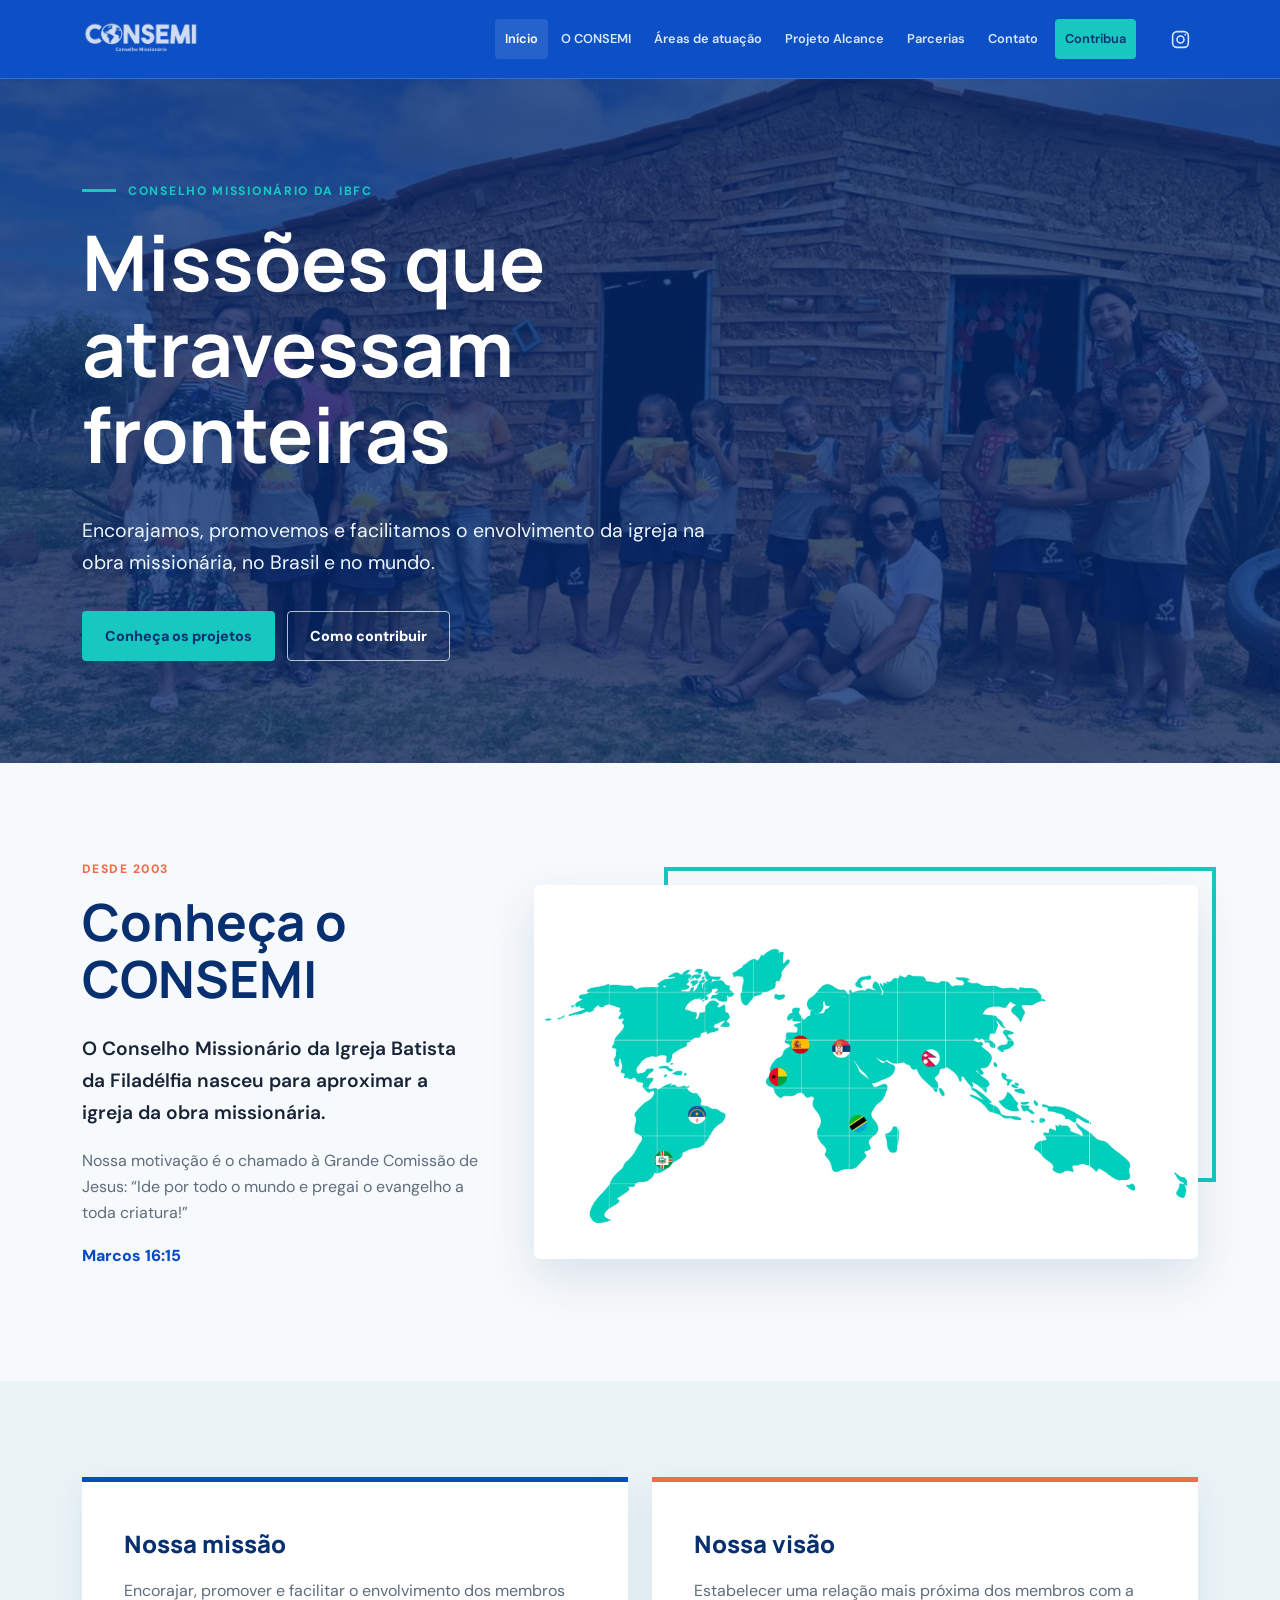
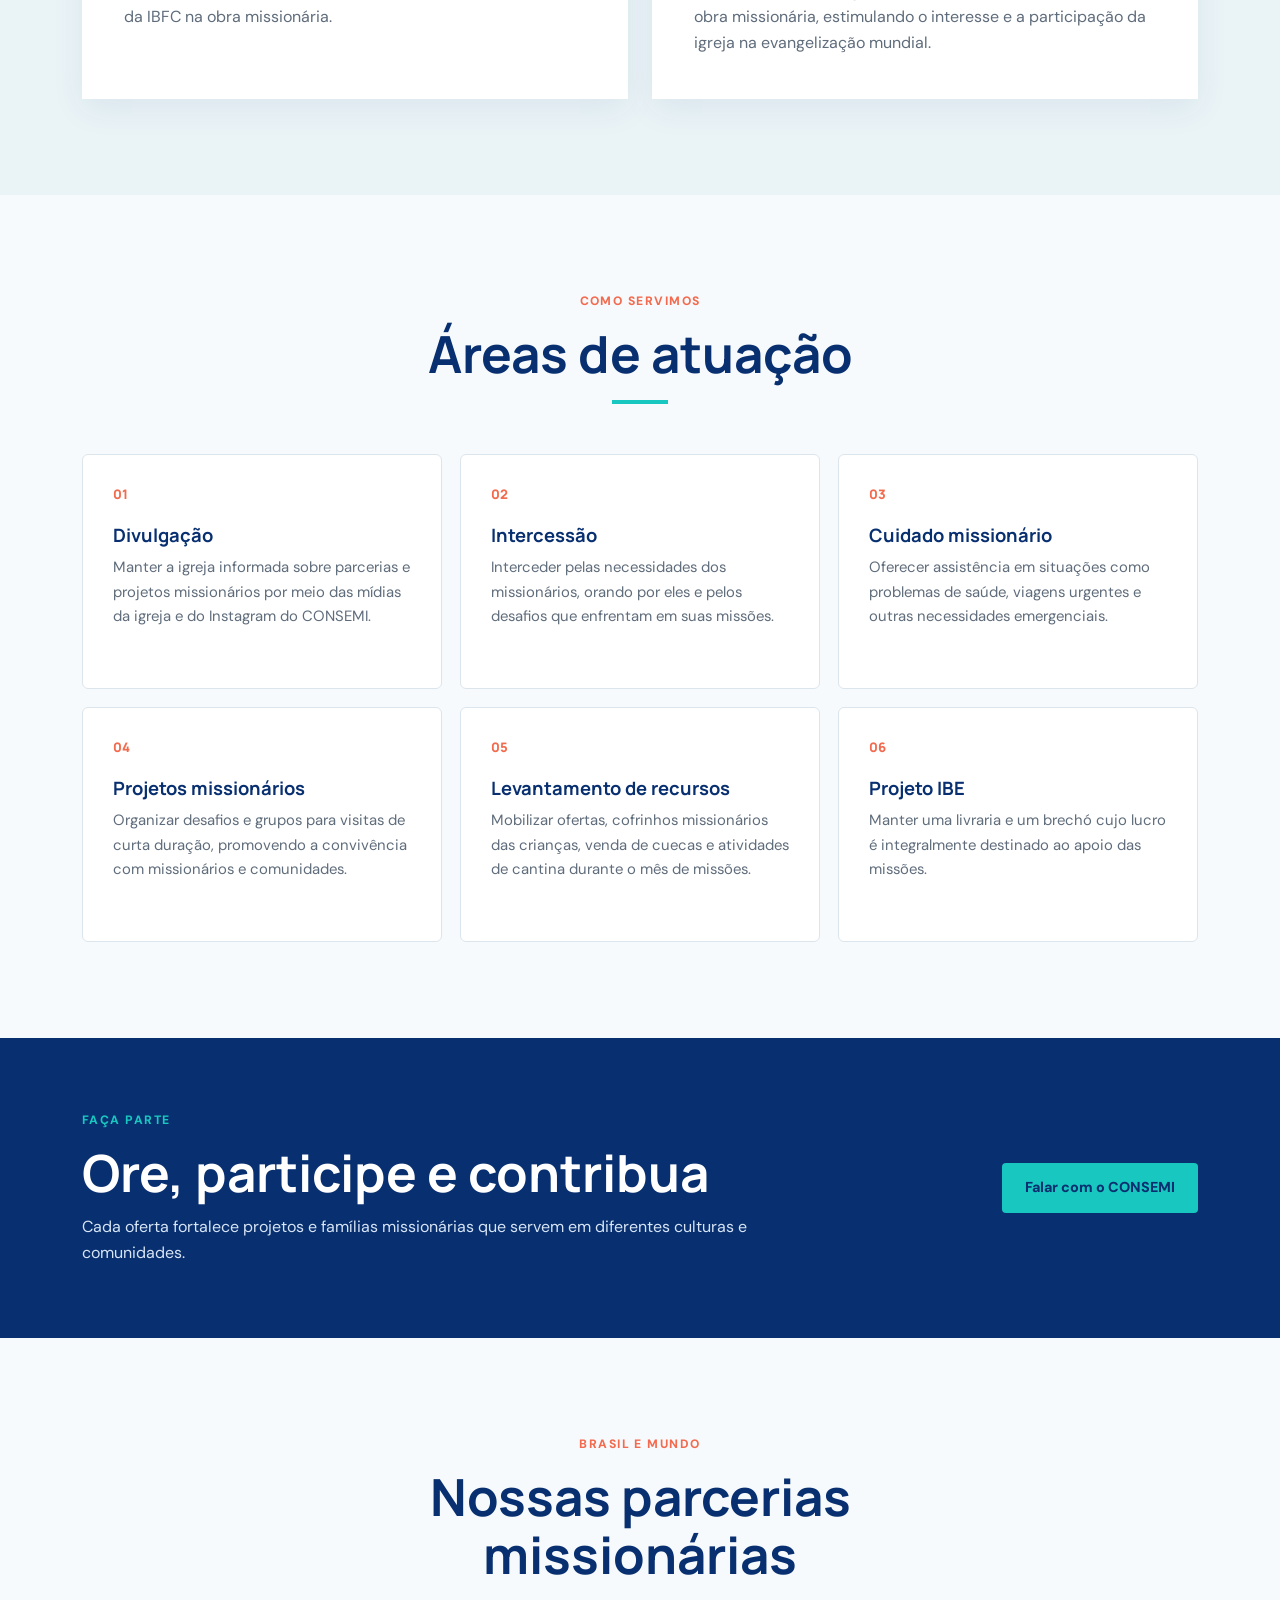
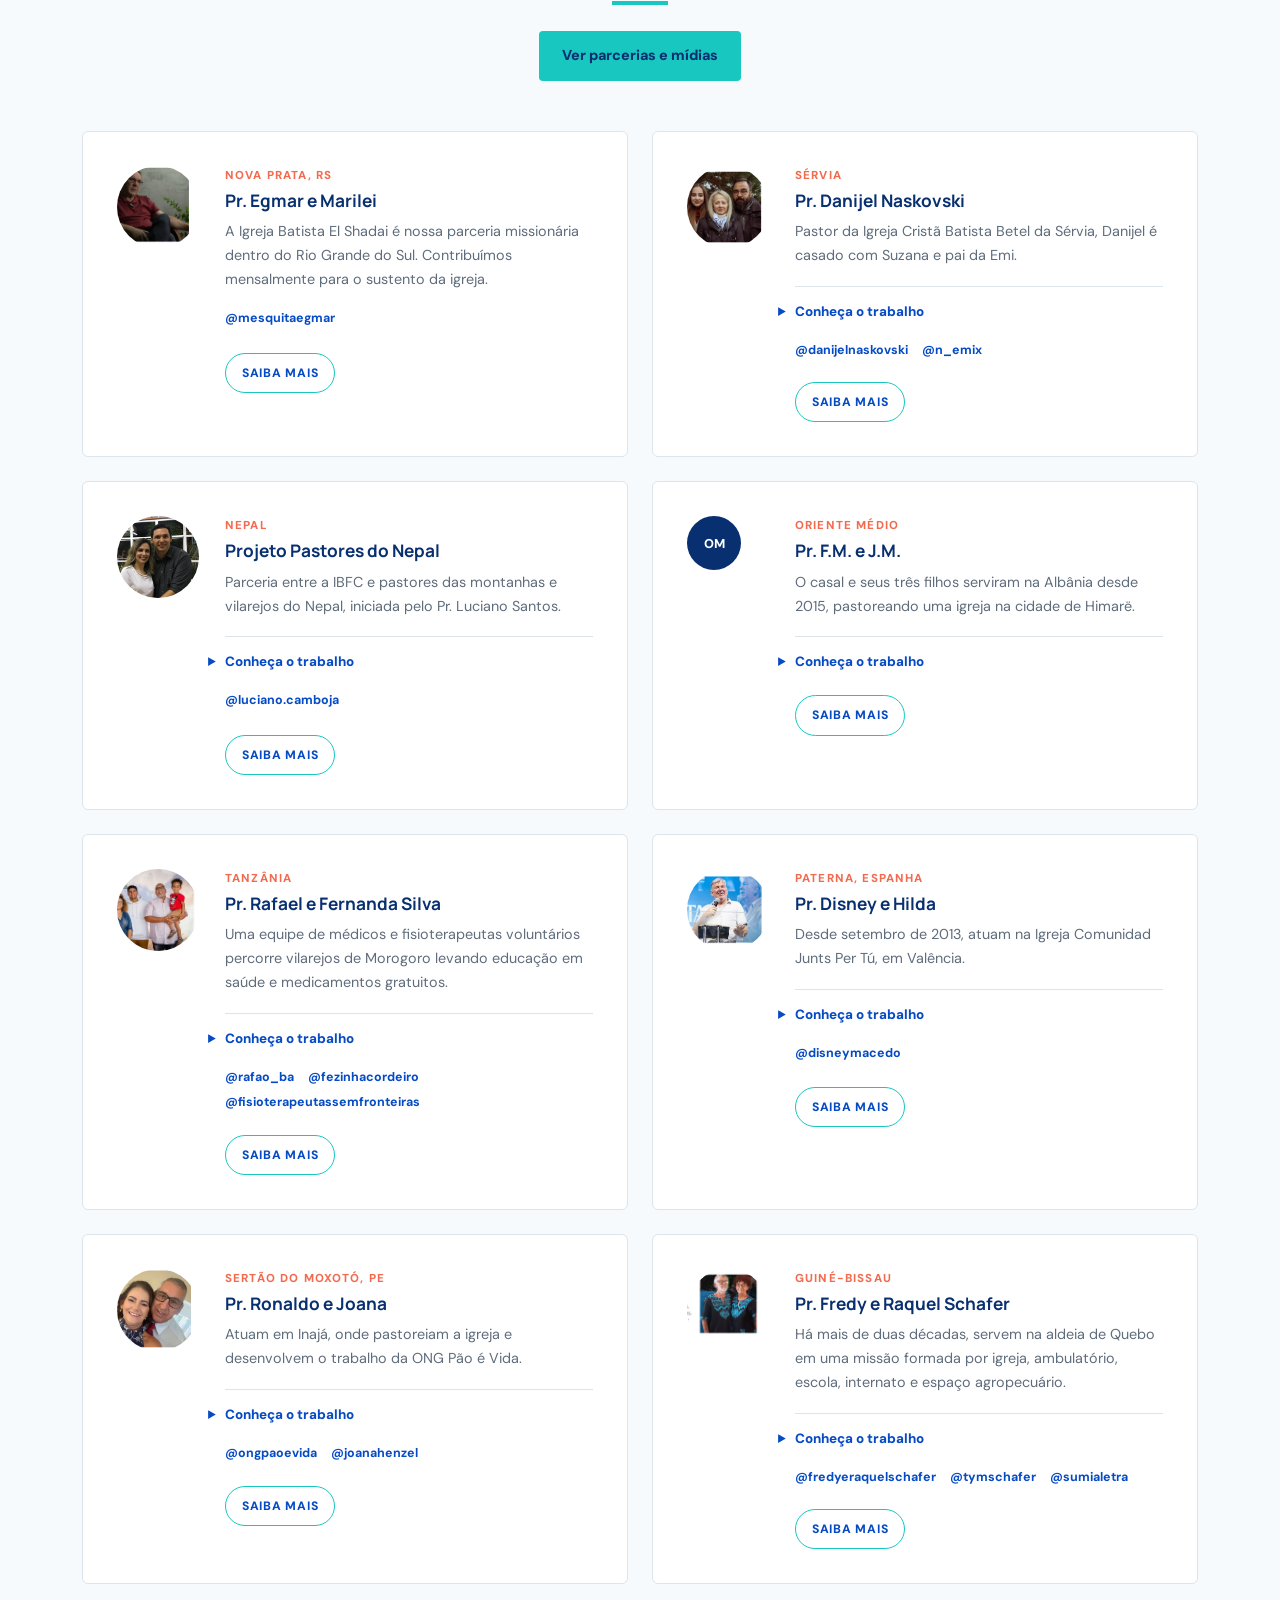
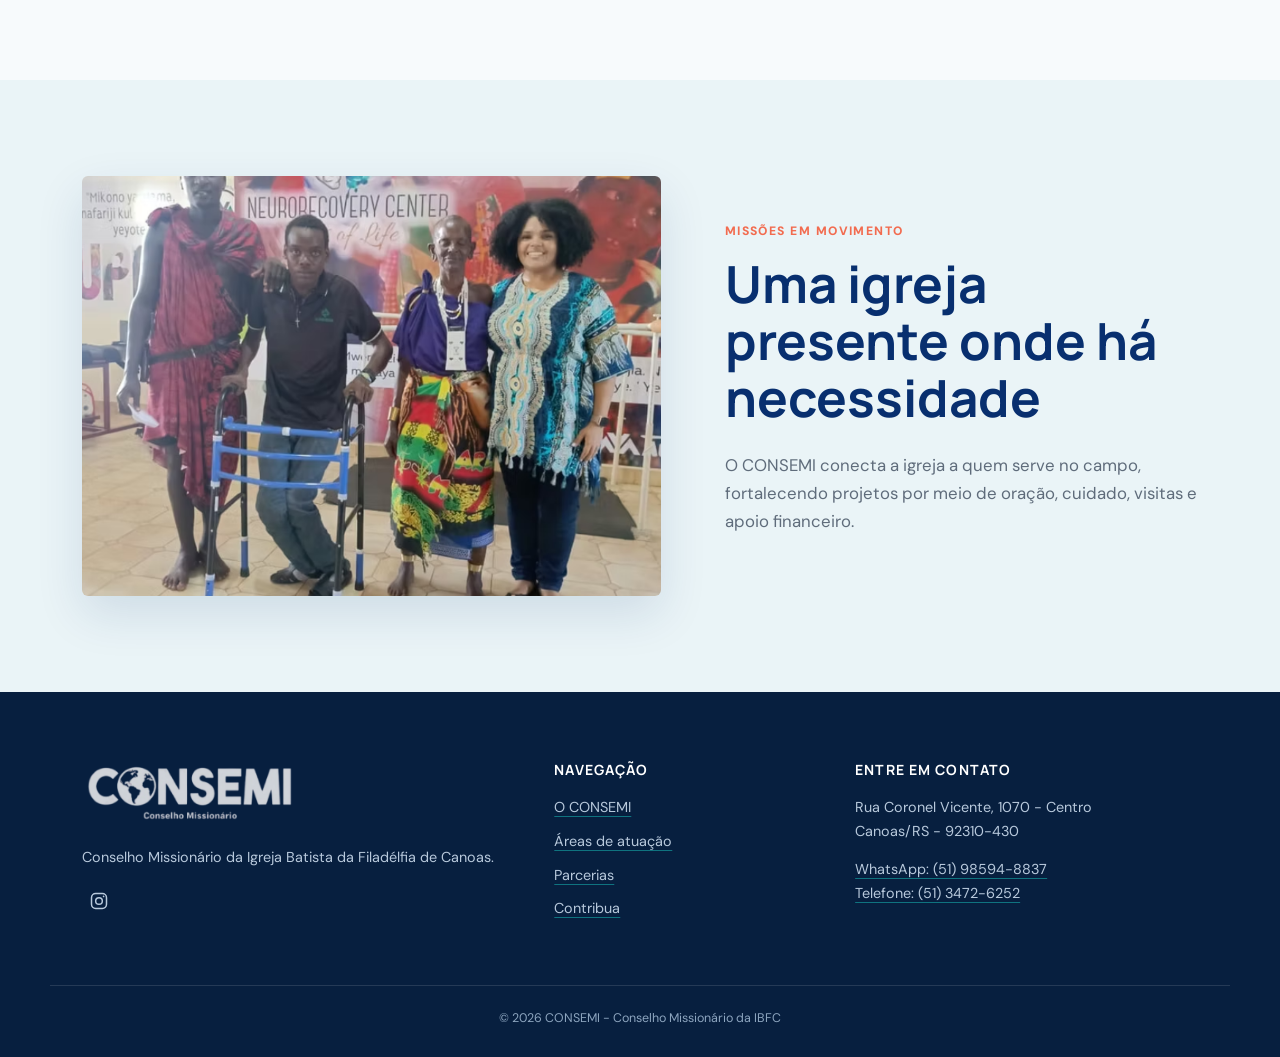
==== index.html @ 68c58901 "Initial CONSEMI website" ====
<!DOCTYPE html>
<html lang="pt-BR">
<head>
  <meta charset="UTF-8">
  <meta name="viewport" content="width=device-width, initial-scale=1">
  <title>CONSEMI | Conselho Missionário da IBFC</title>
  <meta name="description" content="Conheça o CONSEMI, suas áreas de atuação e parcerias missionárias no Brasil e no mundo.">
  <link rel="icon" href="Inserir um títulobf2293_7fd9e4023b5a43fcaf6b5b025d847fad~mv2.png" type="image/png">
  <link rel="preconnect" href="https://fonts.googleapis.com">
  <link rel="preconnect" href="https://fonts.gstatic.com" crossorigin>
  <link href="https://fonts.googleapis.com/css2?family=DM+Sans:wght@400;500;600;700&family=Manrope:wght@600;700;800&display=swap" rel="stylesheet">
  <link rel="stylesheet" href="style.css">
</head>
<body>
  <a class="skip-link" href="#conteudo">Ir para o conteúdo</a>

  <header>
    <div class="navbar">
      <a class="brand" href="#inicio" aria-label="CONSEMI - Início">
        <img src="Inserir um títulobf2293_7fd9e4023b5a43fcaf6b5b025d847fad~mv2.png" alt="CONSEMI - Conselho Missionário">
      </a>
      <div class="navbar-right">
        <a class="header-social" href="https://www.instagram.com/consemi.ibfc/" target="_blank" rel="noopener" aria-label="Instagram do CONSEMI" title="Instagram do CONSEMI"><svg viewBox="0 0 24 24" aria-hidden="true"><rect x="3" y="3" width="18" height="18" rx="5"></rect><circle cx="12" cy="12" r="4"></circle><circle cx="17.5" cy="6.5" r="1"></circle></svg></a>
        <button class="nav-toggle" type="button" aria-label="Abrir menu" aria-controls="primary-nav" aria-expanded="false">
          <span></span><span></span><span></span>
        </button>
      </div>
      <nav id="primary-nav" aria-label="Navegação principal">
        <ul>
          <li><a href="#inicio" class="active">Início</a></li>
          <li><a href="#sobre">O CONSEMI</a></li>
          <li><a href="#atuacao">Áreas de atuação</a></li>
          <li><a href="projeto-alcance.html">Projeto Alcance</a></li>
          <li><a href="parcerias.html">Parcerias</a></li>
          <li><a href="#contato">Contato</a></li>
          <li><a class="nav-donate" href="#contribua">Contribua</a></li>
        </ul>
      </nav>
    </div>
  </header>

  <main id="conteudo">
    <section class="hero" id="inicio">
      <div class="hero-content">
        <div class="eyebrow">Conselho Missionário da IBFC</div>
        <h1>Missões que atravessam fronteiras</h1>
        <p>Encorajamos, promovemos e facilitamos o envolvimento da igreja na obra missionária, no Brasil e no mundo.</p>
        <div class="hero-actions">
          <a class="button button-primary" href="#parceiros">Conheça os projetos</a>
          <a class="button button-secondary" href="#contribua">Como contribuir</a>
        </div>
      </div>
    </section>

    <section id="sobre">
      <div class="wrap about-grid about-grid-map">
        <div class="copy">
          <span class="section-kicker">Desde 2003</span>
          <h2>Conheça o CONSEMI</h2>
          <p class="lead">O Conselho Missionário da Igreja Batista da Filadélfia nasceu para aproximar a igreja da obra missionária.</p>
          <p>Nossa motivação é o chamado à Grande Comissão de Jesus: “Ide por todo o mundo e pregai o evangelho a toda criatura!”</p>
          <p class="scripture">Marcos 16:15</p>
        </div>
        <figure class="partnership-map">
          <img src="imagens/Mapa Parcerias Missionárias.avif" alt="Mapa das parcerias missionárias do CONSEMI no Brasil e no mundo">
        </figure>
      </div>
    </section>

    <section class="section-alt" aria-label="Missão e visão">
      <div class="wrap">
        <div class="vm-grid">
          <article class="vm-cell">
            <span class="tag">Nossa missão</span>
            <p>Encorajar, promover e facilitar o envolvimento dos membros da IBFC na obra missionária.</p>
          </article>
          <article class="vm-cell">
            <span class="tag">Nossa visão</span>
            <p>Estabelecer uma relação mais próxima dos membros com a obra missionária, estimulando o interesse e a participação da igreja na evangelização mundial.</p>
          </article>
        </div>
      </div>
    </section>

    <section id="atuacao">
      <div class="wrap">
        <div class="goals-head">
          <span class="section-kicker">Como servimos</span>
          <h2>Áreas de atuação</h2>
        </div>
        <div class="goals-grid">
          <article class="goal"><h3>Divulgação</h3><p>Manter a igreja informada sobre parcerias e projetos missionários por meio das mídias da igreja e do Instagram do CONSEMI.</p></article>
          <article class="goal"><h3>Intercessão</h3><p>Interceder pelas necessidades dos missionários, orando por eles e pelos desafios que enfrentam em suas missões.</p></article>
          <article class="goal"><h3>Cuidado missionário</h3><p>Oferecer assistência em situações como problemas de saúde, viagens urgentes e outras necessidades emergenciais.</p></article>
          <article class="goal"><h3>Projetos missionários</h3><p>Organizar desafios e grupos para visitas de curta duração, promovendo a convivência com missionários e comunidades.</p></article>
          <article class="goal"><h3>Levantamento de recursos</h3><p>Mobilizar ofertas, cofrinhos missionários das crianças, venda de cuecas e atividades de cantina durante o mês de missões.</p></article>
          <article class="goal"><h3>Projeto IBE</h3><p>Manter uma livraria e um brechó cujo lucro é integralmente destinado ao apoio das missões.</p></article>
        </div>
      </div>
    </section>

    <section class="verse-band" id="contribua">
      <div class="wrap contribution-grid">
        <div><span class="section-kicker">Faça parte</span><h2>Ore, participe e contribua</h2><p>Cada oferta fortalece projetos e famílias missionárias que servem em diferentes culturas e comunidades.</p></div>
        <a class="cta" href="https://wa.me/5551985948837" target="_blank" rel="noopener">Falar com o CONSEMI</a>
      </div>
    </section>

    <section id="parceiros">
      <div class="wrap">
        <div class="goals-head"><span class="section-kicker">Brasil e mundo</span><h2>Nossas parcerias missionárias</h2><a class="button button-primary" href="parcerias.html">Ver parcerias e mídias</a></div>
        <div class="partners-grid">
          <article class="partner">
            <figure class="partner-avatar"><img src="imagens/Captura de tela 2026-09-17 114824.png" alt="Pr. Egmar"></figure>
            <div><span class="partner-location">Nova Prata, RS</span><h3>Pr. Egmar e Marilei</h3><p>A Igreja Batista El Shadai é nossa parceria missionária dentro do Rio Grande do Sul. Contribuímos mensalmente para o sustento da igreja.</p><a class="partner-social" href="https://www.instagram.com/mesquitaegmar/" target="_blank" rel="noopener">@mesquitaegmar</a><a class="partner-more" href="parcerias.html#egmar">Saiba mais</a></div>
          </article>
          <article class="partner">
            <figure class="partner-avatar"><img src="imagens/Captura de tela 2026-09-17 114915.png" alt="Pr. Danijel e Suzana"></figure>
            <div><span class="partner-location">Sérvia</span><h3>Pr. Danijel Naskovski</h3><p>Pastor da Igreja Cristã Batista Betel da Sérvia, Danijel é casado com Suzana e pai da Emi.</p><details><summary>Conheça o trabalho</summary><p>Além de liderar a igreja e pregar, trabalha com crianças e adolescentes, foi ministro de louvor e organizou Escola Bíblica de Verão, com seminários para parceiros de igrejas locais que não têm oportunidade de estudar.</p></details><div class="partner-links"><a href="https://www.instagram.com/danijelnaskovski/" target="_blank" rel="noopener">@danijelnaskovski</a><a href="https://www.instagram.com/n_emix/" target="_blank" rel="noopener">@n_emix</a></div><a class="partner-more" href="parcerias.html#danijel">Saiba mais</a></div>
          </article>
          <article class="partner">
            <figure class="partner-avatar partner-avatar-portrait"><img src="imagens/Pr Luciano.png" alt="Pr. Luciano Santos e esposa"></figure>
            <div><span class="partner-location">Nepal</span><h3>Projeto Pastores do Nepal</h3><p>Parceria entre a IBFC e pastores das montanhas e vilarejos do Nepal, iniciada pelo Pr. Luciano Santos.</p><details><summary>Conheça o trabalho</summary><p>O projeto promove formação, treinamento e sustento pastoral em um país marcado pela perseguição aos cristãos. Atualmente, 30 pastores são sustentados por igrejas brasileiras; sete deles são compromisso da IBFC.</p></details><a class="partner-social" href="https://www.instagram.com/luciano.camboja/" target="_blank" rel="noopener">@luciano.camboja</a><a class="partner-more" href="parcerias.html#luciano">Saiba mais</a></div>
          </article>
          <article class="partner">
            <span class="country-flag neutral" aria-hidden="true">OM</span>
            <div><span class="partner-location">Oriente Médio</span><h3>Pr. F.M. e J.M.</h3><p>O casal e seus três filhos serviram na Albânia desde 2015, pastoreando uma igreja na cidade de Himarë.</p><details><summary>Conheça o trabalho</summary><p>Atuaram com crianças e adolescentes, ações sociais em orfanatos, atendimentos médicos e odontológicos, evangelismo e distribuição de Bíblias. Em 2023, seguiram para um país fechado ao Evangelho no Oriente Médio.</p></details><a class="partner-more" href="parcerias.html#oriente-medio">Saiba mais</a></div>
          </article>
          <article class="partner">
            <figure class="partner-avatar"><img src="imagens/Captura de tela 2026-09-17 114928.png" alt="Pr. Rafael e Fernanda Silva"></figure>
            <div><span class="partner-location">Tanzânia</span><h3>Pr. Rafael e Fernanda Silva</h3><p>Uma equipe de médicos e fisioterapeutas voluntários percorre vilarejos de Morogoro levando educação em saúde e medicamentos gratuitos.</p><details><summary>Conheça o trabalho</summary><p>Mães são recebidas na Hospedagem Solidária com seus filhos com deficiência, enquanto hortas comunitárias ajudam a fortalecer a alimentação local.</p></details><div class="partner-links"><a href="https://www.instagram.com/rafao_ba/" target="_blank" rel="noopener">@rafao_ba</a><a href="https://www.instagram.com/fezinhacordeiro/" target="_blank" rel="noopener">@fezinhacordeiro</a><a href="https://www.instagram.com/fisioterapeutassemfronteiras/" target="_blank" rel="noopener">@fisioterapeutassemfronteiras</a></div><a class="partner-more" href="parcerias.html#tanzania">Saiba mais</a></div>
          </article>
          <article class="partner">
            <figure class="partner-avatar"><img src="imagens/Captura de tela 2026-09-17 114724.png" alt="Pr. Disney"></figure>
            <div><span class="partner-location">Paterna, Espanha</span><h3>Pr. Disney e Hilda</h3><p>Desde setembro de 2013, atuam na Igreja Comunidad Junts Per Tú, em Valência.</p><details><summary>Conheça o trabalho</summary><p>A comunidade reúne 30 pessoas, sendo 16 membros, e alcança aproximadamente 480 pessoas por meio de ação social, doação semanal de alimentos e, em algumas ocasiões, roupas e auxílio financeiro.</p></details><a class="partner-social" href="https://www.instagram.com/disneymacedo/" target="_blank" rel="noopener">@disneymacedo</a><a class="partner-more" href="parcerias.html#disney">Saiba mais</a></div>
          </article>
          <article class="partner">
            <figure class="partner-avatar"><img src="imagens/Captura de tela 2026-09-17 114856.png" alt="Pr. Ronaldo e Joana"></figure>
            <div><span class="partner-location">Sertão do Moxotó, PE</span><h3>Pr. Ronaldo e Joana</h3><p>Atuam em Inajá, onde pastoreiam a igreja e desenvolvem o trabalho da ONG Pão é Vida.</p><details><summary>Conheça o trabalho</summary><p>A ONG une evangelização e combate à exclusão social por meio de cestas básicas, atendimento odontológico, atividades pedagógicas, abertura de poços, hortas comunitárias e ensino de práticas agrícolas.</p></details><div class="partner-links"><a href="https://www.instagram.com/ongpaoevida/" target="_blank" rel="noopener">@ongpaoevida</a><a href="https://www.instagram.com/joanahenzel/" target="_blank" rel="noopener">@joanahenzel</a></div><a class="partner-more" href="parcerias.html#ronaldo">Saiba mais</a></div>
          </article>
          <article class="partner">
            <figure class="partner-avatar"><img src="imagens/Captura de tela 2026-09-17 114749.png" alt="Pr. Fredy e Raquel Schafer"></figure>
            <div><span class="partner-location">Guiné-Bissau</span><h3>Pr. Fredy e Raquel Schafer</h3><p>Há mais de duas décadas, servem na aldeia de Quebo em uma missão formada por igreja, ambulatório, escola, internato e espaço agropecuário.</p><details><summary>Conheça o trabalho</summary><p>O internato acolhe jovens de aldeias distantes e pessoas que fogem do islamismo ou de casamentos forçados. O Projeto Adoção Escolar atende Quebo, Guiledje e Djati; cada contribuição mensal garante alimentação, material e uniforme a uma criança.</p></details><div class="partner-links"><a href="https://www.instagram.com/fredyeraquelschafer/" target="_blank" rel="noopener">@fredyeraquelschafer</a><a href="https://www.instagram.com/tymschafer/" target="_blank" rel="noopener">@tymschafer</a><a href="https://www.instagram.com/sumialetra/" target="_blank" rel="noopener">@sumialetra</a></div><a class="partner-more" href="parcerias.html#fredy">Saiba mais</a></div>
          </article>
        </div>
      </div>
    </section>

    <section class="mission-gallery" aria-label="Missão na Tanzânia">
      <div class="wrap story-images">
        <img src="imagens/Captura de tela 2026-09-17 114624.png" alt="Atendimento no centro de reabilitação na Tanzânia">
        <div class="gallery-copy"><span class="section-kicker">Missões em movimento</span><h2>Uma igreja presente onde há necessidade</h2><p>O CONSEMI conecta a igreja a quem serve no campo, fortalecendo projetos por meio de oração, cuidado, visitas e apoio financeiro.</p></div>
      </div>
    </section>
  </main>

  <footer id="contato">
    <div class="wrap foot-grid">
      <div><img class="footer-logo" src="Inserir um títulobf2293_7fd9e4023b5a43fcaf6b5b025d847fad~mv2.png" alt="CONSEMI - Conselho Missionário"><p>Conselho Missionário da Igreja Batista da Filadélfia de Canoas.</p><p><a class="footer-social" href="https://www.instagram.com/consemi.ibfc/" target="_blank" rel="noopener" aria-label="Instagram do CONSEMI" title="Instagram do CONSEMI"><svg viewBox="0 0 24 24" aria-hidden="true"><rect x="3" y="3" width="18" height="18" rx="5"></rect><circle cx="12" cy="12" r="4"></circle><circle cx="17.5" cy="6.5" r="1"></circle></svg></a></p></div>
      <div><h4>Navegação</h4><ul><li><a href="#sobre">O CONSEMI</a></li><li><a href="#atuacao">Áreas de atuação</a></li><li><a href="#parceiros">Parcerias</a></li><li><a href="#contribua">Contribua</a></li></ul></div>
      <div><h4>Entre em contato</h4><p>Rua Coronel Vicente, 1070 - Centro<br>Canoas/RS - 92310-430</p><p><a href="https://wa.me/5551985948837" target="_blank" rel="noopener">WhatsApp: (51) 98594-8837</a><br><a href="tel:+555134726252">Telefone: (51) 3472-6252</a></p></div>
    </div>
    <div class="foot-bottom wrap">© 2026 CONSEMI - Conselho Missionário da IBFC</div>
  </footer>

  <script src="script.js"></script>
</body>
</html>
---- style.css ----
:root {
  --navy: #082f6f;
  --blue: #064bc4;
  --cyan: #18c7c0;
  --coral: #f26b4f;
  --yellow: #ffd166;
  --paper: #f7fafc;
  --surface: #ffffff;
  --ink: #182436;
  --muted: #5f6c7b;
  --line: #dce5ec;
  --shadow: 0 18px 48px rgba(8, 47, 111, .12);
}

* { box-sizing: border-box; }
html { scroll-behavior: smooth; scroll-padding-top: 88px; }
body {
  margin: 0;
  background: var(--paper);
  color: var(--ink);
  font-family: 'DM Sans', sans-serif;
  line-height: 1.65;
  -webkit-font-smoothing: antialiased;
}
img { display: block; max-width: 100%; }
a { color: inherit; }
h1, h2, h3, h4 {
  font-family: 'Manrope', sans-serif;
  letter-spacing: 0;
  line-height: 1.12;
  margin: 0 0 .5em;
}
h2 { color: var(--navy); font-size: clamp(2rem, 4vw, 3.2rem); }
p { margin-top: 0; }
.wrap { margin: 0 auto; max-width: 1180px; padding: 0 32px; }
section { padding: 96px 0; }
a:focus-visible, button:focus-visible { outline: 3px solid var(--yellow); outline-offset: 3px; }
.skip-link { background: var(--yellow); color: var(--navy); font-weight: 700; left: 16px; padding: 10px 16px; position: fixed; top: -60px; z-index: 100; }
.skip-link:focus { top: 12px; }
.section-kicker { color: var(--coral); display: block; font-size: .76rem; font-weight: 800; letter-spacing: .12em; margin-bottom: 14px; text-transform: uppercase; }

header { background: rgba(6, 75, 196, .97); border-bottom: 1px solid rgba(255, 255, 255, .18); color: #fff; position: sticky; top: 0; z-index: 40; }
.navbar { align-items: center; display: flex; gap: 22px; margin: 0 auto; max-width: 1180px; min-height: 78px; padding: 12px 32px; }
.brand { display: block; flex: 0 0 auto; height: 40px; line-height: 0; position: relative; text-decoration: none; width: 120px; }
.brand img { height: 100%; object-fit: contain; opacity: .82; width: 100%; }
.navbar-right { align-items: center; display: flex; gap: 12px; margin-left: 4px; order: 3; }
.header-social { align-items: center; color: #d9e7f8; display: inline-flex; height: 36px; justify-content: center; text-decoration: none; width: 36px; }
.header-social svg { fill: none; height: 21px; stroke: currentColor; stroke-width: 1.8; width: 21px; }
.header-social svg circle:last-child { fill: currentColor; stroke: none; }
.header-social:hover { color: var(--cyan); }
nav { margin-left: auto; }
nav ul { align-items: center; display: flex; gap: 3px; list-style: none; margin: 0; padding: 0; }
nav a { border-radius: 4px; color: #d9e7f8; display: block; font-size: .8rem; font-weight: 600; padding: 9px 10px; text-decoration: none; transition: background .2s, color .2s; }
nav a:hover, nav a.active { background: rgba(255, 255, 255, .1); color: #fff; }
nav a.nav-donate { background: var(--cyan); color: var(--navy); margin-left: 4px; }
nav a.nav-donate:hover { background: #55e0da; }
.nav-toggle { background: transparent; border: 0; cursor: pointer; display: none; height: 42px; padding: 10px; width: 42px; }
.nav-toggle span { background: #fff; display: block; height: 2px; margin: 5px 0; width: 22px; }

.hero { align-items: center; background: url('imagens/Captura de tela 2026-09-17 114542.png') center 48% / cover no-repeat; color: #fff; display: flex; min-height: min(76vh, 720px); padding: 96px max(32px, calc((100vw - 1116px) / 2)); position: relative; }
.hero::before { background: rgba(4, 42, 112, .78); content: ''; inset: 0; position: absolute; }
.hero-content { max-width: 790px; position: relative; z-index: 1; }
.hero .eyebrow { align-items: center; color: var(--cyan); display: flex; font-size: .76rem; font-weight: 800; letter-spacing: .14em; margin-bottom: 18px; text-transform: uppercase; }
.hero .eyebrow::before { background: var(--cyan); content: ''; height: 3px; margin-right: 12px; width: 34px; }
.hero h1 { color: #fff; font-size: clamp(3rem, 6vw, 5.5rem); max-width: 790px; }
.hero p { color: #ecf5ff; font-size: clamp(1rem, 1.8vw, 1.22rem); max-width: 650px; }
.hero-actions { display: flex; flex-wrap: wrap; gap: 12px; margin-top: 32px; }
.button, .cta { align-items: center; border: 1px solid transparent; border-radius: 4px; display: inline-flex; font-size: .9rem; font-weight: 800; justify-content: center; min-height: 50px; padding: 12px 22px; text-decoration: none; transition: background .2s, color .2s, transform .2s; }
.button:hover, .cta:hover { transform: translateY(-2px); }
.button-primary, .cta { background: var(--cyan); color: var(--navy); }
.button-primary:hover, .cta:hover { background: #55e0da; }
.button-secondary { border-color: rgba(255, 255, 255, .7); color: #fff; }
.button-secondary:hover { background: #fff; color: var(--navy); }

.about-grid { align-items: center; display: grid; gap: 72px; grid-template-columns: 1fr .9fr; }
.about-grid .lead { color: var(--ink); font-size: 1.2rem; font-weight: 600; }
.about-grid .copy > p:not(.lead):not(.scripture) { color: var(--muted); }
.scripture { color: var(--blue); font-weight: 800; }
.about-grid figure { margin: 0; position: relative; }
.about-grid figure::before { border: 4px solid var(--cyan); content: ''; height: 75%; position: absolute; right: -18px; top: -18px; width: 75%; z-index: -1; }
.about-grid figure img { aspect-ratio: 4 / 3; border-radius: 6px; box-shadow: var(--shadow); object-fit: cover; width: 100%; }
.about-grid-map { gap: 54px; grid-template-columns: .75fr 1.25fr; }
.about-grid .partnership-map::before { height: 82%; width: 82%; }
.about-grid .partnership-map img { aspect-ratio: auto; background: #fff; object-fit: contain; }
.section-alt { background: #eaf4f7; }
.vm-grid { display: grid; gap: 24px; grid-template-columns: 1fr 1fr; }
.vm-cell { background: var(--surface); border-top: 5px solid var(--blue); box-shadow: 0 10px 32px rgba(8, 47, 111, .07); padding: 42px; }
.vm-cell:last-child { border-top-color: var(--coral); }
.vm-cell .tag { color: var(--navy); display: block; font-family: 'Manrope', sans-serif; font-size: 1.5rem; font-weight: 800; margin-bottom: 14px; }
.vm-cell p { color: var(--muted); margin: 0; }

.goals-head { margin: 0 auto 50px; max-width: 700px; text-align: center; }
.goals-head h2::after { background: var(--cyan); content: ''; display: block; height: 4px; margin: 18px auto 0; width: 56px; }
.goals-grid { counter-reset: goals; display: grid; gap: 18px; grid-template-columns: repeat(3, 1fr); }
.goal { background: var(--surface); border: 1px solid var(--line); border-radius: 6px; counter-increment: goals; min-height: 235px; padding: 30px; transition: border-color .2s, box-shadow .2s, transform .2s; }
.goal:hover { border-color: var(--cyan); box-shadow: var(--shadow); transform: translateY(-4px); }
.goal::before { color: var(--coral); content: '0' counter(goals); display: block; font: 800 .82rem 'Manrope', sans-serif; margin-bottom: 22px; }
.goal h3 { color: var(--navy); font-size: 1.15rem; }
.goal p { color: var(--muted); font-size: .93rem; margin: 0; }

.verse-band { background: var(--navy); color: #fff; padding: 72px 0; }
.verse-band .section-kicker { color: var(--cyan); }
.contribution-grid { align-items: center; display: grid; gap: 48px; grid-template-columns: 1fr auto; }
.contribution-grid h2 { color: #fff; margin-bottom: 12px; }
.contribution-grid p { color: #d7e5f5; margin: 0; max-width: 690px; }

.partners-grid { display: grid; gap: 24px; grid-template-columns: 1fr 1fr; }
.partner { align-items: flex-start; background: var(--surface); border: 1px solid var(--line); border-radius: 6px; display: grid; gap: 26px; grid-template-columns: 82px 1fr; padding: 34px; }
.country-flag { align-items: center; background: #eaf4f7; border-radius: 50%; display: flex; font-size: 1.55rem; height: 54px; justify-content: center; width: 54px; }
.country-flag.neutral { background: var(--navy); color: #fff; font-size: .8rem; font-weight: 800; }
.partner-avatar { border-radius: 50%; height: 82px; margin: 0; overflow: hidden; width: 82px; }
.partner-avatar img { height: 100%; max-width: none; object-fit: cover; object-position: right center; width: 100%; }
.partner-avatar-portrait img { object-position: 58% 24%; }
.partner-location { color: var(--coral); display: block; font-size: .72rem; font-weight: 800; letter-spacing: .1em; margin-bottom: 6px; text-transform: uppercase; }
.partner h3 { color: var(--navy); font-size: 1.08rem; margin-bottom: 10px; }
.partner p { color: var(--muted); font-size: .9rem; margin: 0; }
.partner details { border-top: 1px solid var(--line); margin-top: 18px; padding-top: 14px; }
.partner summary { color: var(--blue); cursor: pointer; font-size: .84rem; font-weight: 800; list-style-position: outside; }
.partner details p { margin-top: 12px; }
.partner-social, .partner-links a { color: var(--blue); font-size: .78rem; font-weight: 700; text-decoration: none; }
.partner-social { display: inline-block; margin-top: 17px; }
.partner-links { display: flex; flex-wrap: wrap; gap: 5px 14px; margin-top: 17px; }
.partner-social:hover, .partner-links a:hover { text-decoration: underline; text-underline-offset: 3px; }
.partner-more { background: transparent; border: 1px solid var(--cyan); border-radius: 999px; color: var(--blue); display: flex; font-size: .76rem; font-weight: 800; letter-spacing: .06em; margin-top: 22px; padding: 9px 16px; text-decoration: none; text-transform: uppercase; transition: background .2s, border-color .2s, color .2s; width: max-content; }
.partner-more:hover { background: var(--cyan); border-color: var(--cyan); color: var(--navy); }
.partnership-intro { background: var(--blue); color: #fff; padding: 92px 0 78px; }
.partnership-intro h1 { color: #fff; font-size: clamp(2.8rem, 6vw, 5rem); max-width: 760px; }
.partnership-intro p { color: #e8f2ff; font-size: 1.12rem; max-width: 680px; }
.partnership-list { background: #f0f5fb; }
.partnership-detail { background: var(--surface); border: 1px solid var(--line); display: grid; gap: 44px; grid-template-columns: minmax(220px, .7fr) 1.3fr; margin-bottom: 24px; padding: 36px; }
.partnership-detail:last-child { margin-bottom: 0; }
.partnership-copy h2 { color: var(--navy); font-size: clamp(1.7rem, 3vw, 2.5rem); }
.partnership-copy p { color: var(--muted); }
.partnership-media-grid { display: grid; gap: 12px; grid-template-columns: repeat(3, 1fr); }
.media-kind + .media-kind { border-top: 1px solid var(--line); margin-top: 28px; padding-top: 24px; }
.media-kind h3 { color: var(--navy); font-size: 1rem; margin-bottom: 14px; }
.partnership-media-grid img, .partnership-media-grid video { aspect-ratio: 1 / 1; background: #dce5ec; object-fit: cover; width: 100%; }
.partnership-media-grid video { object-fit: contain; }
.media-empty { color: var(--muted); font-size: .88rem; font-style: italic; }

.mission-gallery { background: #eaf4f7; }
.story-images { align-items: center; display: grid; gap: 64px; grid-template-columns: 1.1fr .9fr; }
.story-images img { border-radius: 6px; box-shadow: var(--shadow); height: 420px; object-fit: cover; width: 100%; }
.gallery-copy p { color: var(--muted); font-size: 1.05rem; }

footer { background: #071f3f; color: #d7e5f5; padding: 70px 0 28px; }
.foot-grid { display: grid; gap: 56px; grid-template-columns: 1.7fr 1fr 1.4fr; }
footer h4 { color: #fff; font-size: .88rem; letter-spacing: .08em; margin-bottom: 18px; text-transform: uppercase; }
footer p, footer li, footer a { color: #b8c9dc; font-size: .9rem; }
footer ul { display: flex; flex-direction: column; gap: 10px; list-style: none; margin: 0; padding: 0; }
footer a { text-decoration-color: rgba(24, 199, 192, .5); text-underline-offset: 4px; }
footer a:hover { color: var(--cyan); }
.footer-logo { height: auto; margin: 0 0 16px; opacity: .82; width: 220px; }
.footer-social { align-items: center; display: inline-flex; height: 34px; justify-content: center; text-decoration: none; width: 34px; }
.footer-social svg { fill: none; height: 20px; stroke: currentColor; stroke-width: 1.8; width: 20px; }
.footer-social svg circle:last-child { fill: currentColor; stroke: none; }
.foot-bottom { border-top: 1px solid rgba(255, 255, 255, .12); color: #8da5bf; font-size: .78rem; margin-top: 52px; padding-top: 22px; text-align: center; }

/* Projeto Alcance */
.alcance-page { background: #f5f8fc; }
.alcance-hero { background: var(--blue); color: #fff; overflow: hidden; padding: 72px 0; position: relative; }
.alcance-hero::before { border: 1px solid rgba(255, 255, 255, .18); border-radius: 50%; content: ''; height: 720px; position: absolute; right: -260px; top: -240px; width: 720px; }
.alcance-hero-grid { align-items: center; display: grid; gap: 72px; grid-template-columns: 1.15fr .85fr; position: relative; z-index: 1; }
.alcance-intro { max-width: 680px; }
.alcance-intro .section-kicker { color: var(--yellow); }
.alcance-intro h1 { color: #fff; font-size: clamp(3rem, 6vw, 5.35rem); }
.alcance-intro > p { color: #eaf2ff; font-size: clamp(1.05rem, 1.8vw, 1.25rem); max-width: 610px; }
.alcance-intro > p strong { color: var(--yellow); }
.alcance-cover { background: #fff; border: 10px solid rgba(255, 255, 255, .16); box-shadow: 0 28px 70px rgba(0, 18, 62, .28); margin: 0; transform: rotate(2deg); }
.alcance-cover img { aspect-ratio: 1 / 1.14; object-fit: cover; width: 100%; }
.alcance-purpose { background: #fff; }
.purpose-grid { align-items: start; display: grid; gap: 80px; grid-template-columns: .9fr 1.1fr; }
.purpose-copy { border-left: 4px solid var(--cyan); padding-left: 34px; }
.purpose-copy p { color: var(--muted); font-size: 1.08rem; }
.purpose-copy p:last-child { margin-bottom: 0; }
.impact-grid { display: grid; gap: 22px; grid-template-columns: repeat(3, 1fr); }
.impact-card { background: #fff; border: 1px solid var(--line); border-radius: 6px; overflow: hidden; }
.impact-card img { aspect-ratio: 4 / 4.8; object-fit: cover; width: 100%; }
.impact-card > div { padding: 28px; }
.impact-card span { color: var(--coral); display: block; font-size: .72rem; font-weight: 800; letter-spacing: .1em; margin-bottom: 7px; text-transform: uppercase; }
.impact-card h3 { color: var(--navy); font-size: 1.35rem; }
.impact-card p { color: var(--muted); font-size: .93rem; margin: 0; }
.participation-section { background: var(--navy); color: #fff; }
.participation-heading { margin-bottom: 48px; max-width: 650px; }
.participation-heading .section-kicker { color: var(--cyan); }
.participation-heading h2 { color: #fff; }
.participation-steps { display: grid; gap: 16px; list-style: none; margin: 0; padding: 0; }
.participation-steps li { align-items: center; background: #fff; color: var(--ink); display: grid; gap: 28px; grid-template-columns: 80px 1fr; min-height: 150px; padding: 26px 34px; }
.step-number { color: var(--blue); font-family: 'Manrope', sans-serif; font-size: 2.8rem; font-weight: 800; line-height: 1; }
.participation-steps h3 { color: var(--navy); font-size: 1.25rem; margin-bottom: 8px; }
.participation-steps p { color: var(--muted); margin: 0; }
.participation-steps a { color: var(--blue); font-weight: 700; }
.participation-action { align-items: center; display: flex; gap: 28px; justify-content: flex-end; margin-top: 30px; }
.participation-action p { color: #d7e5f5; margin: 0; }
.alcance-gallery { background: #e8eef7; }
.campaign-grid { display: grid; gap: 20px; grid-template-columns: repeat(4, 1fr); }
.campaign-grid figure { background: #fff; box-shadow: 0 14px 36px rgba(8, 47, 111, .1); margin: 0; overflow: hidden; }
.campaign-grid img { aspect-ratio: .82 / 1; object-fit: cover; transition: transform .3s; width: 100%; }
.campaign-grid figure:hover img { transform: scale(1.025); }

@media (max-width: 1020px) {
  .navbar { flex-wrap: wrap; }
  .navbar-right { margin-left: auto; order: 2; }
  .nav-toggle { display: block; }
  nav { display: none; margin-left: 0; order: 3; width: 100%; }
  nav.open { display: block; }
  nav ul { align-items: stretch; flex-direction: column; padding: 8px 0 6px; }
  nav a { font-size: .92rem; padding: 12px; }
  nav a.nav-donate { margin: 6px 0 0; text-align: center; }
  .goals-grid { grid-template-columns: 1fr 1fr; }
  .alcance-hero-grid { gap: 44px; }
  .impact-grid { grid-template-columns: 1fr 1fr; }
  .impact-card:last-child { grid-column: 1 / -1; max-width: calc(50% - 11px); }
  .campaign-grid { grid-template-columns: 1fr 1fr; }
  .partnership-detail { gap: 28px; grid-template-columns: 1fr; }
}

@media (max-width: 760px) {
  .wrap { padding: 0 20px; }
  .navbar { min-height: 68px; padding: 10px 20px; }
  .brand { height: 40px; width: 120px; }
  .hero { min-height: 620px; padding: 72px 20px; }
  .hero h1 { font-size: clamp(2.55rem, 13vw, 4rem); }
  section { padding: 74px 0; }
  .about-grid, .vm-grid, .partners-grid, .story-images, .foot-grid, .contribution-grid { grid-template-columns: 1fr; }
  .partnership-detail { padding: 24px 20px; }
  .about-grid { gap: 48px; }
  .about-grid figure { margin-right: 12px; }
  .goals-grid { grid-template-columns: 1fr; }
  .goal { min-height: 0; }
  .partner { gap: 18px; grid-template-columns: 72px 1fr; padding: 24px 20px; }
  .country-flag { font-size: 1.3rem; height: 46px; width: 46px; }
  .partner-avatar { height: 72px; width: 72px; }
  .story-images { gap: 40px; }
  .story-images img { height: 280px; }
  .contribution-grid { align-items: start; }
  .cta { width: 100%; }
  .alcance-hero { padding: 64px 0 72px; }
  .alcance-hero-grid, .purpose-grid { grid-template-columns: 1fr; }
  .alcance-hero-grid { gap: 48px; }
  .alcance-cover { margin: 0 auto; max-width: 430px; transform: none; }
  .purpose-grid { gap: 30px; }
  .purpose-copy { padding-left: 22px; }
  .impact-grid { grid-template-columns: 1fr; }
  .impact-card:last-child { grid-column: auto; max-width: none; }
  .impact-card { display: grid; grid-template-columns: .9fr 1.1fr; }
  .impact-card img { height: 100%; }
  .participation-steps li { align-items: start; grid-template-columns: 58px 1fr; padding: 24px 20px; }
  .step-number { font-size: 2rem; }
  .participation-action { align-items: stretch; flex-direction: column; }
}

@media (max-width: 480px) {
  .brand { height: 36px; width: 108px; }
  .hero-actions { align-items: stretch; flex-direction: column; }
  .button { width: 100%; }
  .vm-cell, .goal { padding: 28px 24px; }
  .impact-card { grid-template-columns: 1fr; }
  .impact-card img { aspect-ratio: 4 / 4.3; }
  .campaign-grid { grid-template-columns: 1fr; }
  .campaign-grid figure { margin: 0 auto; max-width: 430px; }
  .partnership-media-grid { grid-template-columns: repeat(2, 1fr); }
}

@media (prefers-reduced-motion: reduce) {
  html { scroll-behavior: auto; }
  *, *::before, *::after { transition-duration: .01ms !important; }
}
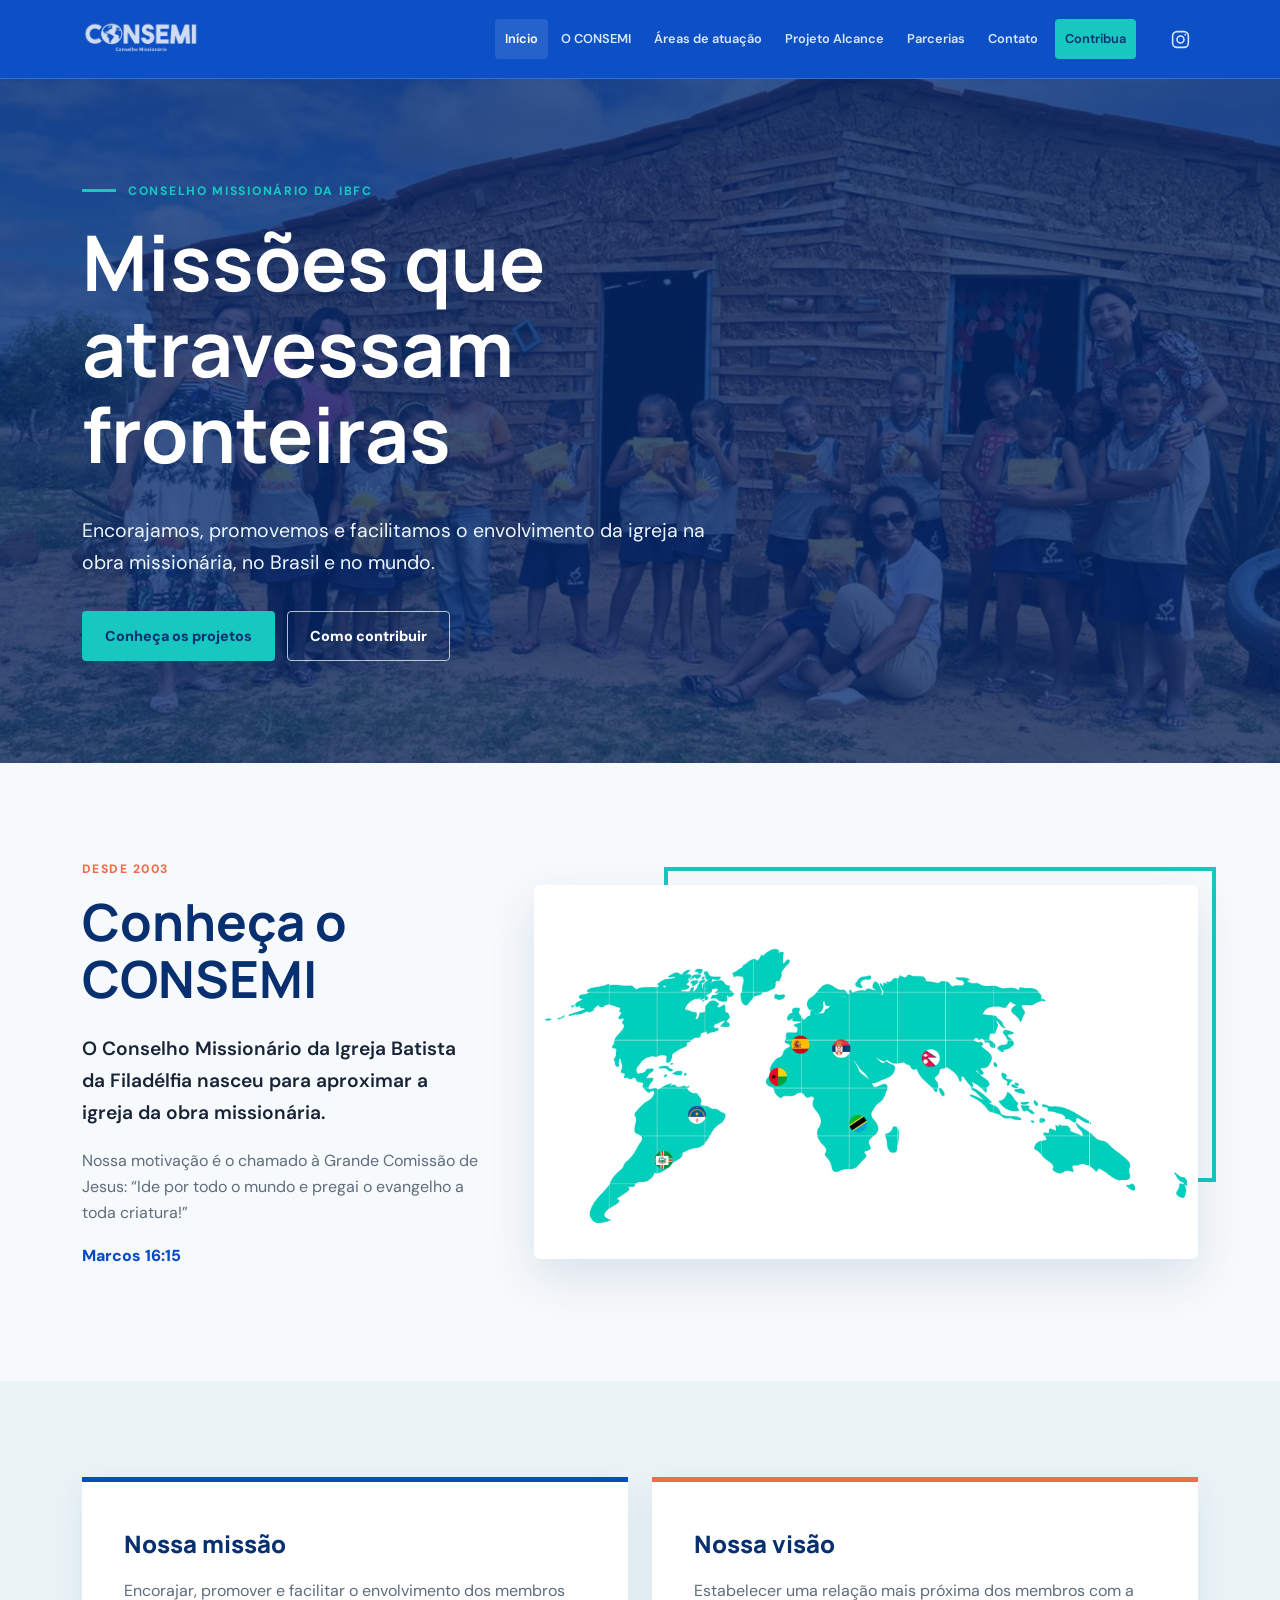
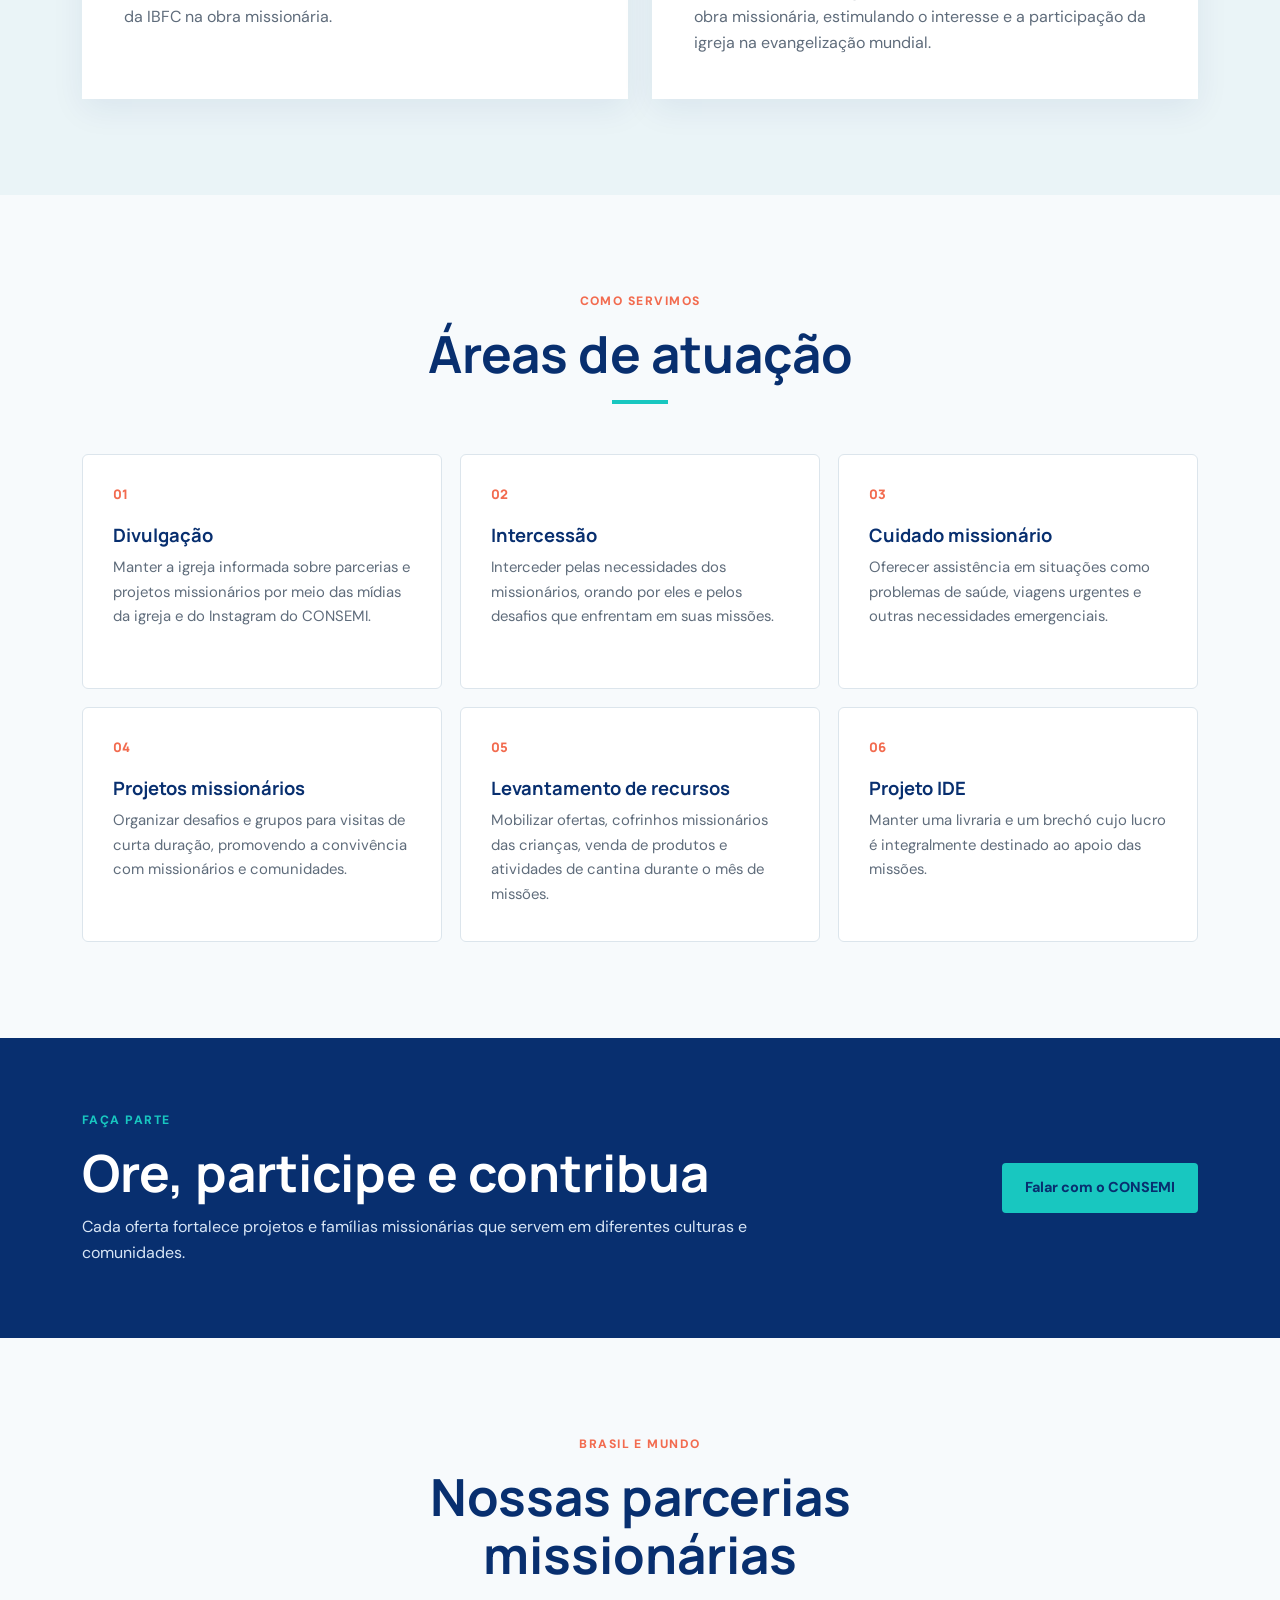
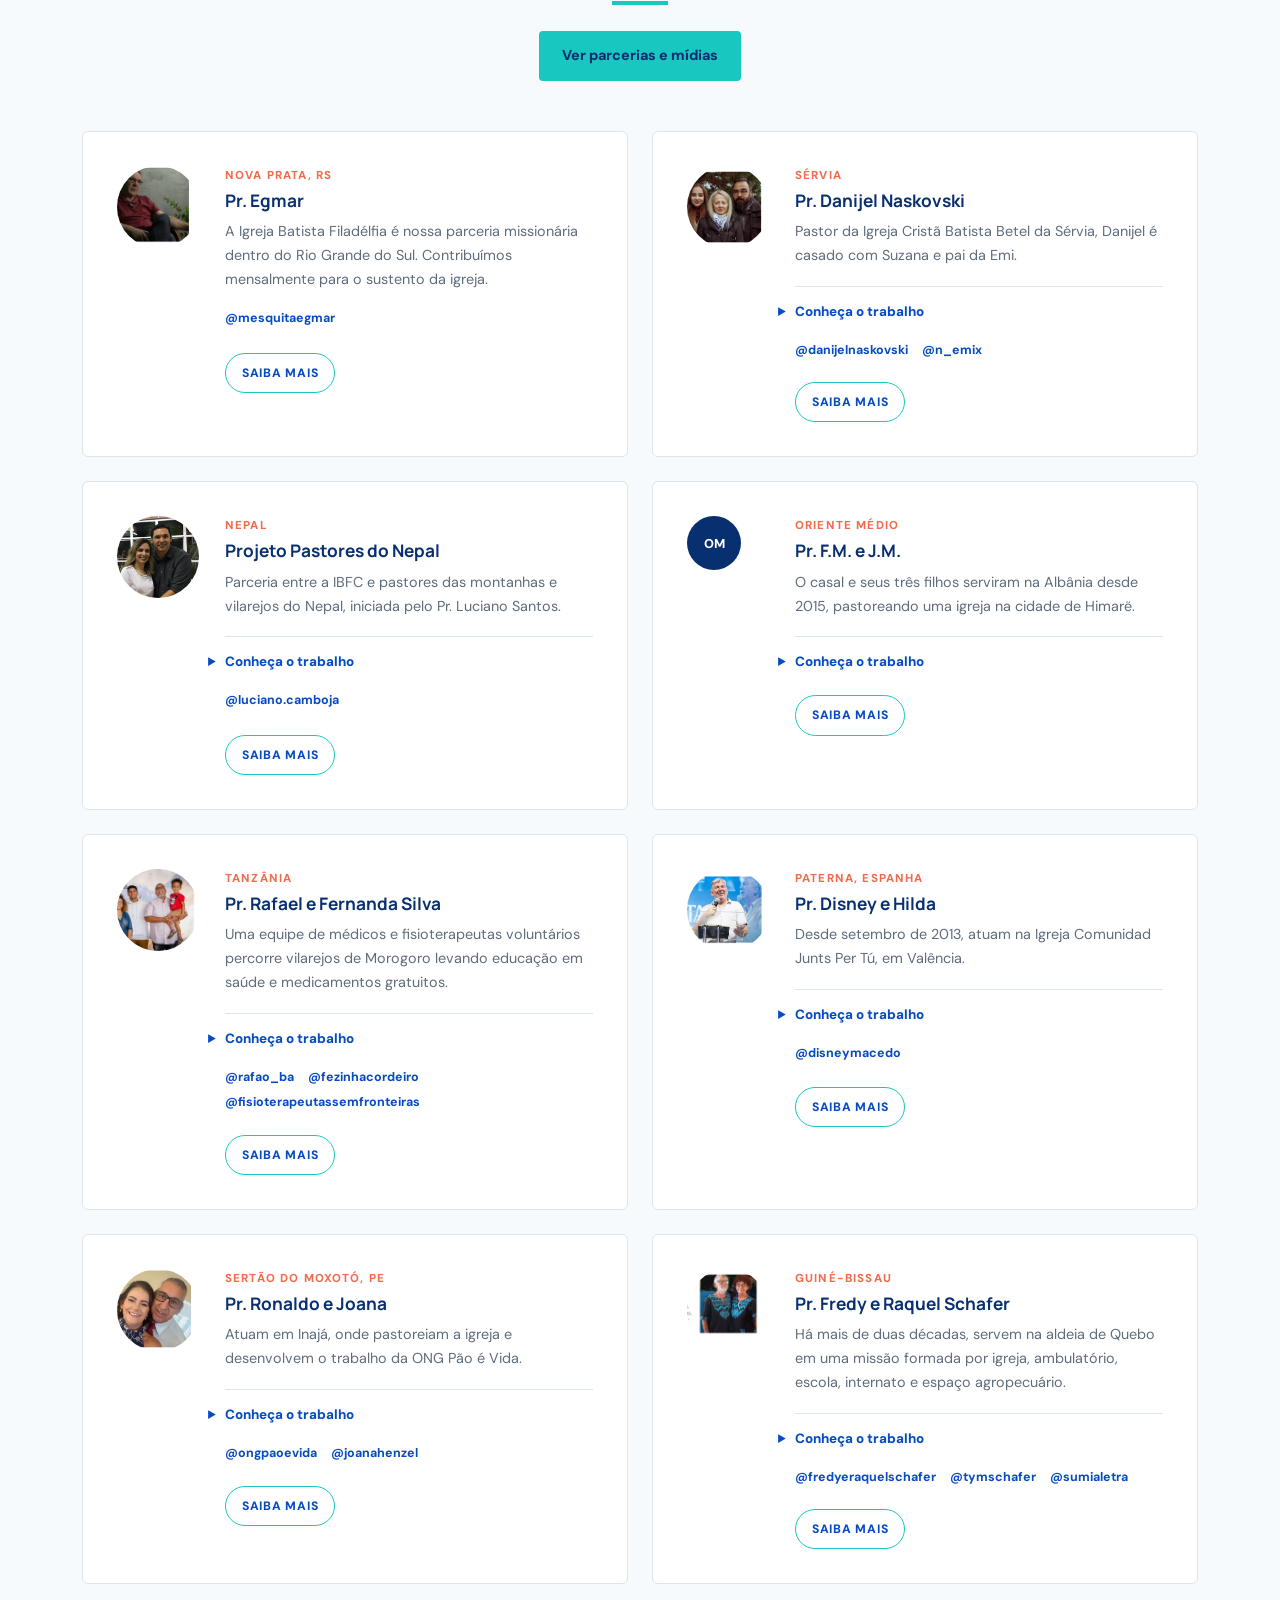
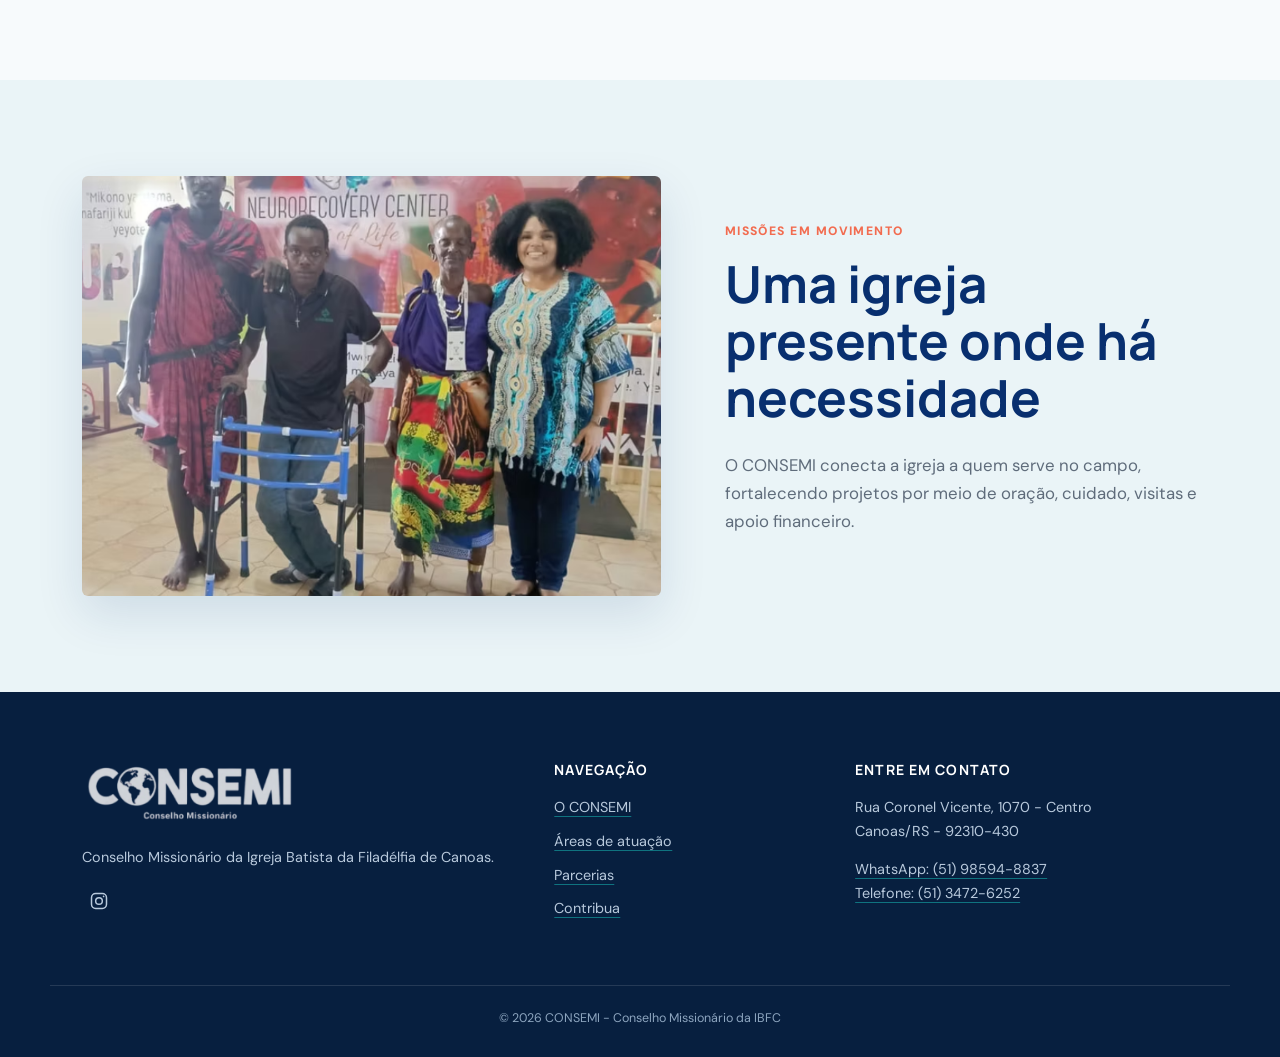
==== commit f3be50eb: "Atualiza informações do site" ====
--- a/index.html
+++ b/index.html
@@ -93,8 +93,8 @@
           <article class="goal"><h3>Intercessão</h3><p>Interceder pelas necessidades dos missionários, orando por eles e pelos desafios que enfrentam em suas missões.</p></article>
           <article class="goal"><h3>Cuidado missionário</h3><p>Oferecer assistência em situações como problemas de saúde, viagens urgentes e outras necessidades emergenciais.</p></article>
           <article class="goal"><h3>Projetos missionários</h3><p>Organizar desafios e grupos para visitas de curta duração, promovendo a convivência com missionários e comunidades.</p></article>
-          <article class="goal"><h3>Levantamento de recursos</h3><p>Mobilizar ofertas, cofrinhos missionários das crianças, venda de cuecas e atividades de cantina durante o mês de missões.</p></article>
-          <article class="goal"><h3>Projeto IBE</h3><p>Manter uma livraria e um brechó cujo lucro é integralmente destinado ao apoio das missões.</p></article>
+          <article class="goal"><h3>Levantamento de recursos</h3><p>Mobilizar ofertas, cofrinhos missionários das crianças, venda de produtos e atividades de cantina durante o mês de missões.</p></article>
+          <article class="goal"><h3>Projeto IDE</h3><p>Manter uma livraria e um brechó cujo lucro é integralmente destinado ao apoio das missões.</p></article>
         </div>
       </div>
     </section>
@@ -112,7 +112,7 @@
         <div class="partners-grid">
           <article class="partner">
             <figure class="partner-avatar"><img src="imagens/Captura de tela 2026-09-17 114824.png" alt="Pr. Egmar"></figure>
-            <div><span class="partner-location">Nova Prata, RS</span><h3>Pr. Egmar e Marilei</h3><p>A Igreja Batista El Shadai é nossa parceria missionária dentro do Rio Grande do Sul. Contribuímos mensalmente para o sustento da igreja.</p><a class="partner-social" href="https://www.instagram.com/mesquitaegmar/" target="_blank" rel="noopener">@mesquitaegmar</a><a class="partner-more" href="parcerias.html#egmar">Saiba mais</a></div>
+            <div><span class="partner-location">Nova Prata, RS</span><h3>Pr. Egmar</h3><p>A Igreja Batista Filadélfia é nossa parceria missionária dentro do Rio Grande do Sul. Contribuímos mensalmente para o sustento da igreja.</p><a class="partner-social" href="https://www.instagram.com/mesquitaegmar/" target="_blank" rel="noopener">@mesquitaegmar</a><a class="partner-more" href="parcerias.html#egmar">Saiba mais</a></div>
           </article>
           <article class="partner">
             <figure class="partner-avatar"><img src="imagens/Captura de tela 2026-09-17 114915.png" alt="Pr. Danijel e Suzana"></figure>
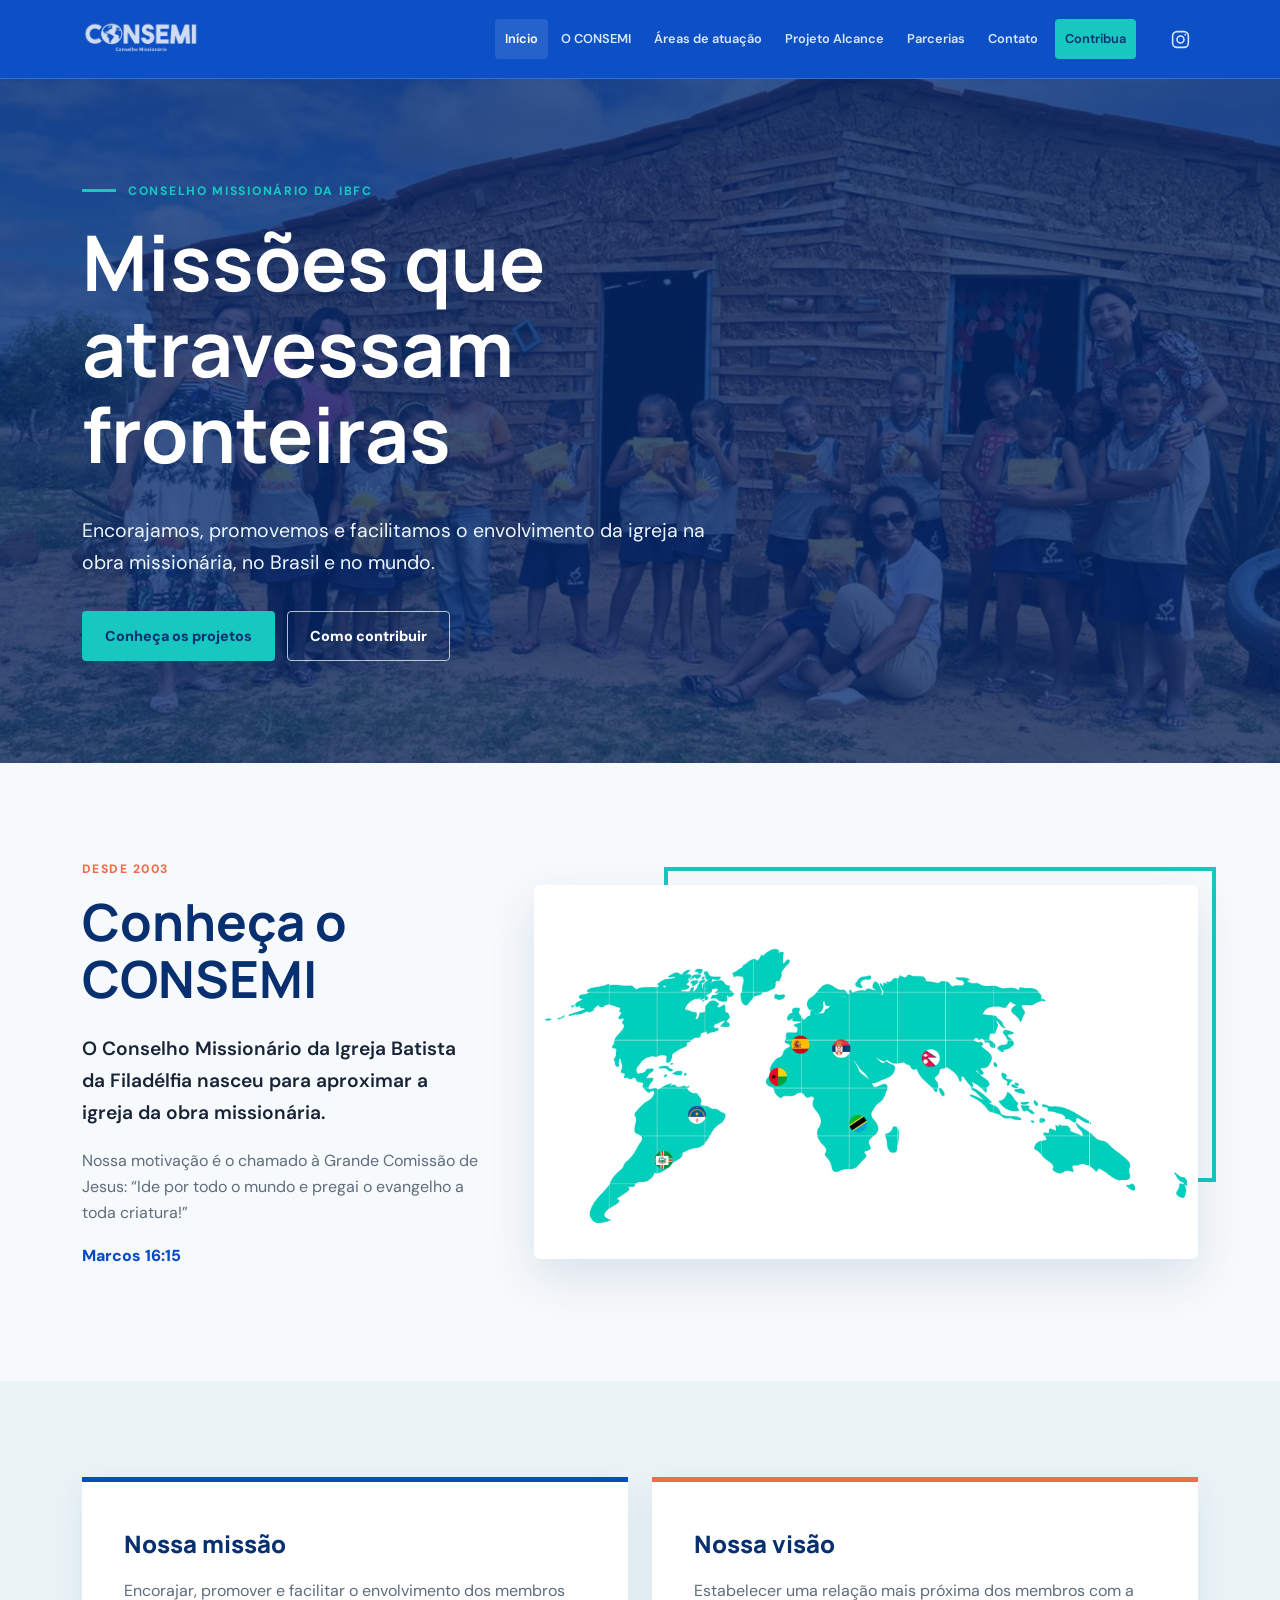
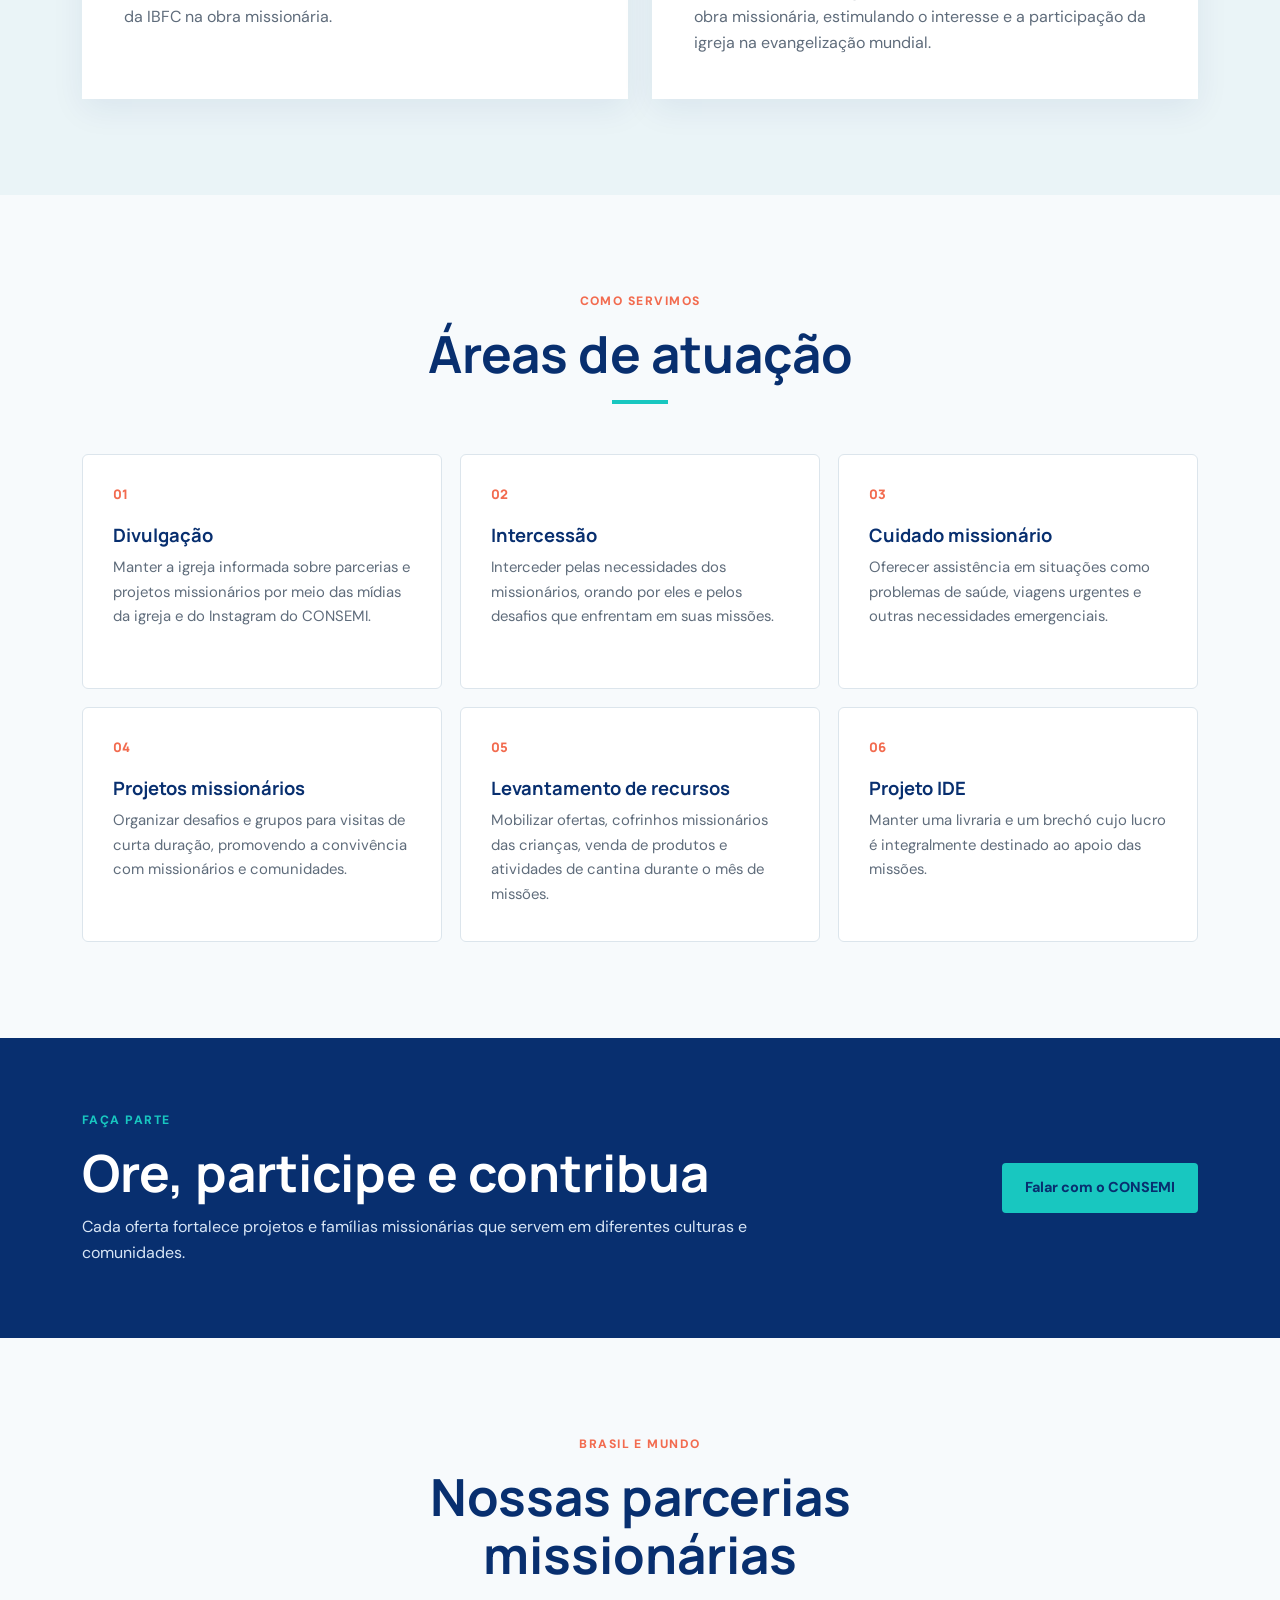
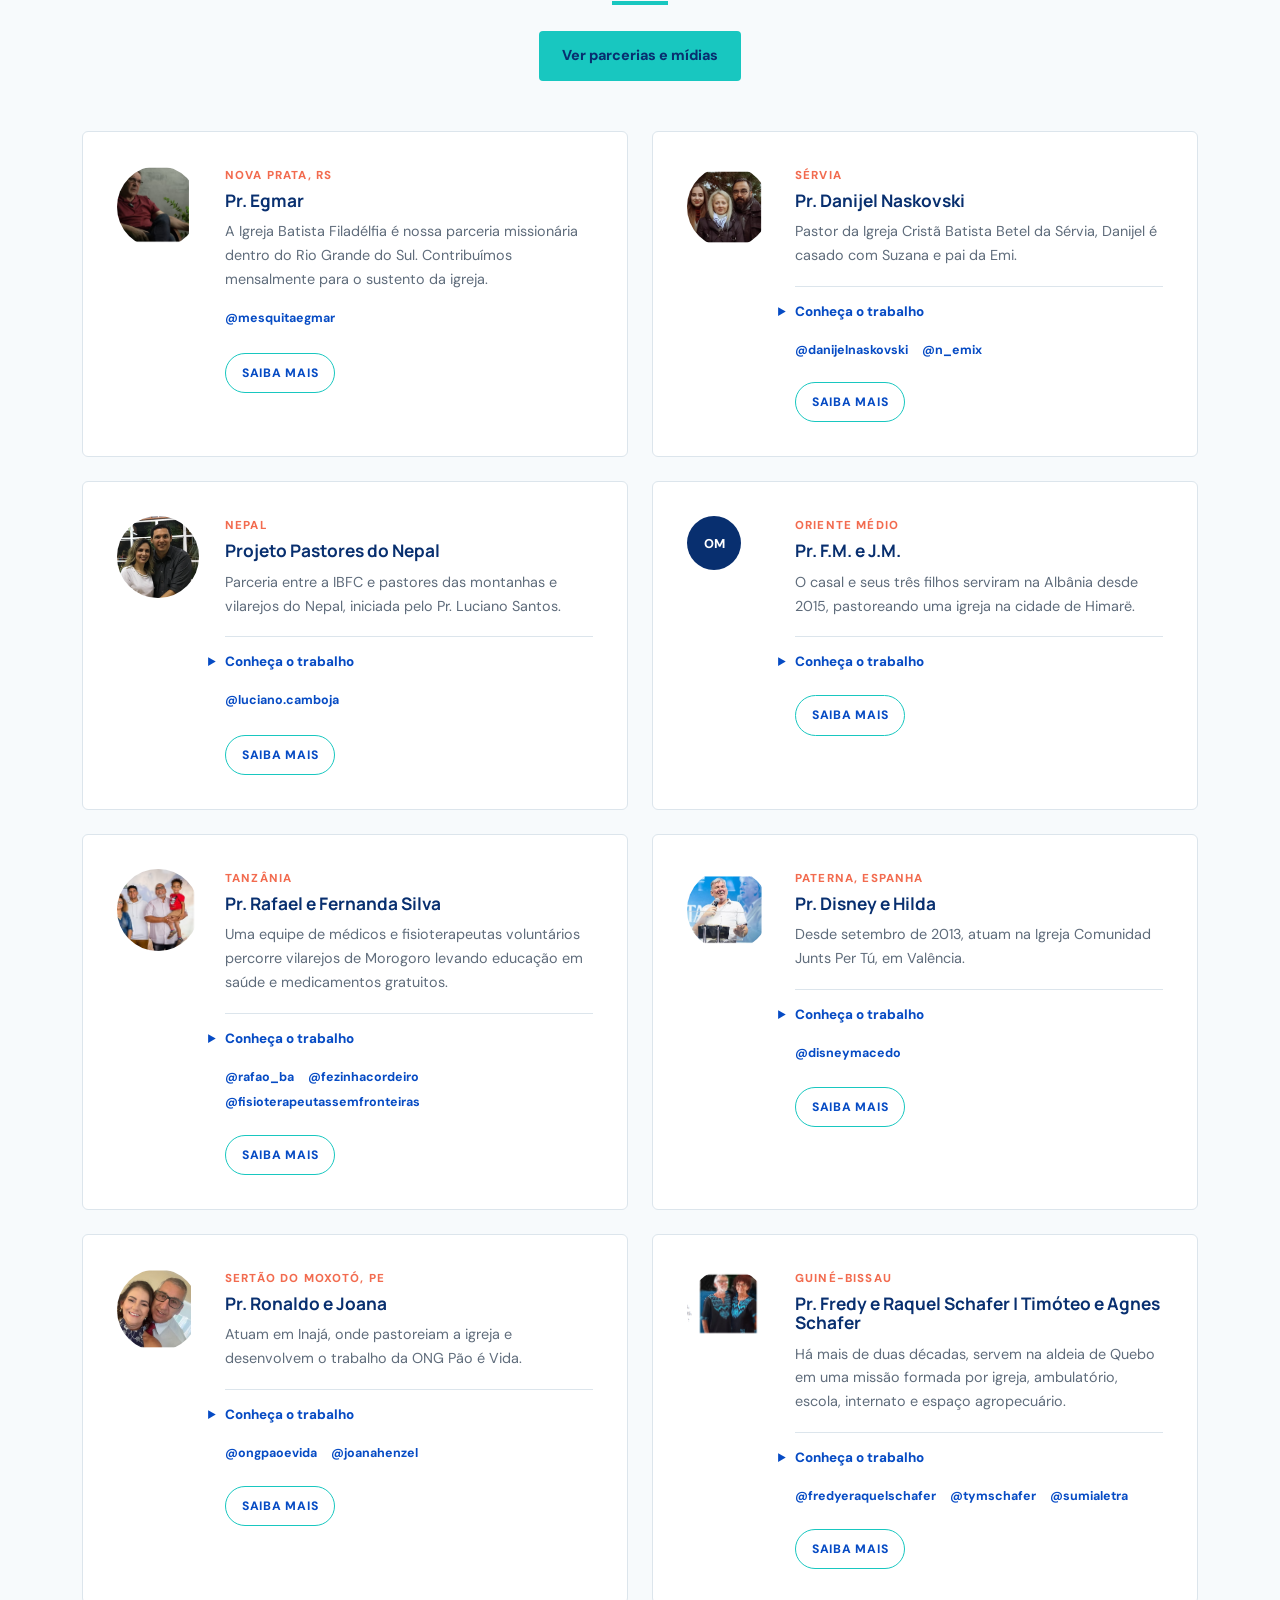
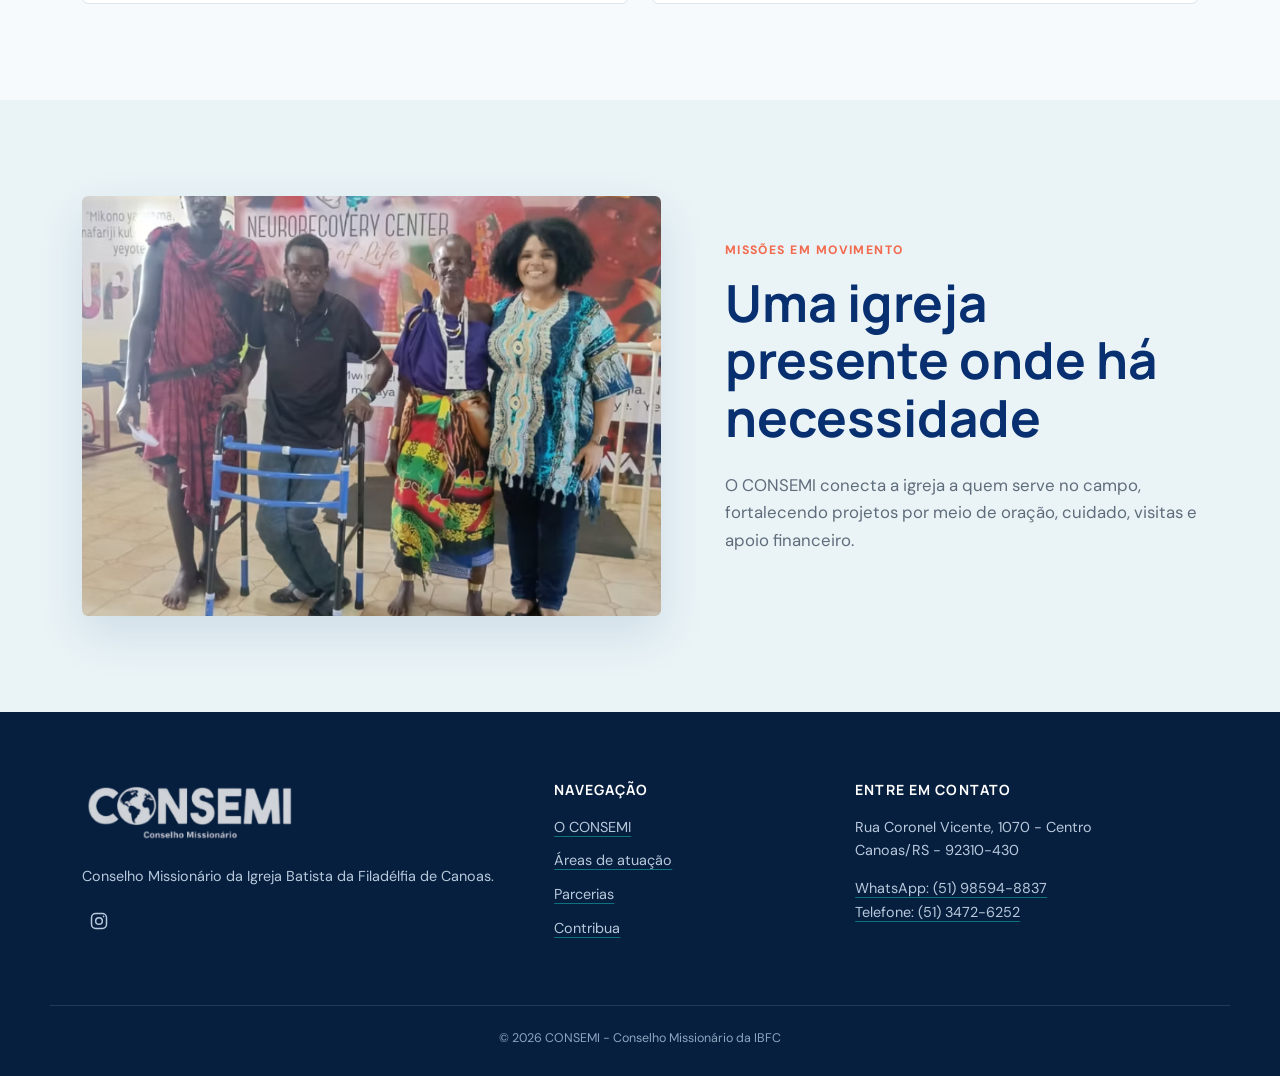
==== commit 51cd04b1: "Adiciona Timóteo e Agnes Schafer" ====
--- a/index.html
+++ b/index.html
@@ -31,7 +31,7 @@
           <li><a href="#sobre">O CONSEMI</a></li>
           <li><a href="#atuacao">Áreas de atuação</a></li>
           <li><a href="projeto-alcance.html">Projeto Alcance</a></li>
-          <li><a href="parcerias.html">Parcerias</a></li>
+          <li><a href="parcerias.html?v=20260921">Parcerias</a></li>
           <li><a href="#contato">Contato</a></li>
           <li><a class="nav-donate" href="#contribua">Contribua</a></li>
         </ul>
@@ -108,39 +108,39 @@
 
     <section id="parceiros">
       <div class="wrap">
-        <div class="goals-head"><span class="section-kicker">Brasil e mundo</span><h2>Nossas parcerias missionárias</h2><a class="button button-primary" href="parcerias.html">Ver parcerias e mídias</a></div>
+        <div class="goals-head"><span class="section-kicker">Brasil e mundo</span><h2>Nossas parcerias missionárias</h2><a class="button button-primary" href="parcerias.html?v=20260921">Ver parcerias e mídias</a></div>
         <div class="partners-grid">
           <article class="partner">
             <figure class="partner-avatar"><img src="imagens/Captura de tela 2026-09-17 114824.png" alt="Pr. Egmar"></figure>
-            <div><span class="partner-location">Nova Prata, RS</span><h3>Pr. Egmar</h3><p>A Igreja Batista Filadélfia é nossa parceria missionária dentro do Rio Grande do Sul. Contribuímos mensalmente para o sustento da igreja.</p><a class="partner-social" href="https://www.instagram.com/mesquitaegmar/" target="_blank" rel="noopener">@mesquitaegmar</a><a class="partner-more" href="parcerias.html#egmar">Saiba mais</a></div>
+            <div><span class="partner-location">Nova Prata, RS</span><h3>Pr. Egmar</h3><p>A Igreja Batista Filadélfia é nossa parceria missionária dentro do Rio Grande do Sul. Contribuímos mensalmente para o sustento da igreja.</p><a class="partner-social" href="https://www.instagram.com/mesquitaegmar/" target="_blank" rel="noopener">@mesquitaegmar</a><a class="partner-more" href="parcerias.html?v=20260921#egmar">Saiba mais</a></div>
           </article>
           <article class="partner">
             <figure class="partner-avatar"><img src="imagens/Captura de tela 2026-09-17 114915.png" alt="Pr. Danijel e Suzana"></figure>
-            <div><span class="partner-location">Sérvia</span><h3>Pr. Danijel Naskovski</h3><p>Pastor da Igreja Cristã Batista Betel da Sérvia, Danijel é casado com Suzana e pai da Emi.</p><details><summary>Conheça o trabalho</summary><p>Além de liderar a igreja e pregar, trabalha com crianças e adolescentes, foi ministro de louvor e organizou Escola Bíblica de Verão, com seminários para parceiros de igrejas locais que não têm oportunidade de estudar.</p></details><div class="partner-links"><a href="https://www.instagram.com/danijelnaskovski/" target="_blank" rel="noopener">@danijelnaskovski</a><a href="https://www.instagram.com/n_emix/" target="_blank" rel="noopener">@n_emix</a></div><a class="partner-more" href="parcerias.html#danijel">Saiba mais</a></div>
+            <div><span class="partner-location">Sérvia</span><h3>Pr. Danijel Naskovski</h3><p>Pastor da Igreja Cristã Batista Betel da Sérvia, Danijel é casado com Suzana e pai da Emi.</p><details><summary>Conheça o trabalho</summary><p>Além de liderar a igreja e pregar, trabalha com crianças e adolescentes, foi ministro de louvor e organizou Escola Bíblica de Verão, com seminários para parceiros de igrejas locais que não têm oportunidade de estudar.</p></details><div class="partner-links"><a href="https://www.instagram.com/danijelnaskovski/" target="_blank" rel="noopener">@danijelnaskovski</a><a href="https://www.instagram.com/n_emix/" target="_blank" rel="noopener">@n_emix</a></div><a class="partner-more" href="parcerias.html?v=20260921#danijel">Saiba mais</a></div>
           </article>
           <article class="partner">
             <figure class="partner-avatar partner-avatar-portrait"><img src="imagens/Pr Luciano.png" alt="Pr. Luciano Santos e esposa"></figure>
-            <div><span class="partner-location">Nepal</span><h3>Projeto Pastores do Nepal</h3><p>Parceria entre a IBFC e pastores das montanhas e vilarejos do Nepal, iniciada pelo Pr. Luciano Santos.</p><details><summary>Conheça o trabalho</summary><p>O projeto promove formação, treinamento e sustento pastoral em um país marcado pela perseguição aos cristãos. Atualmente, 30 pastores são sustentados por igrejas brasileiras; sete deles são compromisso da IBFC.</p></details><a class="partner-social" href="https://www.instagram.com/luciano.camboja/" target="_blank" rel="noopener">@luciano.camboja</a><a class="partner-more" href="parcerias.html#luciano">Saiba mais</a></div>
+            <div><span class="partner-location">Nepal</span><h3>Projeto Pastores do Nepal</h3><p>Parceria entre a IBFC e pastores das montanhas e vilarejos do Nepal, iniciada pelo Pr. Luciano Santos.</p><details><summary>Conheça o trabalho</summary><p>O projeto promove formação, treinamento e sustento pastoral em um país marcado pela perseguição aos cristãos. Atualmente, 30 pastores são sustentados por igrejas brasileiras; sete deles são compromisso da IBFC.</p></details><a class="partner-social" href="https://www.instagram.com/luciano.camboja/" target="_blank" rel="noopener">@luciano.camboja</a><a class="partner-more" href="parcerias.html?v=20260921#luciano">Saiba mais</a></div>
           </article>
           <article class="partner">
             <span class="country-flag neutral" aria-hidden="true">OM</span>
-            <div><span class="partner-location">Oriente Médio</span><h3>Pr. F.M. e J.M.</h3><p>O casal e seus três filhos serviram na Albânia desde 2015, pastoreando uma igreja na cidade de Himarë.</p><details><summary>Conheça o trabalho</summary><p>Atuaram com crianças e adolescentes, ações sociais em orfanatos, atendimentos médicos e odontológicos, evangelismo e distribuição de Bíblias. Em 2023, seguiram para um país fechado ao Evangelho no Oriente Médio.</p></details><a class="partner-more" href="parcerias.html#oriente-medio">Saiba mais</a></div>
+            <div><span class="partner-location">Oriente Médio</span><h3>Pr. F.M. e J.M.</h3><p>O casal e seus três filhos serviram na Albânia desde 2015, pastoreando uma igreja na cidade de Himarë.</p><details><summary>Conheça o trabalho</summary><p>Atuaram com crianças e adolescentes, ações sociais em orfanatos, atendimentos médicos e odontológicos, evangelismo e distribuição de Bíblias. Em 2023, seguiram para um país fechado ao Evangelho no Oriente Médio.</p></details><a class="partner-more" href="parcerias.html?v=20260921#oriente-medio">Saiba mais</a></div>
           </article>
           <article class="partner">
             <figure class="partner-avatar"><img src="imagens/Captura de tela 2026-09-17 114928.png" alt="Pr. Rafael e Fernanda Silva"></figure>
-            <div><span class="partner-location">Tanzânia</span><h3>Pr. Rafael e Fernanda Silva</h3><p>Uma equipe de médicos e fisioterapeutas voluntários percorre vilarejos de Morogoro levando educação em saúde e medicamentos gratuitos.</p><details><summary>Conheça o trabalho</summary><p>Mães são recebidas na Hospedagem Solidária com seus filhos com deficiência, enquanto hortas comunitárias ajudam a fortalecer a alimentação local.</p></details><div class="partner-links"><a href="https://www.instagram.com/rafao_ba/" target="_blank" rel="noopener">@rafao_ba</a><a href="https://www.instagram.com/fezinhacordeiro/" target="_blank" rel="noopener">@fezinhacordeiro</a><a href="https://www.instagram.com/fisioterapeutassemfronteiras/" target="_blank" rel="noopener">@fisioterapeutassemfronteiras</a></div><a class="partner-more" href="parcerias.html#tanzania">Saiba mais</a></div>
+            <div><span class="partner-location">Tanzânia</span><h3>Pr. Rafael e Fernanda Silva</h3><p>Uma equipe de médicos e fisioterapeutas voluntários percorre vilarejos de Morogoro levando educação em saúde e medicamentos gratuitos.</p><details><summary>Conheça o trabalho</summary><p>Mães são recebidas na Hospedagem Solidária com seus filhos com deficiência, enquanto hortas comunitárias ajudam a fortalecer a alimentação local.</p></details><div class="partner-links"><a href="https://www.instagram.com/rafao_ba/" target="_blank" rel="noopener">@rafao_ba</a><a href="https://www.instagram.com/fezinhacordeiro/" target="_blank" rel="noopener">@fezinhacordeiro</a><a href="https://www.instagram.com/fisioterapeutassemfronteiras/" target="_blank" rel="noopener">@fisioterapeutassemfronteiras</a></div><a class="partner-more" href="parcerias.html?v=20260921#tanzania">Saiba mais</a></div>
           </article>
           <article class="partner">
             <figure class="partner-avatar"><img src="imagens/Captura de tela 2026-09-17 114724.png" alt="Pr. Disney"></figure>
-            <div><span class="partner-location">Paterna, Espanha</span><h3>Pr. Disney e Hilda</h3><p>Desde setembro de 2013, atuam na Igreja Comunidad Junts Per Tú, em Valência.</p><details><summary>Conheça o trabalho</summary><p>A comunidade reúne 30 pessoas, sendo 16 membros, e alcança aproximadamente 480 pessoas por meio de ação social, doação semanal de alimentos e, em algumas ocasiões, roupas e auxílio financeiro.</p></details><a class="partner-social" href="https://www.instagram.com/disneymacedo/" target="_blank" rel="noopener">@disneymacedo</a><a class="partner-more" href="parcerias.html#disney">Saiba mais</a></div>
+            <div><span class="partner-location">Paterna, Espanha</span><h3>Pr. Disney e Hilda</h3><p>Desde setembro de 2013, atuam na Igreja Comunidad Junts Per Tú, em Valência.</p><details><summary>Conheça o trabalho</summary><p>A comunidade reúne 30 pessoas, sendo 16 membros, e alcança aproximadamente 480 pessoas por meio de ação social, doação semanal de alimentos e, em algumas ocasiões, roupas e auxílio financeiro.</p></details><a class="partner-social" href="https://www.instagram.com/disneymacedo/" target="_blank" rel="noopener">@disneymacedo</a><a class="partner-more" href="parcerias.html?v=20260921#disney">Saiba mais</a></div>
           </article>
           <article class="partner">
             <figure class="partner-avatar"><img src="imagens/Captura de tela 2026-09-17 114856.png" alt="Pr. Ronaldo e Joana"></figure>
-            <div><span class="partner-location">Sertão do Moxotó, PE</span><h3>Pr. Ronaldo e Joana</h3><p>Atuam em Inajá, onde pastoreiam a igreja e desenvolvem o trabalho da ONG Pão é Vida.</p><details><summary>Conheça o trabalho</summary><p>A ONG une evangelização e combate à exclusão social por meio de cestas básicas, atendimento odontológico, atividades pedagógicas, abertura de poços, hortas comunitárias e ensino de práticas agrícolas.</p></details><div class="partner-links"><a href="https://www.instagram.com/ongpaoevida/" target="_blank" rel="noopener">@ongpaoevida</a><a href="https://www.instagram.com/joanahenzel/" target="_blank" rel="noopener">@joanahenzel</a></div><a class="partner-more" href="parcerias.html#ronaldo">Saiba mais</a></div>
+            <div><span class="partner-location">Sertão do Moxotó, PE</span><h3>Pr. Ronaldo e Joana</h3><p>Atuam em Inajá, onde pastoreiam a igreja e desenvolvem o trabalho da ONG Pão é Vida.</p><details><summary>Conheça o trabalho</summary><p>A ONG une evangelização e combate à exclusão social por meio de cestas básicas, atendimento odontológico, atividades pedagógicas, abertura de poços, hortas comunitárias e ensino de práticas agrícolas.</p></details><div class="partner-links"><a href="https://www.instagram.com/ongpaoevida/" target="_blank" rel="noopener">@ongpaoevida</a><a href="https://www.instagram.com/joanahenzel/" target="_blank" rel="noopener">@joanahenzel</a></div><a class="partner-more" href="parcerias.html?v=20260921#ronaldo">Saiba mais</a></div>
           </article>
           <article class="partner">
-            <figure class="partner-avatar"><img src="imagens/Captura de tela 2026-09-17 114749.png" alt="Pr. Fredy e Raquel Schafer"></figure>
-            <div><span class="partner-location">Guiné-Bissau</span><h3>Pr. Fredy e Raquel Schafer</h3><p>Há mais de duas décadas, servem na aldeia de Quebo em uma missão formada por igreja, ambulatório, escola, internato e espaço agropecuário.</p><details><summary>Conheça o trabalho</summary><p>O internato acolhe jovens de aldeias distantes e pessoas que fogem do islamismo ou de casamentos forçados. O Projeto Adoção Escolar atende Quebo, Guiledje e Djati; cada contribuição mensal garante alimentação, material e uniforme a uma criança.</p></details><div class="partner-links"><a href="https://www.instagram.com/fredyeraquelschafer/" target="_blank" rel="noopener">@fredyeraquelschafer</a><a href="https://www.instagram.com/tymschafer/" target="_blank" rel="noopener">@tymschafer</a><a href="https://www.instagram.com/sumialetra/" target="_blank" rel="noopener">@sumialetra</a></div><a class="partner-more" href="parcerias.html#fredy">Saiba mais</a></div>
+            <figure class="partner-avatar"><img src="imagens/Captura de tela 2026-09-17 114749.png" alt="Pr. Fredy e Raquel Schafer | Timóteo e Agnes Schafer"></figure>
+            <div><span class="partner-location">Guiné-Bissau</span><h3>Pr. Fredy e Raquel Schafer | Timóteo e Agnes Schafer</h3><p>Há mais de duas décadas, servem na aldeia de Quebo em uma missão formada por igreja, ambulatório, escola, internato e espaço agropecuário.</p><details><summary>Conheça o trabalho</summary><p>O internato acolhe jovens de aldeias distantes e pessoas que fogem do islamismo ou de casamentos forçados. O Projeto Adoção Escolar atende Quebo, Guiledje e Djati; cada contribuição mensal garante alimentação, material e uniforme a uma criança.</p></details><div class="partner-links"><a href="https://www.instagram.com/fredyeraquelschafer/" target="_blank" rel="noopener">@fredyeraquelschafer</a><a href="https://www.instagram.com/tymschafer/" target="_blank" rel="noopener">@tymschafer</a><a href="https://www.instagram.com/sumialetra/" target="_blank" rel="noopener">@sumialetra</a></div><a class="partner-more" href="parcerias.html?v=20260921#fredy">Saiba mais</a></div>
           </article>
         </div>
       </div>
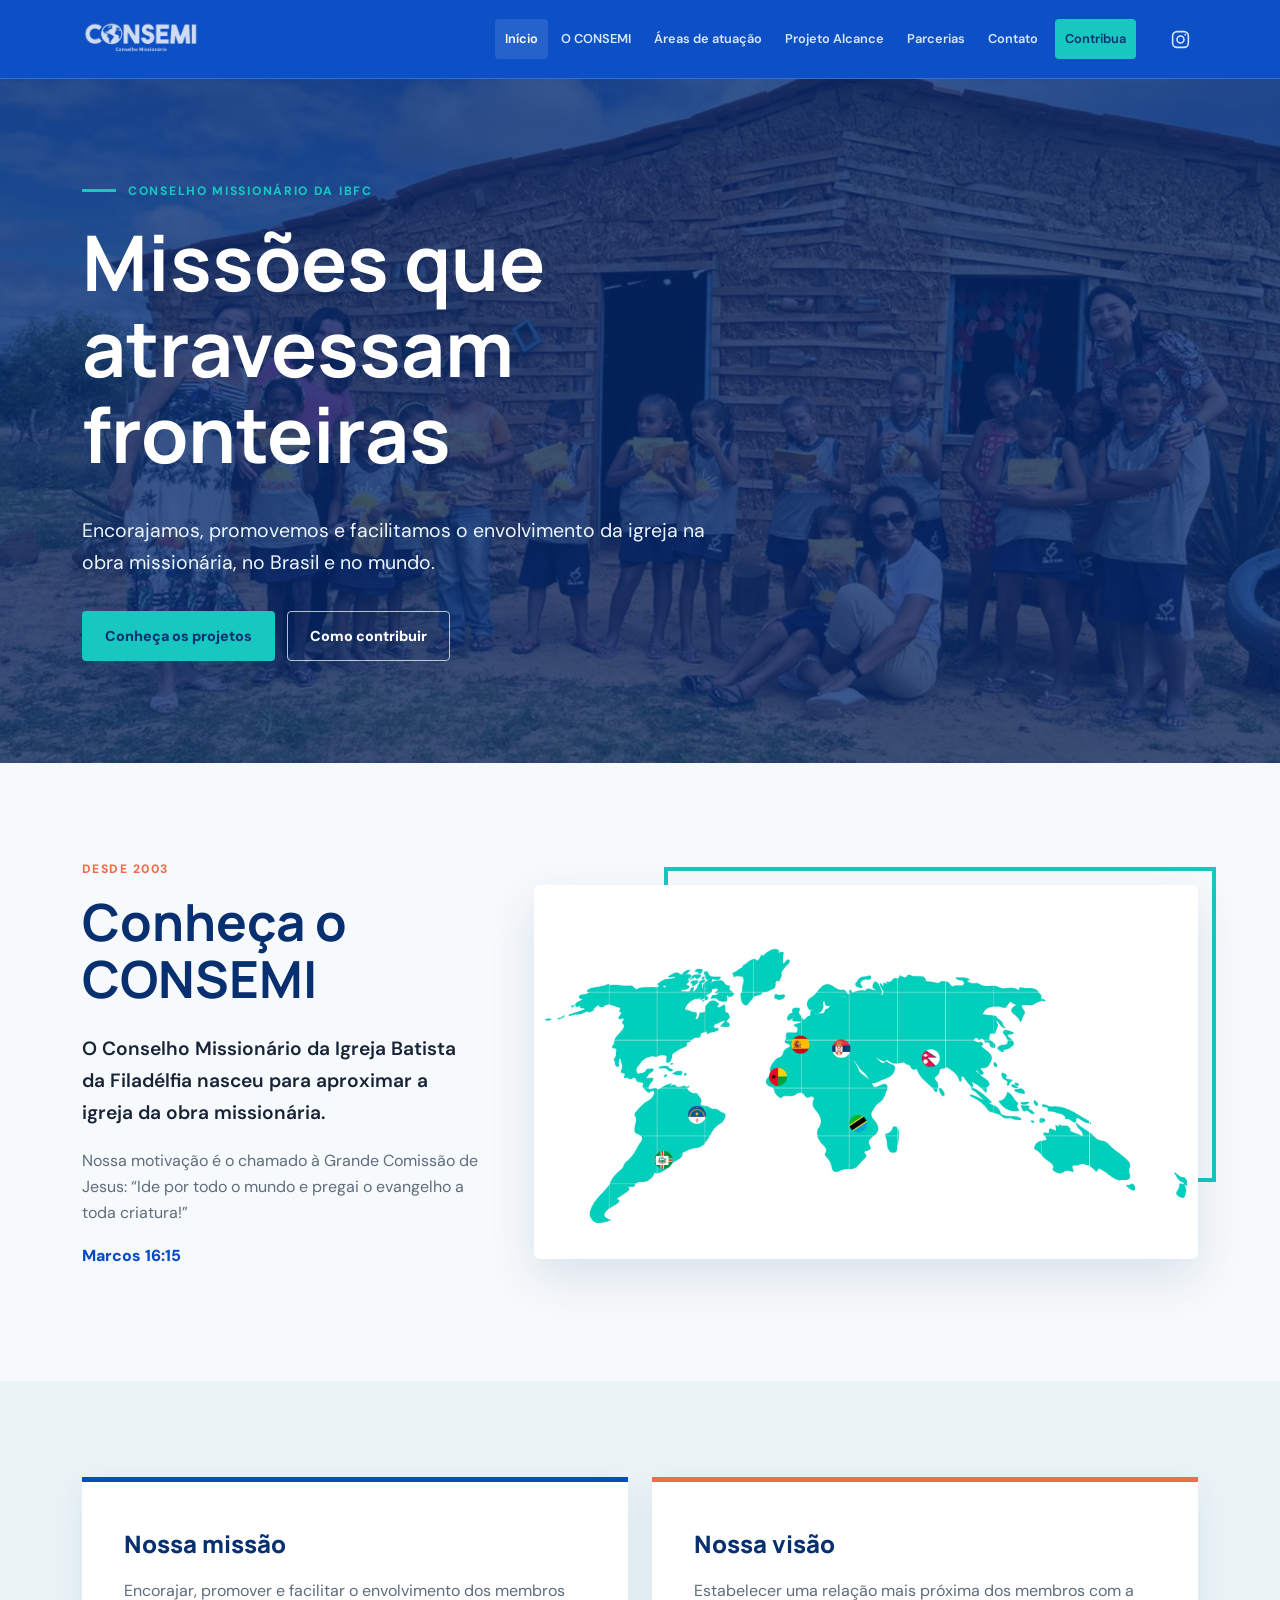
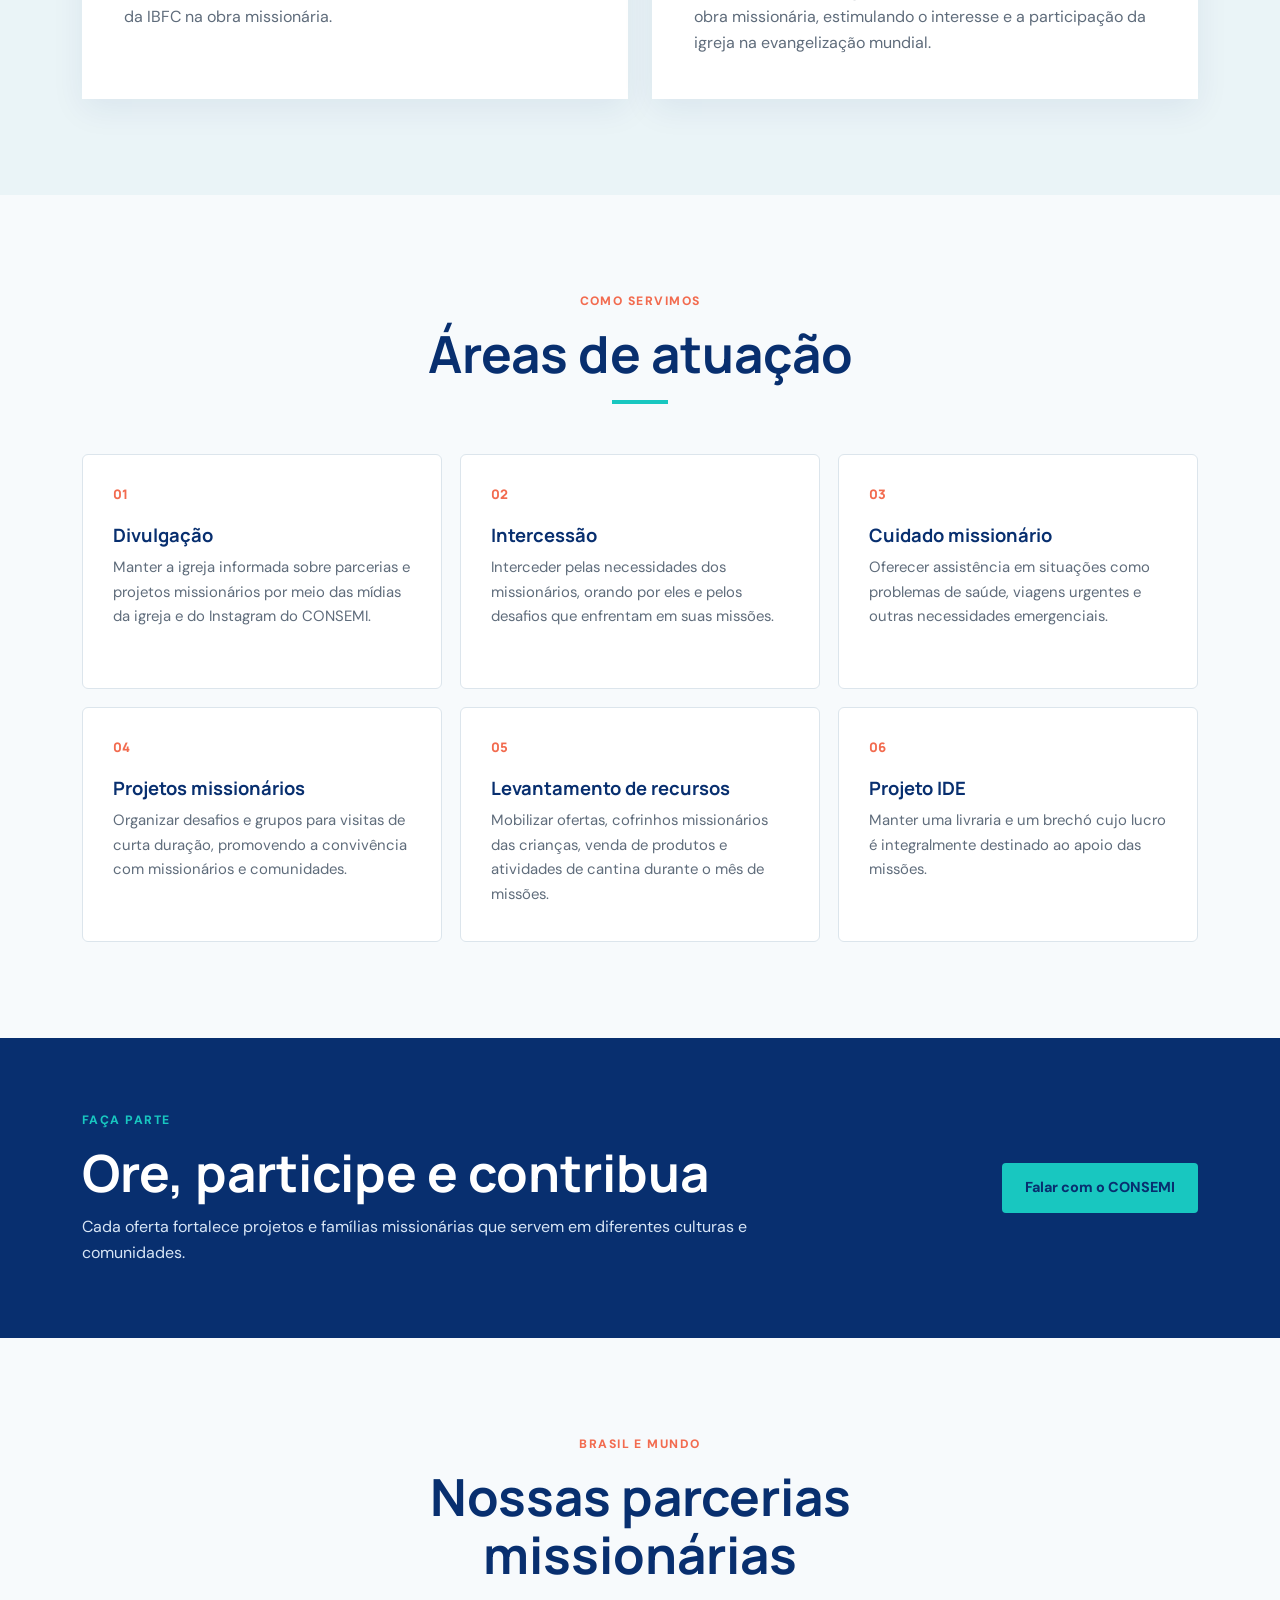
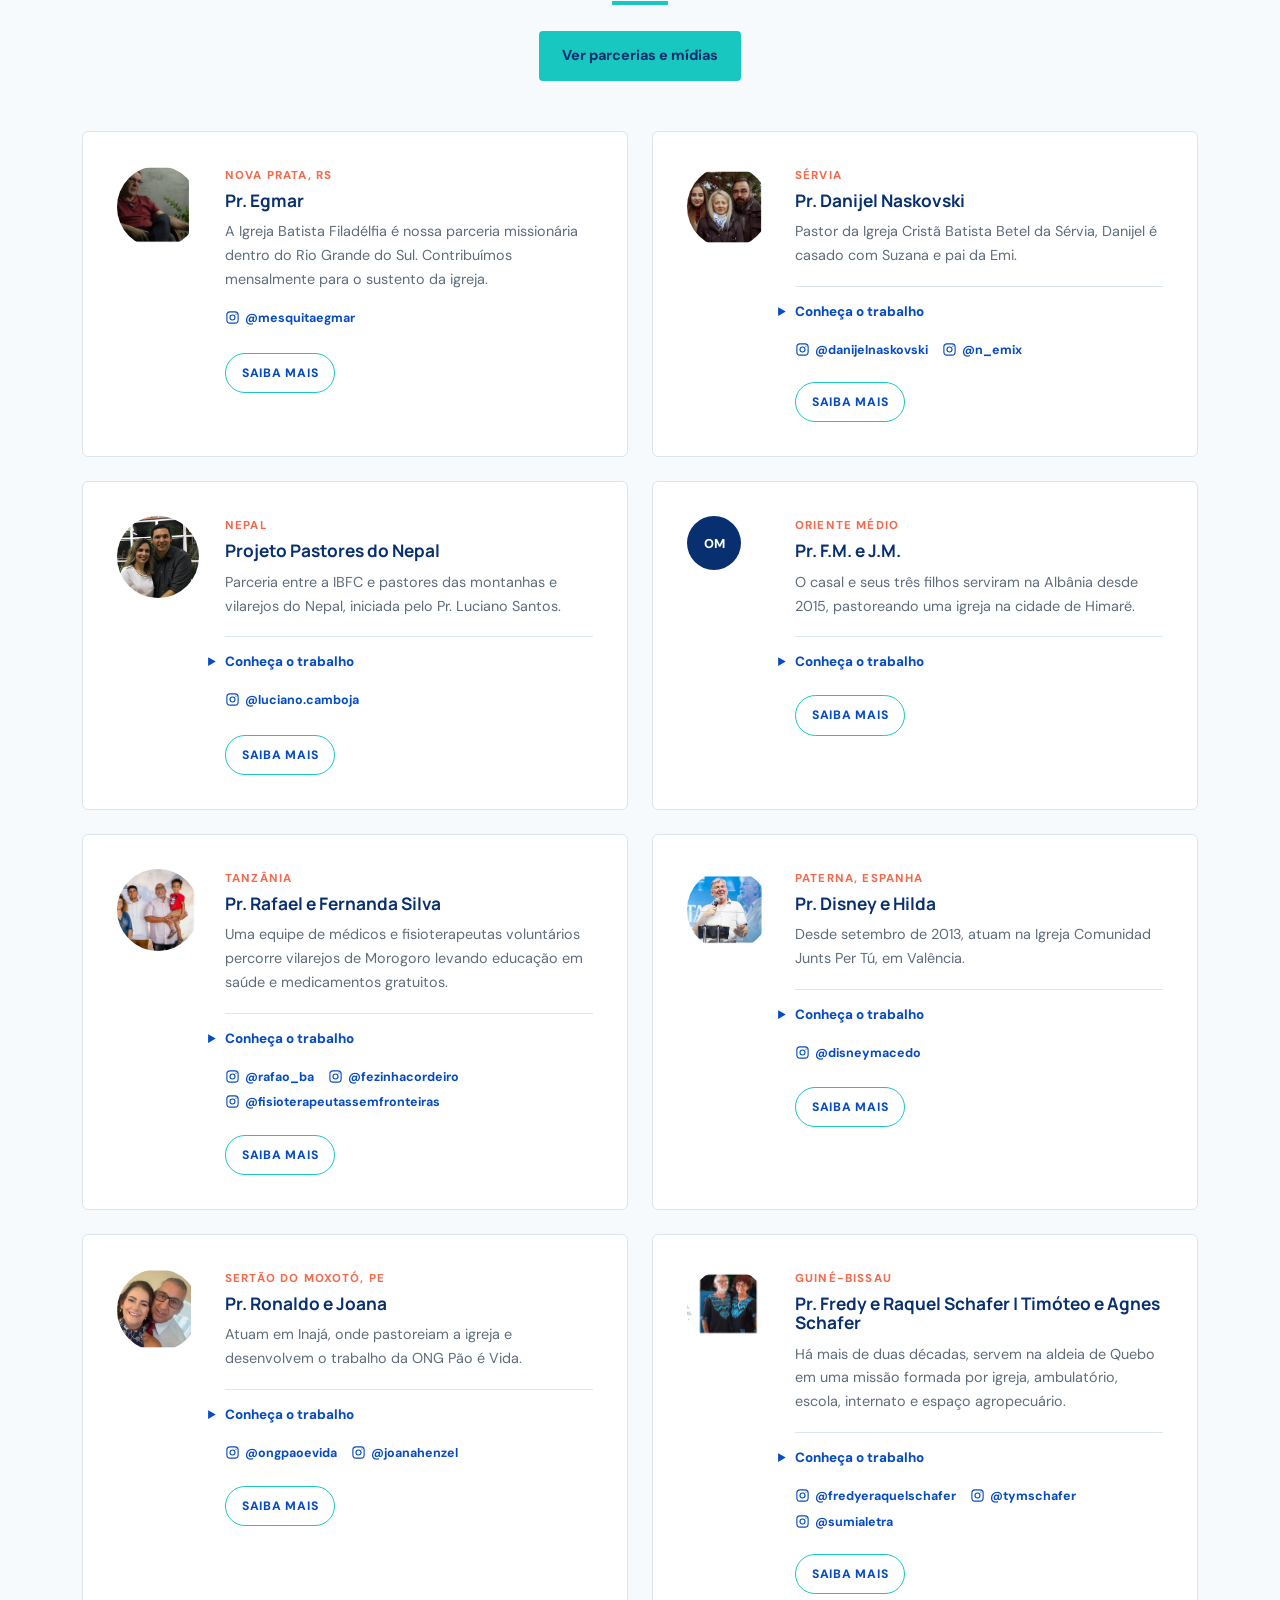
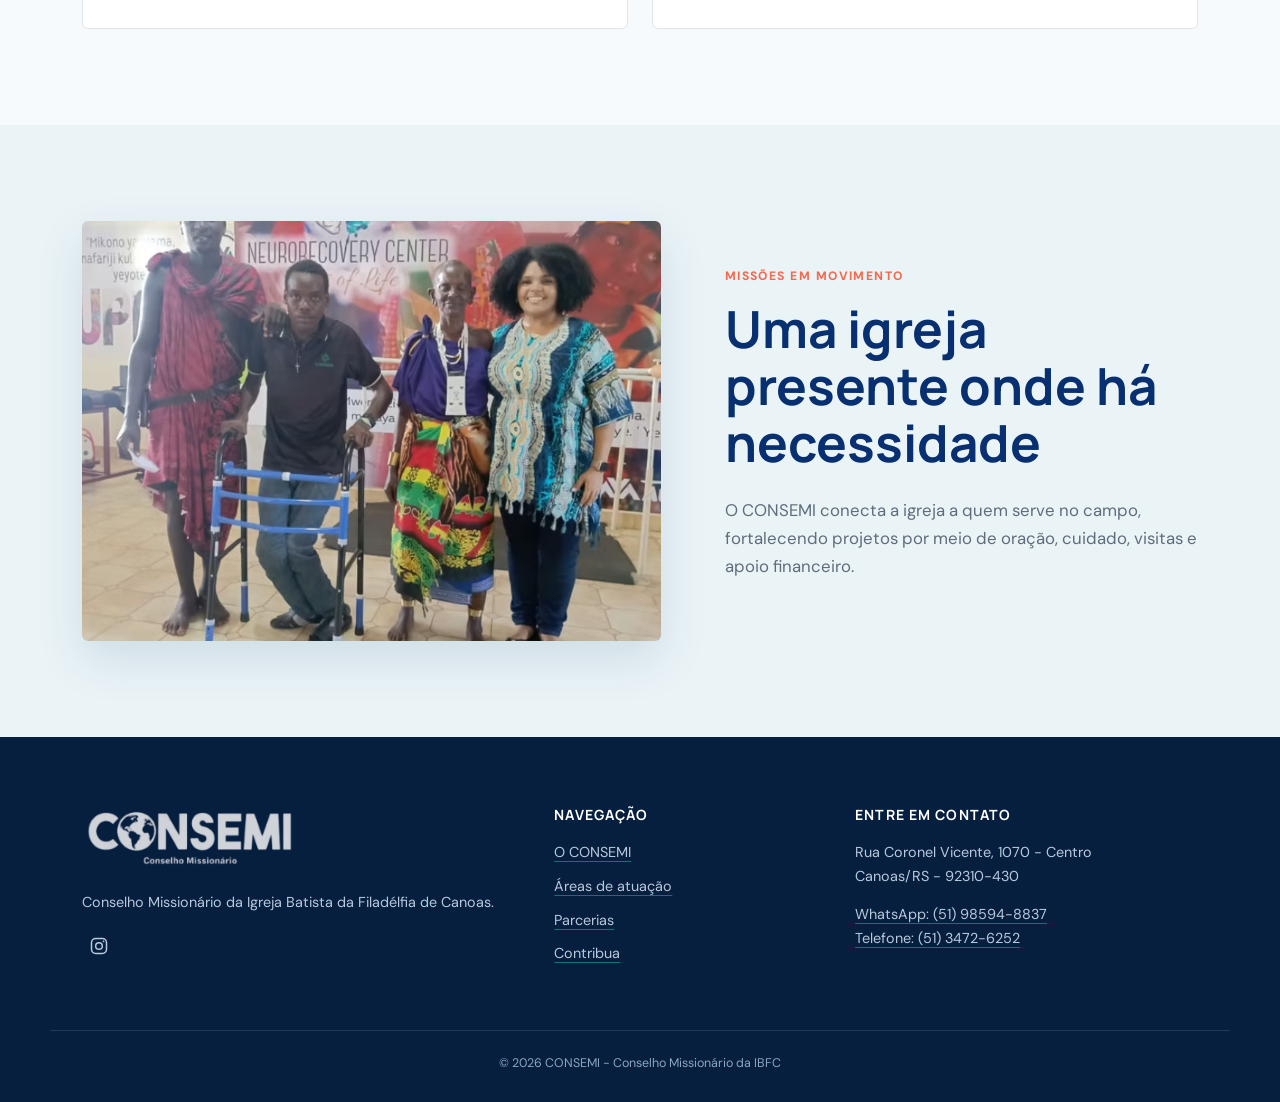
==== commit 745718d6: "Adiciona galeria ampliada e icones do Instagram" ====
--- a/index.html
+++ b/index.html
@@ -11,7 +11,7 @@
   <link href="https://fonts.googleapis.com/css2?family=DM+Sans:wght@400;500;600;700&family=Manrope:wght@600;700;800&display=swap" rel="stylesheet">
   <link rel="stylesheet" href="style.css">
 </head>
-<body>
+<body class="home-page">
   <a class="skip-link" href="#conteudo">Ir para o conteúdo</a>
 
   <header>
@@ -140,7 +140,7 @@
           </article>
           <article class="partner">
             <figure class="partner-avatar"><img src="imagens/Captura de tela 2026-09-17 114749.png" alt="Pr. Fredy e Raquel Schafer | Timóteo e Agnes Schafer"></figure>
-            <div><span class="partner-location">Guiné-Bissau</span><h3>Pr. Fredy e Raquel Schafer | Timóteo e Agnes Schafer</h3><p>Há mais de duas décadas, servem na aldeia de Quebo em uma missão formada por igreja, ambulatório, escola, internato e espaço agropecuário.</p><details><summary>Conheça o trabalho</summary><p>O internato acolhe jovens de aldeias distantes e pessoas que fogem do islamismo ou de casamentos forçados. O Projeto Adoção Escolar atende Quebo, Guiledje e Djati; cada contribuição mensal garante alimentação, material e uniforme a uma criança.</p></details><div class="partner-links"><a href="https://www.instagram.com/fredyeraquelschafer/" target="_blank" rel="noopener">@fredyeraquelschafer</a><a href="https://www.instagram.com/tymschafer/" target="_blank" rel="noopener">@tymschafer</a><a href="https://www.instagram.com/sumialetra/" target="_blank" rel="noopener">@sumialetra</a></div><a class="partner-more" href="parcerias.html?v=20260921#fredy">Saiba mais</a></div>
+            <div><span class="partner-location">Guiné-Bissau</span><h3>Pr. Fredy e Raquel Schafer | Timóteo e Agnes Schafer</h3><p>Há mais de duas décadas, servem na aldeia de Quebo em uma missão formada por igreja, ambulatório, escola, internato e espaço agropecuário.</p><details><summary>Conheça o trabalho</summary><p>O internato acolhe jovens de aldeias distantes e pessoas que fogem do islamismo ou de casamentos forçados. O Projeto Adoção Escolar atende Quebo, Guiledje e Djati; cada contribuição mensal garante alimentação, material e uniforme a uma criança.</p><p>O alcance de pessoas é realizado por meio da Clínica Médica e da Escola Campos Irmãos, onde cerca de 1.000 crianças têm a oportunidade de estudar e transformar suas histórias. Além disso, a pregação da palavra, o abrigo para crianças em situação de vulnerabilidade e o apoio aos missionários são ações essenciais. Você também pode se envolver diretamente com as crianças por meio da adoção escolar, contribuindo para o seu desenvolvimento e bem-estar.</p></details><div class="partner-links"><a href="https://www.instagram.com/fredyeraquelschafer/" target="_blank" rel="noopener">@fredyeraquelschafer</a><a href="https://www.instagram.com/tymschafer/" target="_blank" rel="noopener">@tymschafer</a><a href="https://www.instagram.com/sumialetra/" target="_blank" rel="noopener">@sumialetra</a></div><a class="partner-more" href="parcerias.html?v=20260921#fredy">Saiba mais</a></div>
           </article>
         </div>
       </div>
--- a/style.css
+++ b/style.css
@@ -121,6 +121,9 @@
 .partner-social { display: inline-block; margin-top: 17px; }
 .partner-links { display: flex; flex-wrap: wrap; gap: 5px 14px; margin-top: 17px; }
 .partner-social:hover, .partner-links a:hover { text-decoration: underline; text-underline-offset: 3px; }
+.instagram-icon { fill: none; height: 15px; margin-right: 5px; stroke: currentColor; stroke-width: 1.8; vertical-align: -3px; width: 15px; }
+.instagram-icon circle:last-child { fill: currentColor; stroke: none; }
+.home-page .partner-social::before, .home-page .partner-links a::before { background: url("data:image/svg+xml,%3Csvg xmlns='http://www.w3.org/2000/svg' viewBox='0 0 24 24'%3E%3Crect x='3' y='3' width='18' height='18' rx='5' fill='none' stroke='%23064bc4' stroke-width='1.8'/%3E%3Ccircle cx='12' cy='12' r='4' fill='none' stroke='%23064bc4' stroke-width='1.8'/%3E%3Ccircle cx='17.5' cy='6.5' r='1' fill='%23064bc4'/%3E%3C/svg%3E") center / contain no-repeat; content: ''; display: inline-block; height: 15px; margin-right: 5px; vertical-align: -3px; width: 15px; }
 .partner-more { background: transparent; border: 1px solid var(--cyan); border-radius: 999px; color: var(--blue); display: flex; font-size: .76rem; font-weight: 800; letter-spacing: .06em; margin-top: 22px; padding: 9px 16px; text-decoration: none; text-transform: uppercase; transition: background .2s, border-color .2s, color .2s; width: max-content; }
 .partner-more:hover { background: var(--cyan); border-color: var(--cyan); color: var(--navy); }
 .partnership-intro { background: var(--blue); color: #fff; padding: 92px 0 78px; }
@@ -136,7 +139,22 @@
 .media-kind h3 { color: var(--navy); font-size: 1rem; margin-bottom: 14px; }
 .partnership-media-grid img, .partnership-media-grid video { aspect-ratio: 1 / 1; background: #dce5ec; object-fit: cover; width: 100%; }
 .partnership-media-grid video { object-fit: contain; }
+.media-trigger { background: #dce5ec; border: 0; cursor: zoom-in; display: block; padding: 0; width: 100%; }
+.media-trigger:focus-visible { outline: 3px solid var(--yellow); outline-offset: 3px; }
+.media-trigger img, .media-trigger video { pointer-events: none; }
 .media-empty { color: var(--muted); font-size: .88rem; font-style: italic; }
+.media-lightbox { align-items: center; background: rgba(3, 17, 39, .94); display: flex; inset: 0; justify-content: center; padding: 32px 88px; position: fixed; z-index: 80; }
+.media-lightbox[hidden] { display: none; }
+.media-lightbox-content { align-items: center; display: flex; height: 100%; justify-content: center; max-width: min(1100px, 100%); position: relative; width: 100%; }
+.media-lightbox img, .media-lightbox video { max-height: 90vh; max-width: 100%; object-fit: contain; }
+.media-lightbox video { background: #000; height: min(80vh, 720px); width: min(90vw, 1080px); }
+.media-lightbox-close, .media-lightbox-arrow { align-items: center; background: rgba(255, 255, 255, .12); border: 1px solid rgba(255, 255, 255, .35); border-radius: 50%; color: #fff; cursor: pointer; display: flex; font-size: 1.6rem; height: 48px; justify-content: center; line-height: 1; position: fixed; width: 48px; z-index: 1; }
+.media-lightbox-close { right: 24px; top: 22px; }
+.media-lightbox-arrow { top: 50%; transform: translateY(-50%); }
+.media-lightbox-prev { left: 24px; }
+.media-lightbox-next { right: 24px; }
+.media-lightbox-close:hover, .media-lightbox-arrow:hover { background: var(--cyan); color: var(--navy); }
+body.media-lightbox-open { overflow: hidden; }
 
 .mission-gallery { background: #eaf4f7; }
 .story-images { align-items: center; display: grid; gap: 64px; grid-template-columns: 1.1fr .9fr; }
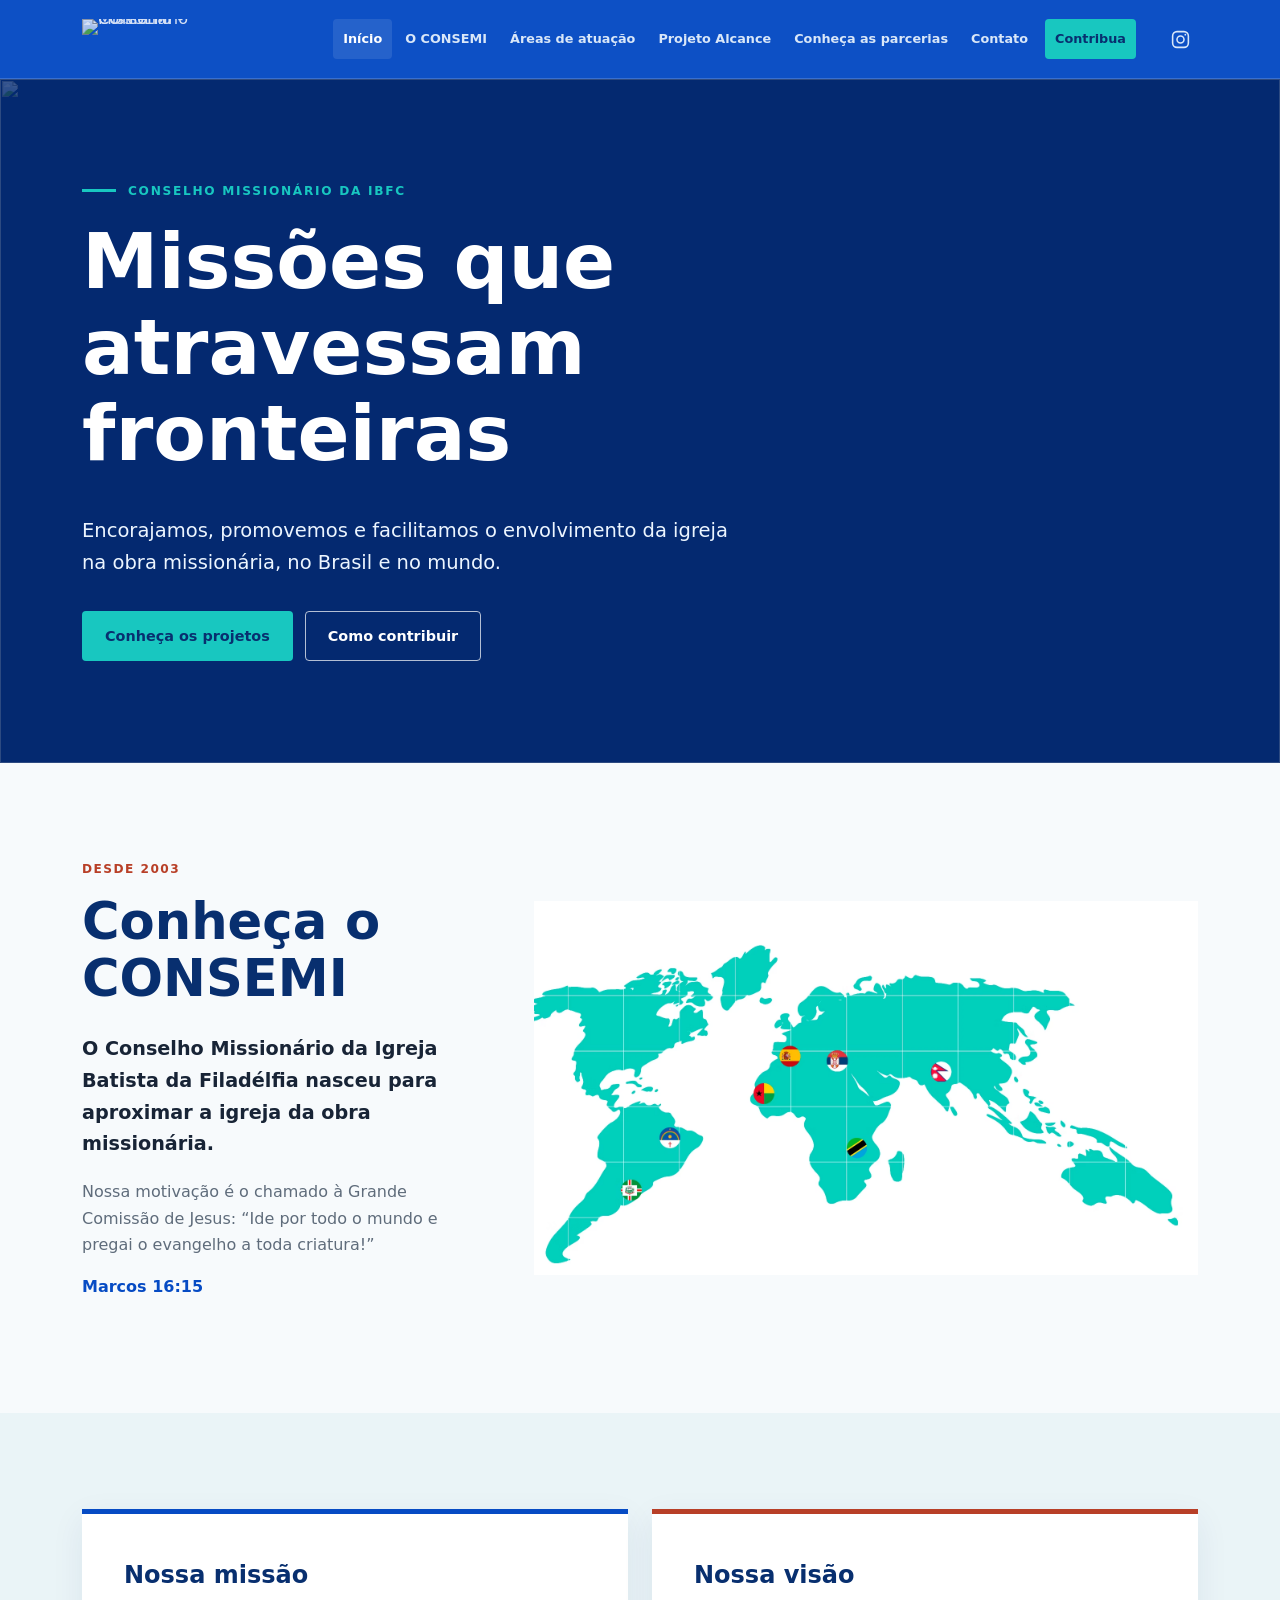
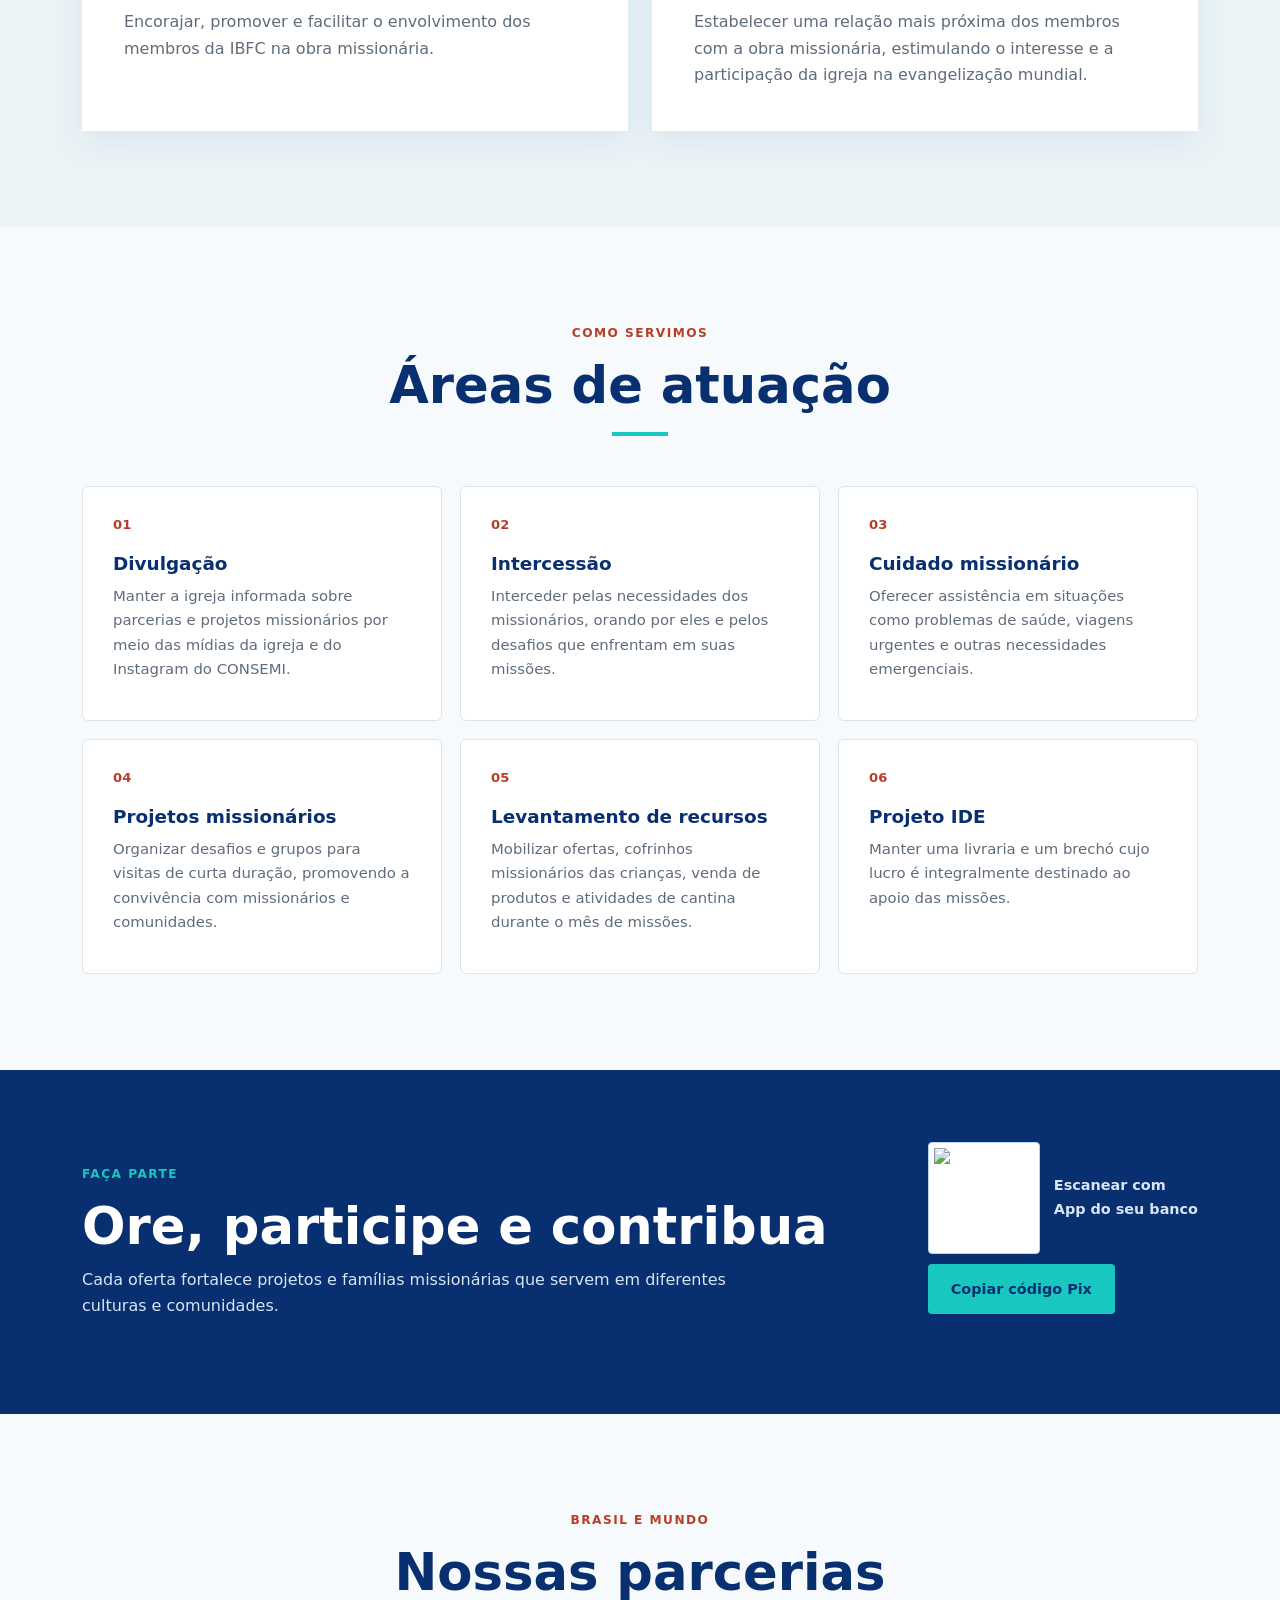
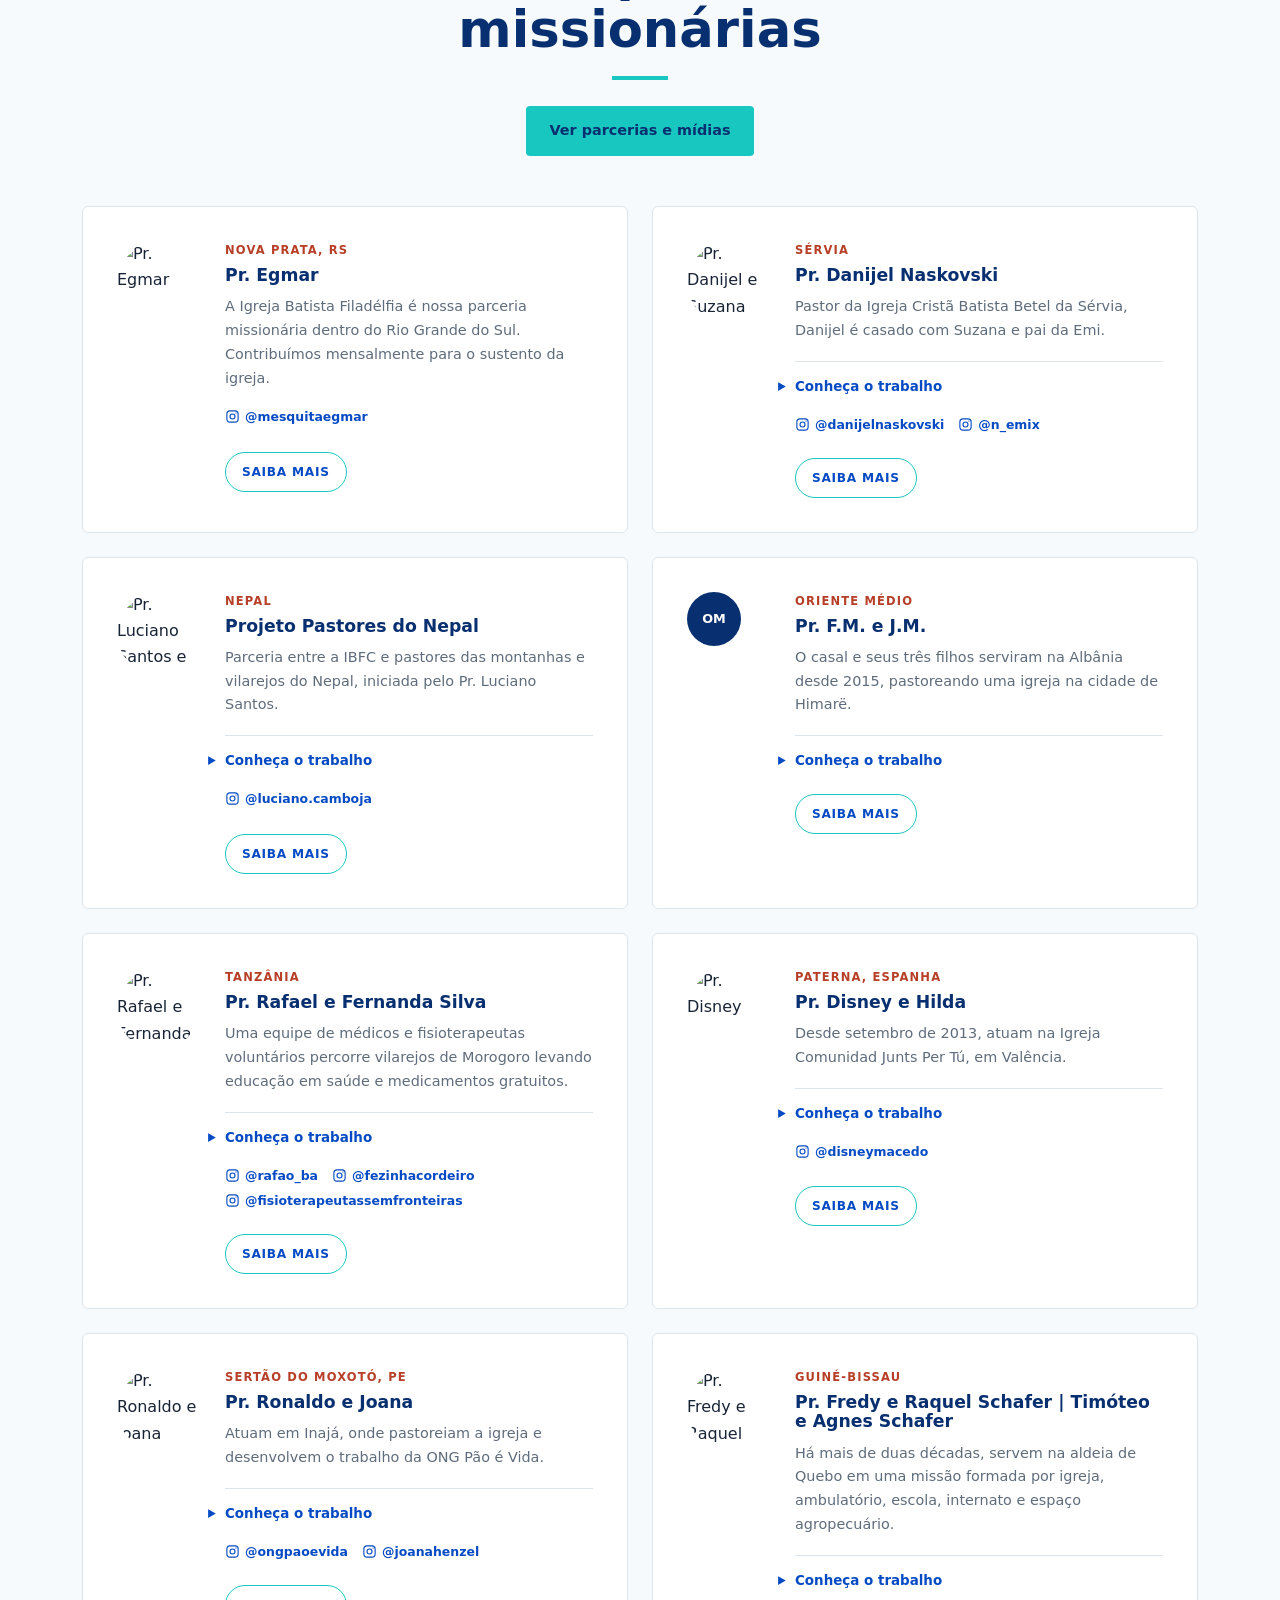
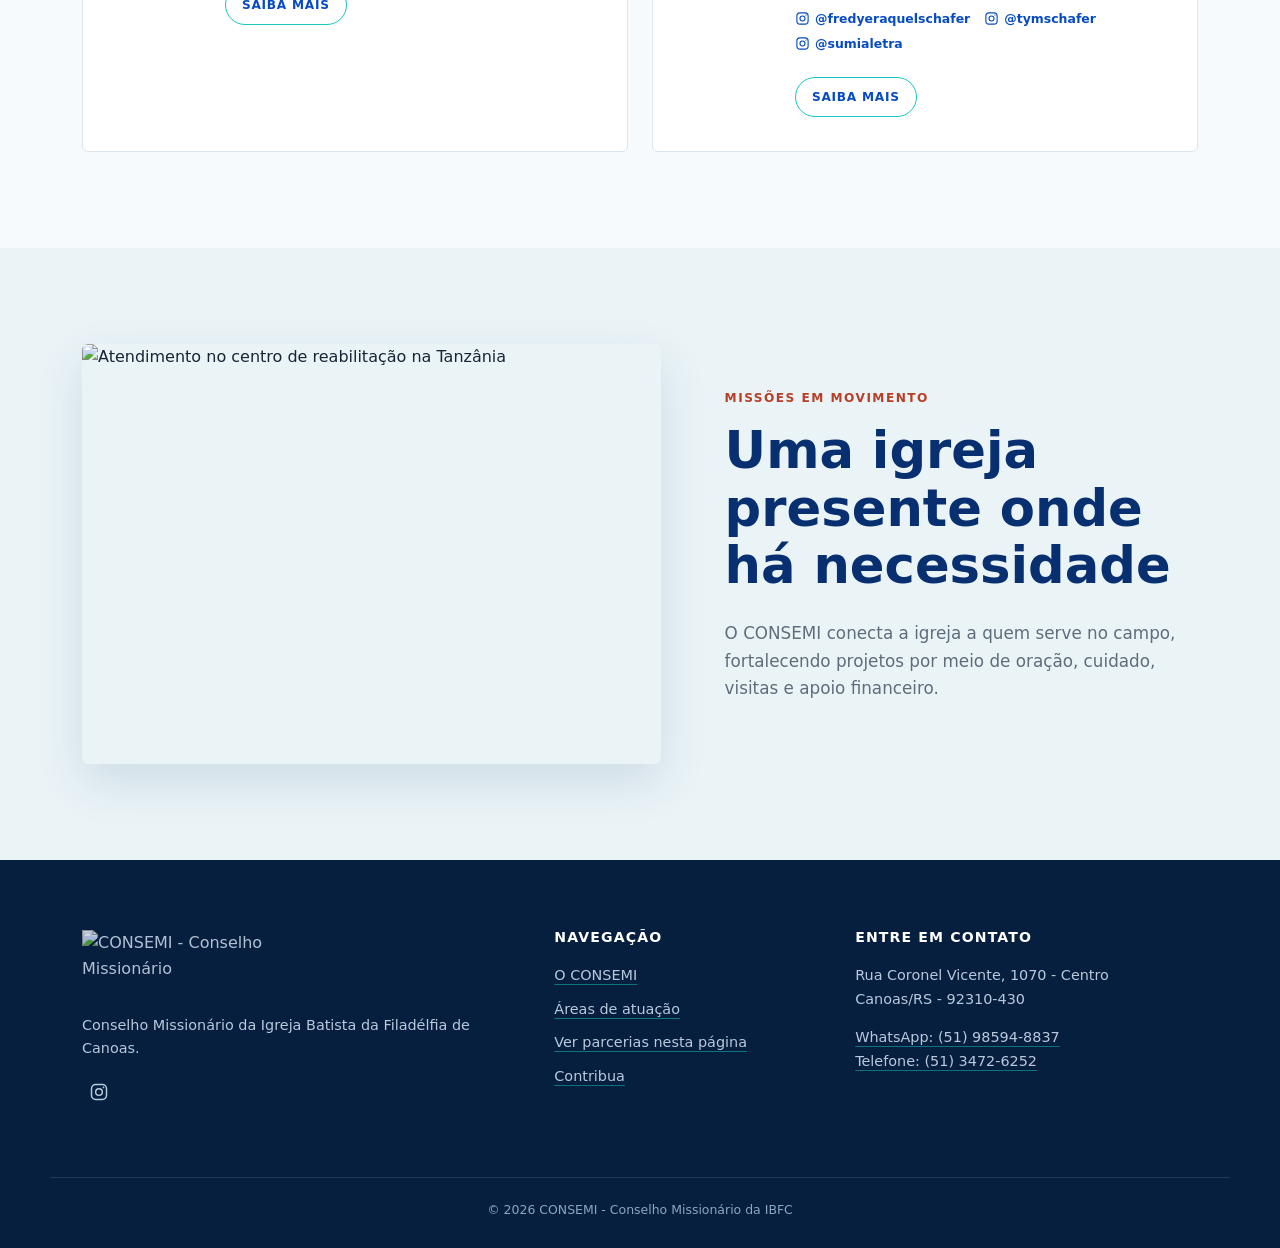
==== commit 2109f62f: "Troca link de contato por texto de escaneamento do Pix ao lado do QR Co-authored-by: Copilot <223556" ====
--- a/index.html
+++ b/index.html
@@ -5,10 +5,7 @@
   <meta name="viewport" content="width=device-width, initial-scale=1">
   <title>CONSEMI | Conselho Missionário da IBFC</title>
   <meta name="description" content="Conheça o CONSEMI, suas áreas de atuação e parcerias missionárias no Brasil e no mundo.">
-  <link rel="icon" href="Inserir um títulobf2293_7fd9e4023b5a43fcaf6b5b025d847fad~mv2.png" type="image/png">
-  <link rel="preconnect" href="https://fonts.googleapis.com">
-  <link rel="preconnect" href="https://fonts.gstatic.com" crossorigin>
-  <link href="https://fonts.googleapis.com/css2?family=DM+Sans:wght@400;500;600;700&family=Manrope:wght@600;700;800&display=swap" rel="stylesheet">
+  <link rel="icon" href="imagens/logo-consemi-440.png" type="image/png">
   <link rel="stylesheet" href="style.css">
 </head>
 <body class="home-page">
@@ -17,7 +14,7 @@
   <header>
     <div class="navbar">
       <a class="brand" href="#inicio" aria-label="CONSEMI - Início">
-        <img src="Inserir um títulobf2293_7fd9e4023b5a43fcaf6b5b025d847fad~mv2.png" alt="CONSEMI - Conselho Missionário">
+        <img src="imagens/logo-consemi-440.png" alt="CONSEMI - Conselho Missionário" width="440" height="135">
       </a>
       <div class="navbar-right">
         <a class="header-social" href="https://www.instagram.com/consemi.ibfc/" target="_blank" rel="noopener" aria-label="Instagram do CONSEMI" title="Instagram do CONSEMI"><svg viewBox="0 0 24 24" aria-hidden="true"><rect x="3" y="3" width="18" height="18" rx="5"></rect><circle cx="12" cy="12" r="4"></circle><circle cx="17.5" cy="6.5" r="1"></circle></svg></a>
@@ -31,7 +28,7 @@
           <li><a href="#sobre">O CONSEMI</a></li>
           <li><a href="#atuacao">Áreas de atuação</a></li>
           <li><a href="projeto-alcance.html">Projeto Alcance</a></li>
-          <li><a href="parcerias.html?v=20260921">Parcerias</a></li>
+          <li><a href="parcerias.html?v=20260921">Conheça as parcerias</a></li>
           <li><a href="#contato">Contato</a></li>
           <li><a class="nav-donate" href="#contribua">Contribua</a></li>
         </ul>
@@ -41,6 +38,7 @@
 
   <main id="conteudo">
     <section class="hero" id="inicio">
+      <img class="hero-image" src="imagens/hero-missoes.jpg" srcset="imagens/hero-missoes-768.jpg 768w, imagens/hero-missoes.jpg 1428w" sizes="100vw" width="1428" height="1075" fetchpriority="high" decoding="async" alt="">
       <div class="hero-content">
         <div class="eyebrow">Conselho Missionário da IBFC</div>
         <h1>Missões que atravessam fronteiras</h1>
@@ -62,7 +60,7 @@
           <p class="scripture">Marcos 16:15</p>
         </div>
         <figure class="partnership-map">
-          <img src="imagens/Mapa Parcerias Missionárias.avif" alt="Mapa das parcerias missionárias do CONSEMI no Brasil e no mundo">
+          <img src="imagens/Mapa Parcerias Missionárias.avif" alt="Mapa das parcerias missionárias do CONSEMI no Brasil e no mundo" width="1916" height="1080" loading="lazy" decoding="async">
         </figure>
       </div>
     </section>
@@ -102,7 +100,16 @@
     <section class="verse-band" id="contribua">
       <div class="wrap contribution-grid">
         <div><span class="section-kicker">Faça parte</span><h2>Ore, participe e contribua</h2><p>Cada oferta fortalece projetos e famílias missionárias que servem em diferentes culturas e comunidades.</p></div>
-        <a class="cta" href="https://wa.me/5551985948837" target="_blank" rel="noopener">Falar com o CONSEMI</a>
+        <div class="contribution-actions">
+          <div class="pix-payment">
+            <img class="pix-qr" src="imagens/pix-consemi.png" alt="QR Code para contribuir com o CONSEMI via Pix" width="112"             height="112">
+                        <span class="contact-link pix-hint">Escanear com<br>App do seu banco</span>
+                      </div>
+                      <div class="contribution-links">
+                        <button class="cta" type="button" data-copy-text="00020126360014BR.GOV.BCB.PIX0114908119100001475204000053039865802BR5925Igreja Batista Filadefia 6006Canoas62110507PIXIBFC630471D0">Copiar código Pix</button>
+                      </div>
+          <span class="pix-copy-status" role="status" aria-live="polite"></span>
+        </div>
       </div>
     </section>
 
@@ -111,15 +118,15 @@
         <div class="goals-head"><span class="section-kicker">Brasil e mundo</span><h2>Nossas parcerias missionárias</h2><a class="button button-primary" href="parcerias.html?v=20260921">Ver parcerias e mídias</a></div>
         <div class="partners-grid">
           <article class="partner">
-            <figure class="partner-avatar"><img src="imagens/Captura de tela 2026-09-17 114824.png" alt="Pr. Egmar"></figure>
+            <figure class="partner-avatar"><img src="imagens/parceria-egmar.jpg" alt="Pr. Egmar" width="164" height="164" loading="lazy" decoding="async"></figure>
             <div><span class="partner-location">Nova Prata, RS</span><h3>Pr. Egmar</h3><p>A Igreja Batista Filadélfia é nossa parceria missionária dentro do Rio Grande do Sul. Contribuímos mensalmente para o sustento da igreja.</p><a class="partner-social" href="https://www.instagram.com/mesquitaegmar/" target="_blank" rel="noopener">@mesquitaegmar</a><a class="partner-more" href="parcerias.html?v=20260921#egmar">Saiba mais</a></div>
           </article>
           <article class="partner">
-            <figure class="partner-avatar"><img src="imagens/Captura de tela 2026-09-17 114915.png" alt="Pr. Danijel e Suzana"></figure>
+            <figure class="partner-avatar"><img src="imagens/parceria-danijel.jpg" alt="Pr. Danijel e Suzana" width="164" height="164" loading="lazy" decoding="async"></figure>
             <div><span class="partner-location">Sérvia</span><h3>Pr. Danijel Naskovski</h3><p>Pastor da Igreja Cristã Batista Betel da Sérvia, Danijel é casado com Suzana e pai da Emi.</p><details><summary>Conheça o trabalho</summary><p>Além de liderar a igreja e pregar, trabalha com crianças e adolescentes, foi ministro de louvor e organizou Escola Bíblica de Verão, com seminários para parceiros de igrejas locais que não têm oportunidade de estudar.</p></details><div class="partner-links"><a href="https://www.instagram.com/danijelnaskovski/" target="_blank" rel="noopener">@danijelnaskovski</a><a href="https://www.instagram.com/n_emix/" target="_blank" rel="noopener">@n_emix</a></div><a class="partner-more" href="parcerias.html?v=20260921#danijel">Saiba mais</a></div>
           </article>
           <article class="partner">
-            <figure class="partner-avatar partner-avatar-portrait"><img src="imagens/Pr Luciano.png" alt="Pr. Luciano Santos e esposa"></figure>
+            <figure class="partner-avatar partner-avatar-portrait"><img src="imagens/pr-luciano-home.jpg" alt="Pr. Luciano Santos e esposa" width="200" height="246" loading="lazy" decoding="async"></figure>
             <div><span class="partner-location">Nepal</span><h3>Projeto Pastores do Nepal</h3><p>Parceria entre a IBFC e pastores das montanhas e vilarejos do Nepal, iniciada pelo Pr. Luciano Santos.</p><details><summary>Conheça o trabalho</summary><p>O projeto promove formação, treinamento e sustento pastoral em um país marcado pela perseguição aos cristãos. Atualmente, 30 pastores são sustentados por igrejas brasileiras; sete deles são compromisso da IBFC.</p></details><a class="partner-social" href="https://www.instagram.com/luciano.camboja/" target="_blank" rel="noopener">@luciano.camboja</a><a class="partner-more" href="parcerias.html?v=20260921#luciano">Saiba mais</a></div>
           </article>
           <article class="partner">
@@ -127,19 +134,19 @@
             <div><span class="partner-location">Oriente Médio</span><h3>Pr. F.M. e J.M.</h3><p>O casal e seus três filhos serviram na Albânia desde 2015, pastoreando uma igreja na cidade de Himarë.</p><details><summary>Conheça o trabalho</summary><p>Atuaram com crianças e adolescentes, ações sociais em orfanatos, atendimentos médicos e odontológicos, evangelismo e distribuição de Bíblias. Em 2023, seguiram para um país fechado ao Evangelho no Oriente Médio.</p></details><a class="partner-more" href="parcerias.html?v=20260921#oriente-medio">Saiba mais</a></div>
           </article>
           <article class="partner">
-            <figure class="partner-avatar"><img src="imagens/Captura de tela 2026-09-17 114928.png" alt="Pr. Rafael e Fernanda Silva"></figure>
+            <figure class="partner-avatar"><img src="imagens/parceria-rafael.jpg" alt="Pr. Rafael e Fernanda Silva" width="164" height="164" loading="lazy" decoding="async"></figure>
             <div><span class="partner-location">Tanzânia</span><h3>Pr. Rafael e Fernanda Silva</h3><p>Uma equipe de médicos e fisioterapeutas voluntários percorre vilarejos de Morogoro levando educação em saúde e medicamentos gratuitos.</p><details><summary>Conheça o trabalho</summary><p>Mães são recebidas na Hospedagem Solidária com seus filhos com deficiência, enquanto hortas comunitárias ajudam a fortalecer a alimentação local.</p></details><div class="partner-links"><a href="https://www.instagram.com/rafao_ba/" target="_blank" rel="noopener">@rafao_ba</a><a href="https://www.instagram.com/fezinhacordeiro/" target="_blank" rel="noopener">@fezinhacordeiro</a><a href="https://www.instagram.com/fisioterapeutassemfronteiras/" target="_blank" rel="noopener">@fisioterapeutassemfronteiras</a></div><a class="partner-more" href="parcerias.html?v=20260921#tanzania">Saiba mais</a></div>
           </article>
           <article class="partner">
-            <figure class="partner-avatar"><img src="imagens/Captura de tela 2026-09-17 114724.png" alt="Pr. Disney"></figure>
+            <figure class="partner-avatar"><img src="imagens/parceria-disney.jpg" alt="Pr. Disney" width="164" height="164" loading="lazy" decoding="async"></figure>
             <div><span class="partner-location">Paterna, Espanha</span><h3>Pr. Disney e Hilda</h3><p>Desde setembro de 2013, atuam na Igreja Comunidad Junts Per Tú, em Valência.</p><details><summary>Conheça o trabalho</summary><p>A comunidade reúne 30 pessoas, sendo 16 membros, e alcança aproximadamente 480 pessoas por meio de ação social, doação semanal de alimentos e, em algumas ocasiões, roupas e auxílio financeiro.</p></details><a class="partner-social" href="https://www.instagram.com/disneymacedo/" target="_blank" rel="noopener">@disneymacedo</a><a class="partner-more" href="parcerias.html?v=20260921#disney">Saiba mais</a></div>
           </article>
           <article class="partner">
-            <figure class="partner-avatar"><img src="imagens/Captura de tela 2026-09-17 114856.png" alt="Pr. Ronaldo e Joana"></figure>
+            <figure class="partner-avatar"><img src="imagens/parceria-ronaldo.jpg" alt="Pr. Ronaldo e Joana" width="164" height="164" loading="lazy" decoding="async"></figure>
             <div><span class="partner-location">Sertão do Moxotó, PE</span><h3>Pr. Ronaldo e Joana</h3><p>Atuam em Inajá, onde pastoreiam a igreja e desenvolvem o trabalho da ONG Pão é Vida.</p><details><summary>Conheça o trabalho</summary><p>A ONG une evangelização e combate à exclusão social por meio de cestas básicas, atendimento odontológico, atividades pedagógicas, abertura de poços, hortas comunitárias e ensino de práticas agrícolas.</p></details><div class="partner-links"><a href="https://www.instagram.com/ongpaoevida/" target="_blank" rel="noopener">@ongpaoevida</a><a href="https://www.instagram.com/joanahenzel/" target="_blank" rel="noopener">@joanahenzel</a></div><a class="partner-more" href="parcerias.html?v=20260921#ronaldo">Saiba mais</a></div>
           </article>
           <article class="partner">
-            <figure class="partner-avatar"><img src="imagens/Captura de tela 2026-09-17 114749.png" alt="Pr. Fredy e Raquel Schafer | Timóteo e Agnes Schafer"></figure>
+            <figure class="partner-avatar"><img src="imagens/parceria-fredy.jpg" alt="Pr. Fredy e Raquel Schafer | Timóteo e Agnes Schafer" width="164" height="164" loading="lazy" decoding="async"></figure>
             <div><span class="partner-location">Guiné-Bissau</span><h3>Pr. Fredy e Raquel Schafer | Timóteo e Agnes Schafer</h3><p>Há mais de duas décadas, servem na aldeia de Quebo em uma missão formada por igreja, ambulatório, escola, internato e espaço agropecuário.</p><details><summary>Conheça o trabalho</summary><p>O internato acolhe jovens de aldeias distantes e pessoas que fogem do islamismo ou de casamentos forçados. O Projeto Adoção Escolar atende Quebo, Guiledje e Djati; cada contribuição mensal garante alimentação, material e uniforme a uma criança.</p><p>O alcance de pessoas é realizado por meio da Clínica Médica e da Escola Campos Irmãos, onde cerca de 1.000 crianças têm a oportunidade de estudar e transformar suas histórias. Além disso, a pregação da palavra, o abrigo para crianças em situação de vulnerabilidade e o apoio aos missionários são ações essenciais. Você também pode se envolver diretamente com as crianças por meio da adoção escolar, contribuindo para o seu desenvolvimento e bem-estar.</p></details><div class="partner-links"><a href="https://www.instagram.com/fredyeraquelschafer/" target="_blank" rel="noopener">@fredyeraquelschafer</a><a href="https://www.instagram.com/tymschafer/" target="_blank" rel="noopener">@tymschafer</a><a href="https://www.instagram.com/sumialetra/" target="_blank" rel="noopener">@sumialetra</a></div><a class="partner-more" href="parcerias.html?v=20260921#fredy">Saiba mais</a></div>
           </article>
         </div>
@@ -148,7 +155,7 @@
 
     <section class="mission-gallery" aria-label="Missão na Tanzânia">
       <div class="wrap story-images">
-        <img src="imagens/Captura de tela 2026-09-17 114624.png" alt="Atendimento no centro de reabilitação na Tanzânia">
+        <img src="imagens/missao-tanzania.jpg" alt="Atendimento no centro de reabilitação na Tanzânia" width="790" height="574" loading="lazy" decoding="async">
         <div class="gallery-copy"><span class="section-kicker">Missões em movimento</span><h2>Uma igreja presente onde há necessidade</h2><p>O CONSEMI conecta a igreja a quem serve no campo, fortalecendo projetos por meio de oração, cuidado, visitas e apoio financeiro.</p></div>
       </div>
     </section>
@@ -156,13 +163,13 @@
 
   <footer id="contato">
     <div class="wrap foot-grid">
-      <div><img class="footer-logo" src="Inserir um títulobf2293_7fd9e4023b5a43fcaf6b5b025d847fad~mv2.png" alt="CONSEMI - Conselho Missionário"><p>Conselho Missionário da Igreja Batista da Filadélfia de Canoas.</p><p><a class="footer-social" href="https://www.instagram.com/consemi.ibfc/" target="_blank" rel="noopener" aria-label="Instagram do CONSEMI" title="Instagram do CONSEMI"><svg viewBox="0 0 24 24" aria-hidden="true"><rect x="3" y="3" width="18" height="18" rx="5"></rect><circle cx="12" cy="12" r="4"></circle><circle cx="17.5" cy="6.5" r="1"></circle></svg></a></p></div>
-      <div><h4>Navegação</h4><ul><li><a href="#sobre">O CONSEMI</a></li><li><a href="#atuacao">Áreas de atuação</a></li><li><a href="#parceiros">Parcerias</a></li><li><a href="#contribua">Contribua</a></li></ul></div>
-      <div><h4>Entre em contato</h4><p>Rua Coronel Vicente, 1070 - Centro<br>Canoas/RS - 92310-430</p><p><a href="https://wa.me/5551985948837" target="_blank" rel="noopener">WhatsApp: (51) 98594-8837</a><br><a href="tel:+555134726252">Telefone: (51) 3472-6252</a></p></div>
+      <div><img class="footer-logo" src="imagens/logo-consemi-440.png" alt="CONSEMI - Conselho Missionário" width="440" height="135" loading="lazy" decoding="async"><p>Conselho Missionário da Igreja Batista da Filadélfia de Canoas.</p><p><a class="footer-social" href="https://www.instagram.com/consemi.ibfc/" target="_blank" rel="noopener" aria-label="Instagram do CONSEMI" title="Instagram do CONSEMI"><svg viewBox="0 0 24 24" aria-hidden="true"><rect x="3" y="3" width="18" height="18" rx="5"></rect><circle cx="12" cy="12" r="4"></circle><circle cx="17.5" cy="6.5" r="1"></circle></svg></a></p></div>
+      <div><h2>Navegação</h2><ul><li><a href="#sobre">O CONSEMI</a></li><li><a href="#atuacao">Áreas de atuação</a></li><li><a href="#parceiros">Ver parcerias nesta página</a></li><li><a href="#contribua">Contribua</a></li></ul></div>
+      <div><h2>Entre em contato</h2><p>Rua Coronel Vicente, 1070 - Centro<br>Canoas/RS - 92310-430</p><p><a href="https://wa.me/5551985948837" target="_blank" rel="noopener">WhatsApp: (51) 98594-8837</a><br><a href="tel:+555134726252">Telefone: (51) 3472-6252</a></p></div>
     </div>
     <div class="foot-bottom wrap">© 2026 CONSEMI - Conselho Missionário da IBFC</div>
   </footer>
 
-  <script src="script.js"></script>
+  <script src="script.js?v=20261009-1118"></script>
 </body>
 </html>
--- a/style.css
+++ b/style.css
@@ -2,7 +2,7 @@
   --navy: #082f6f;
   --blue: #064bc4;
   --cyan: #18c7c0;
-  --coral: #f26b4f;
+  --coral: #b83f27;
   --yellow: #ffd166;
   --paper: #f7fafc;
   --surface: #ffffff;
@@ -22,6 +22,7 @@
   line-height: 1.65;
   -webkit-font-smoothing: antialiased;
 }
+.home-page { font-family: system-ui, -apple-system, BlinkMacSystemFont, 'Segoe UI', sans-serif; }
 img { display: block; max-width: 100%; }
 a { color: inherit; }
 h1, h2, h3, h4 {
@@ -30,6 +31,7 @@
   line-height: 1.12;
   margin: 0 0 .5em;
 }
+.home-page h1, .home-page h2, .home-page h3, .home-page h4, .home-page .vm-cell .tag, .home-page .goal::before { font-family: inherit; }
 h2 { color: var(--navy); font-size: clamp(2rem, 4vw, 3.2rem); }
 p { margin-top: 0; }
 .wrap { margin: 0 auto; max-width: 1180px; padding: 0 32px; }
@@ -57,9 +59,10 @@
 .nav-toggle { background: transparent; border: 0; cursor: pointer; display: none; height: 42px; padding: 10px; width: 42px; }
 .nav-toggle span { background: #fff; display: block; height: 2px; margin: 5px 0; width: 22px; }
 
-.hero { align-items: center; background: url('imagens/Captura de tela 2026-09-17 114542.png') center 48% / cover no-repeat; color: #fff; display: flex; min-height: min(76vh, 720px); padding: 96px max(32px, calc((100vw - 1116px) / 2)); position: relative; }
-.hero::before { background: rgba(4, 42, 112, .78); content: ''; inset: 0; position: absolute; }
-.hero-content { max-width: 790px; position: relative; z-index: 1; }
+.hero { align-items: center; background: #042a70; color: #fff; display: flex; min-height: min(76vh, 720px); padding: 96px max(32px, calc((100vw - 1116px) / 2)); position: relative; }
+.hero-image { height: 100%; inset: 0; object-fit: cover; position: absolute; width: 100%; }
+.hero::before { background: rgba(4, 42, 112, .78); content: ''; inset: 0; position: absolute; z-index: 1; }
+.hero-content { max-width: 790px; position: relative; z-index: 2; }
 .hero .eyebrow { align-items: center; color: var(--cyan); display: flex; font-size: .76rem; font-weight: 800; letter-spacing: .14em; margin-bottom: 18px; text-transform: uppercase; }
 .hero .eyebrow::before { background: var(--cyan); content: ''; height: 3px; margin-right: 12px; width: 34px; }
 .hero h1 { color: #fff; font-size: clamp(3rem, 6vw, 5.5rem); max-width: 790px; }
@@ -80,8 +83,19 @@
 .about-grid figure::before { border: 4px solid var(--cyan); content: ''; height: 75%; position: absolute; right: -18px; top: -18px; width: 75%; z-index: -1; }
 .about-grid figure img { aspect-ratio: 4 / 3; border-radius: 6px; box-shadow: var(--shadow); object-fit: cover; width: 100%; }
 .about-grid-map { gap: 54px; grid-template-columns: .75fr 1.25fr; }
+.about-grid .partnership-map { aspect-ratio: 16 / 9; overflow: hidden; }
 .about-grid .partnership-map::before { height: 82%; width: 82%; }
-.about-grid .partnership-map img { aspect-ratio: auto; background: #fff; object-fit: contain; }
+.about-grid .partnership-map img {
+  aspect-ratio: auto;
+  background: #fff;
+  height: 116%;
+  max-width: none;
+  object-fit: cover;
+  position: relative;
+  left: -8%;
+  top: -8%;
+  width: 116%;
+}
 .section-alt { background: #eaf4f7; }
 .vm-grid { display: grid; gap: 24px; grid-template-columns: 1fr 1fr; }
 .vm-cell { background: var(--surface); border-top: 5px solid var(--blue); box-shadow: 0 10px 32px rgba(8, 47, 111, .07); padding: 42px; }
@@ -103,9 +117,23 @@
 .contribution-grid { align-items: center; display: grid; gap: 48px; grid-template-columns: 1fr auto; }
 .contribution-grid h2 { color: #fff; margin-bottom: 12px; }
 .contribution-grid p { color: #d7e5f5; margin: 0; max-width: 690px; }
+.contribution-actions { display: grid; gap: 10px; min-width: min(100%, 520px); }
+.pix-payment { align-items: start; display: grid; gap: 14px; grid-template-columns: 112px minmax(0, 1fr); }
+.pix-qr { background: #fff; border: 1px solid #b9d5e8; border-radius: 4px; height: 112px; padding: 5px; width: 112px; }
+.pix-details { display: grid; gap: 10px; min-width: 0; }
+.contribution-actions label { color: #fff; font-size: .85rem; font-weight: 800; }
+.pix-code { background: #fff; border: 1px solid #b9d5e8; border-radius: 4px; color: var(--navy); font: .78rem/1.5 Consolas, monospace; min-height: 76px; overflow-wrap: anywhere; padding: 12px; resize: vertical; width: 100%; }
+.contribution-links { align-items: center; display: flex; flex-wrap: wrap; gap: 16px; }
+.cta { cursor: pointer; font-family: inherit; }
+.pix-hint { align-self: center; }
+.contact-link { color: #d7e5f5; font-size: .9rem; font-weight: 700; }
+.pix-copy-status { color: var(--cyan); font-size: .85rem; min-height: 1.3em; }
 
 .partners-grid { display: grid; gap: 24px; grid-template-columns: 1fr 1fr; }
 .partner { align-items: flex-start; background: var(--surface); border: 1px solid var(--line); border-radius: 6px; display: grid; gap: 26px; grid-template-columns: 82px 1fr; padding: 34px; }
+.home-page .partner { grid-template-columns: 82px minmax(0, 1fr); min-width: 0; }
+.home-page .partner > div { min-width: 0; }
+.home-page .partner-social, .home-page .partner-links a { overflow-wrap: anywhere; }
 .country-flag { align-items: center; background: #eaf4f7; border-radius: 50%; display: flex; font-size: 1.55rem; height: 54px; justify-content: center; width: 54px; }
 .country-flag.neutral { background: var(--navy); color: #fff; font-size: .8rem; font-weight: 800; }
 .partner-avatar { border-radius: 50%; height: 82px; margin: 0; overflow: hidden; width: 82px; }
@@ -126,14 +154,78 @@
 .home-page .partner-social::before, .home-page .partner-links a::before { background: url("data:image/svg+xml,%3Csvg xmlns='http://www.w3.org/2000/svg' viewBox='0 0 24 24'%3E%3Crect x='3' y='3' width='18' height='18' rx='5' fill='none' stroke='%23064bc4' stroke-width='1.8'/%3E%3Ccircle cx='12' cy='12' r='4' fill='none' stroke='%23064bc4' stroke-width='1.8'/%3E%3Ccircle cx='17.5' cy='6.5' r='1' fill='%23064bc4'/%3E%3C/svg%3E") center / contain no-repeat; content: ''; display: inline-block; height: 15px; margin-right: 5px; vertical-align: -3px; width: 15px; }
 .partner-more { background: transparent; border: 1px solid var(--cyan); border-radius: 999px; color: var(--blue); display: flex; font-size: .76rem; font-weight: 800; letter-spacing: .06em; margin-top: 22px; padding: 9px 16px; text-decoration: none; text-transform: uppercase; transition: background .2s, border-color .2s, color .2s; width: max-content; }
 .partner-more:hover { background: var(--cyan); border-color: var(--cyan); color: var(--navy); }
+
+/* --- SEÇÃO PARCERIAS (AJUSTADO) --- */
 .partnership-intro { background: var(--blue); color: #fff; padding: 92px 0 78px; }
+.partnership-intro-grid { align-items: stretch; display: grid; gap: 42px; grid-template-columns: 1fr minmax(260px, .45fr); }
+.partnership-intro-media { align-self: stretch; display: flex; grid-column: 2; grid-row: 1; height: 100%; justify-self: end; width: 100%; }
+.partnership-intro-media video { background: transparent; border: 0; border-radius: 6px; display: block; height: 100%; object-fit: cover; width: 100%; }
 .partnership-intro h1 { color: #fff; font-size: clamp(2.8rem, 6vw, 5rem); max-width: 760px; }
 .partnership-intro p { color: #e8f2ff; font-size: 1.12rem; max-width: 680px; }
+
 .partnership-list { background: #f0f5fb; }
+.partnership-tabs { border-bottom: 1px solid var(--line); display: flex; gap: 8px; margin-bottom: 34px; overflow-x: auto; }
+.partnership-tab { background: transparent; border: 0; border-bottom: 3px solid transparent; color: var(--muted); cursor: pointer; flex: 0 0 auto; font: 700 .95rem 'DM Sans', sans-serif; padding: 14px 18px; }
+.partnership-tab[aria-selected="true"] { border-bottom-color: var(--cyan); color: var(--navy); }
+.partnership-tabpanel:focus-visible { outline: 3px solid var(--yellow); outline-offset: 4px; }
+.mission-quiz-heading { margin: 0 auto 44px; max-width: 700px; text-align: center; }
+.mission-quiz-heading h2 { font-size: clamp(1.8rem, 3.5vw, 2.8rem); }
+.mission-quiz-heading p { color: var(--muted); margin: 0 auto; max-width: 520px; }
+.mission-quiz-grid { display: grid; gap: 22px; grid-template-columns: repeat(3, 1fr); }
+.mission-quiz-card { background: linear-gradient(145deg, #fff 42%, #f5fbfd 100%); border: 1px solid var(--line); border-radius: 12px; box-shadow: 0 8px 24px rgba(8, 47, 111, .06); display: flex; flex-direction: column; min-height: 300px; overflow: hidden; padding: 28px; position: relative; transition: border-color .2s, box-shadow .2s, transform .2s; }
+.mission-quiz-card::after { background: radial-gradient(circle, rgba(24, 199, 192, .14), rgba(24, 199, 192, 0) 70%); content: ''; height: 190px; pointer-events: none; position: absolute; right: -75px; top: -86px; width: 190px; }
+.mission-quiz-card:hover { border-color: rgba(24, 199, 192, .75); box-shadow: 0 18px 38px rgba(8, 47, 111, .13); transform: translateY(-5px); }
+.mission-quiz-card-top { align-items: center; display: flex; gap: 11px; margin-bottom: 25px; position: relative; z-index: 1; }
+.mission-quiz-icon { align-items: center; background: var(--navy); border-radius: 50%; color: var(--cyan); display: inline-flex; height: 42px; justify-content: center; width: 42px; }
+.mission-quiz-icon svg { fill: none; height: 23px; stroke: currentColor; stroke-linecap: round; stroke-linejoin: round; stroke-width: 1.5; width: 23px; }
+.mission-quiz-label { color: var(--navy); font-size: .72rem; font-weight: 800; letter-spacing: .1em; text-transform: uppercase; }
+.mission-quiz-card .partner-location { font-size: .7rem; margin-bottom: 7px; }
+.mission-quiz-card h3 { color: var(--navy); font-size: 1.4rem; margin-bottom: 10px; }
+.mission-quiz-card p { color: var(--muted); flex: 1; font-size: .93rem; margin-bottom: 8px; }
+.partnership-quiz-link { align-self: flex-start; font-size: .85rem; gap: 10px; justify-content: space-between; margin-top: 18px; min-height: 48px; padding: 11px 17px; }
+.partnership-quiz-link span { font-size: 1.1rem; transition: transform .2s; }
+.partnership-quiz-link:hover span { transform: translateX(3px); }
+.mission-quiz-card .partnership-quiz-link { align-self: stretch; }
+.mission-quiz-player { margin: 0 auto; max-width: 860px; scroll-margin-top: 100px; }
+.mission-quiz-player[hidden], .quiz-question-card[hidden], .quiz-result[hidden], .quiz-feedback[hidden] { display: none; }
+.quiz-player-toolbar { align-items: center; display: flex; justify-content: space-between; margin-bottom: 18px; }
+.quiz-back { background: transparent; border: 0; color: var(--blue); cursor: pointer; font: 700 .88rem 'DM Sans', sans-serif; padding: 10px 0; }
+.quiz-back:hover { text-decoration: underline; text-underline-offset: 3px; }
+.quiz-question-card, .quiz-result { background: linear-gradient(145deg, #fff 40%, #f5fbfd 100%); border: 1px solid var(--line); border-radius: 14px; box-shadow: var(--shadow); padding: clamp(24px, 5vw, 52px); }
+.quiz-question-meta { align-items: center; display: flex; justify-content: space-between; }
+.quiz-country { color: var(--coral); font-size: .76rem; font-weight: 800; letter-spacing: .1em; text-transform: uppercase; }
+.quiz-question-count { color: var(--muted); font-size: .85rem; font-weight: 700; }
+.quiz-progress { background: #e4edf3; border-radius: 999px; height: 7px; margin: 16px 0 32px; overflow: hidden; }
+.quiz-progress span { background: linear-gradient(90deg, var(--blue), var(--cyan)); border-radius: inherit; display: block; height: 100%; transition: width .3s ease; }
+.quiz-question-card h3 { color: var(--navy); font-size: clamp(1.3rem, 3vw, 1.8rem); line-height: 1.4; margin-bottom: 24px; }
+.quiz-options { display: grid; gap: 12px; }
+.quiz-option { align-items: center; background: #fff; border: 1px solid var(--line); border-radius: 8px; color: var(--ink); cursor: pointer; display: flex; gap: 14px; min-height: 62px; padding: 12px 16px; text-align: left; transition: background .18s, border-color .18s, transform .18s; width: 100%; }
+.quiz-option:hover:not(:disabled) { background: #f3fbfc; border-color: var(--cyan); transform: translateX(3px); }
+.quiz-option:disabled { cursor: default; }
+.quiz-option-letter { align-items: center; background: #eef4f8; border-radius: 50%; color: var(--navy); display: inline-flex; flex: 0 0 34px; font-weight: 800; height: 34px; justify-content: center; }
+.quiz-option-text { font-size: .94rem; line-height: 1.45; }
+.quiz-option.is-correct { background: #e9f8f0; border-color: #42a66d; color: #165d37; }
+.quiz-option.is-correct .quiz-option-letter { background: #25804c; color: #fff; }
+.quiz-option.is-incorrect { background: #fff1ed; border-color: #e77a62; color: #83311e; }
+.quiz-option.is-incorrect .quiz-option-letter { background: #c64e35; color: #fff; }
+.quiz-feedback { border-radius: 7px; font-size: .92rem; font-weight: 700; margin: 18px 0 0; padding: 14px 16px; }
+.quiz-feedback.is-correct { background: #e9f8f0; color: #165d37; }
+.quiz-feedback.is-incorrect { background: #fff1ed; color: #83311e; }
+.quiz-next { display: flex; gap: 12px; margin: 22px 0 0 auto; }
+.quiz-next[hidden] { display: none; }
+.quiz-result { padding: clamp(36px, 7vw, 68px); text-align: center; }
+.quiz-result-icon { align-items: center; background: var(--cyan); border-radius: 50%; color: var(--navy); display: flex; font-size: 2rem; font-weight: 800; height: 70px; justify-content: center; margin: 0 auto 24px; width: 70px; }
+.quiz-result h3 { color: var(--navy); font-size: clamp(1.7rem, 4vw, 2.5rem); margin-bottom: 12px; }
+.quiz-result > p { color: var(--muted); margin: 0 auto; max-width: 500px; }
+.quiz-result-actions { display: flex; flex-wrap: wrap; gap: 12px; justify-content: center; margin-top: 28px; }
+.quiz-result-actions .button-secondary { border-color: var(--blue); color: var(--blue); }
 .partnership-detail { background: var(--surface); border: 1px solid var(--line); display: grid; gap: 44px; grid-template-columns: minmax(220px, .7fr) 1.3fr; margin-bottom: 24px; padding: 36px; }
 .partnership-detail:last-child { margin-bottom: 0; }
 .partnership-copy h2 { color: var(--navy); font-size: clamp(1.7rem, 3vw, 2.5rem); }
 .partnership-copy p { color: var(--muted); }
+.partner-profile-media { display: grid; gap: 10px; grid-template-columns: repeat(3, 1fr); margin: 22px 0 4px; }
+.partner-profile-media .media-trigger { aspect-ratio: 4 / 3; }
+.partner-profile-media img { height: 100%; object-fit: contain; width: 100%; }
 .partnership-media-grid { display: grid; gap: 12px; grid-template-columns: repeat(3, 1fr); }
 .media-kind + .media-kind { border-top: 1px solid var(--line); margin-top: 28px; padding-top: 24px; }
 .media-kind h3 { color: var(--navy); font-size: 1rem; margin-bottom: 14px; }
@@ -163,7 +255,7 @@
 
 footer { background: #071f3f; color: #d7e5f5; padding: 70px 0 28px; }
 .foot-grid { display: grid; gap: 56px; grid-template-columns: 1.7fr 1fr 1.4fr; }
-footer h4 { color: #fff; font-size: .88rem; letter-spacing: .08em; margin-bottom: 18px; text-transform: uppercase; }
+footer h2 { color: #fff; font-size: .88rem; letter-spacing: .08em; margin-bottom: 18px; text-transform: uppercase; }
 footer p, footer li, footer a { color: #b8c9dc; font-size: .9rem; }
 footer ul { display: flex; flex-direction: column; gap: 10px; list-style: none; margin: 0; padding: 0; }
 footer a { text-decoration-color: rgba(24, 199, 192, .5); text-underline-offset: 4px; }
@@ -226,11 +318,13 @@
   nav a { font-size: .92rem; padding: 12px; }
   nav a.nav-donate { margin: 6px 0 0; text-align: center; }
   .goals-grid { grid-template-columns: 1fr 1fr; }
+  .mission-quiz-grid { grid-template-columns: repeat(2, 1fr); }
   .alcance-hero-grid { gap: 44px; }
   .impact-grid { grid-template-columns: 1fr 1fr; }
   .impact-card:last-child { grid-column: 1 / -1; max-width: calc(50% - 11px); }
   .campaign-grid { grid-template-columns: 1fr 1fr; }
   .partnership-detail { gap: 28px; grid-template-columns: 1fr; }
+  .partnership-intro-grid { grid-template-columns: 1fr minmax(180px, .45fr); }
 }
 
 @media (max-width: 760px) {
@@ -241,17 +335,25 @@
   .hero h1 { font-size: clamp(2.55rem, 13vw, 4rem); }
   section { padding: 74px 0; }
   .about-grid, .vm-grid, .partners-grid, .story-images, .foot-grid, .contribution-grid { grid-template-columns: 1fr; }
+  .mission-quiz-grid { grid-template-columns: 1fr; }
   .partnership-detail { padding: 24px 20px; }
+  .partnership-intro-grid { align-items: start; gap: 24px; grid-template-columns: 1fr; }
+  .partnership-intro-media { grid-column: auto; grid-row: auto; height: auto; justify-self: start; max-width: 100%; }
+  .partnership-intro-media video { aspect-ratio: 16 / 9; height: auto; }
+  .partner-profile-media { grid-template-columns: repeat(2, 1fr); }
   .about-grid { gap: 48px; }
   .about-grid figure { margin-right: 12px; }
   .goals-grid { grid-template-columns: 1fr; }
   .goal { min-height: 0; }
   .partner { gap: 18px; grid-template-columns: 72px 1fr; padding: 24px 20px; }
+  .home-page .partner { grid-template-columns: 72px minmax(0, 1fr); }
   .country-flag { font-size: 1.3rem; height: 46px; width: 46px; }
   .partner-avatar { height: 72px; width: 72px; }
   .story-images { gap: 40px; }
   .story-images img { height: 280px; }
   .contribution-grid { align-items: start; }
+  .pix-payment { grid-template-columns: 96px minmax(0, 1fr); }
+  .pix-qr { height: 96px; width: 96px; }
   .cta { width: 100%; }
   .alcance-hero { padding: 64px 0 72px; }
   .alcance-hero-grid, .purpose-grid { grid-template-columns: 1fr; }
@@ -283,4 +385,4 @@
 @media (prefers-reduced-motion: reduce) {
   html { scroll-behavior: auto; }
   *, *::before, *::after { transition-duration: .01ms !important; }
-}
+}
